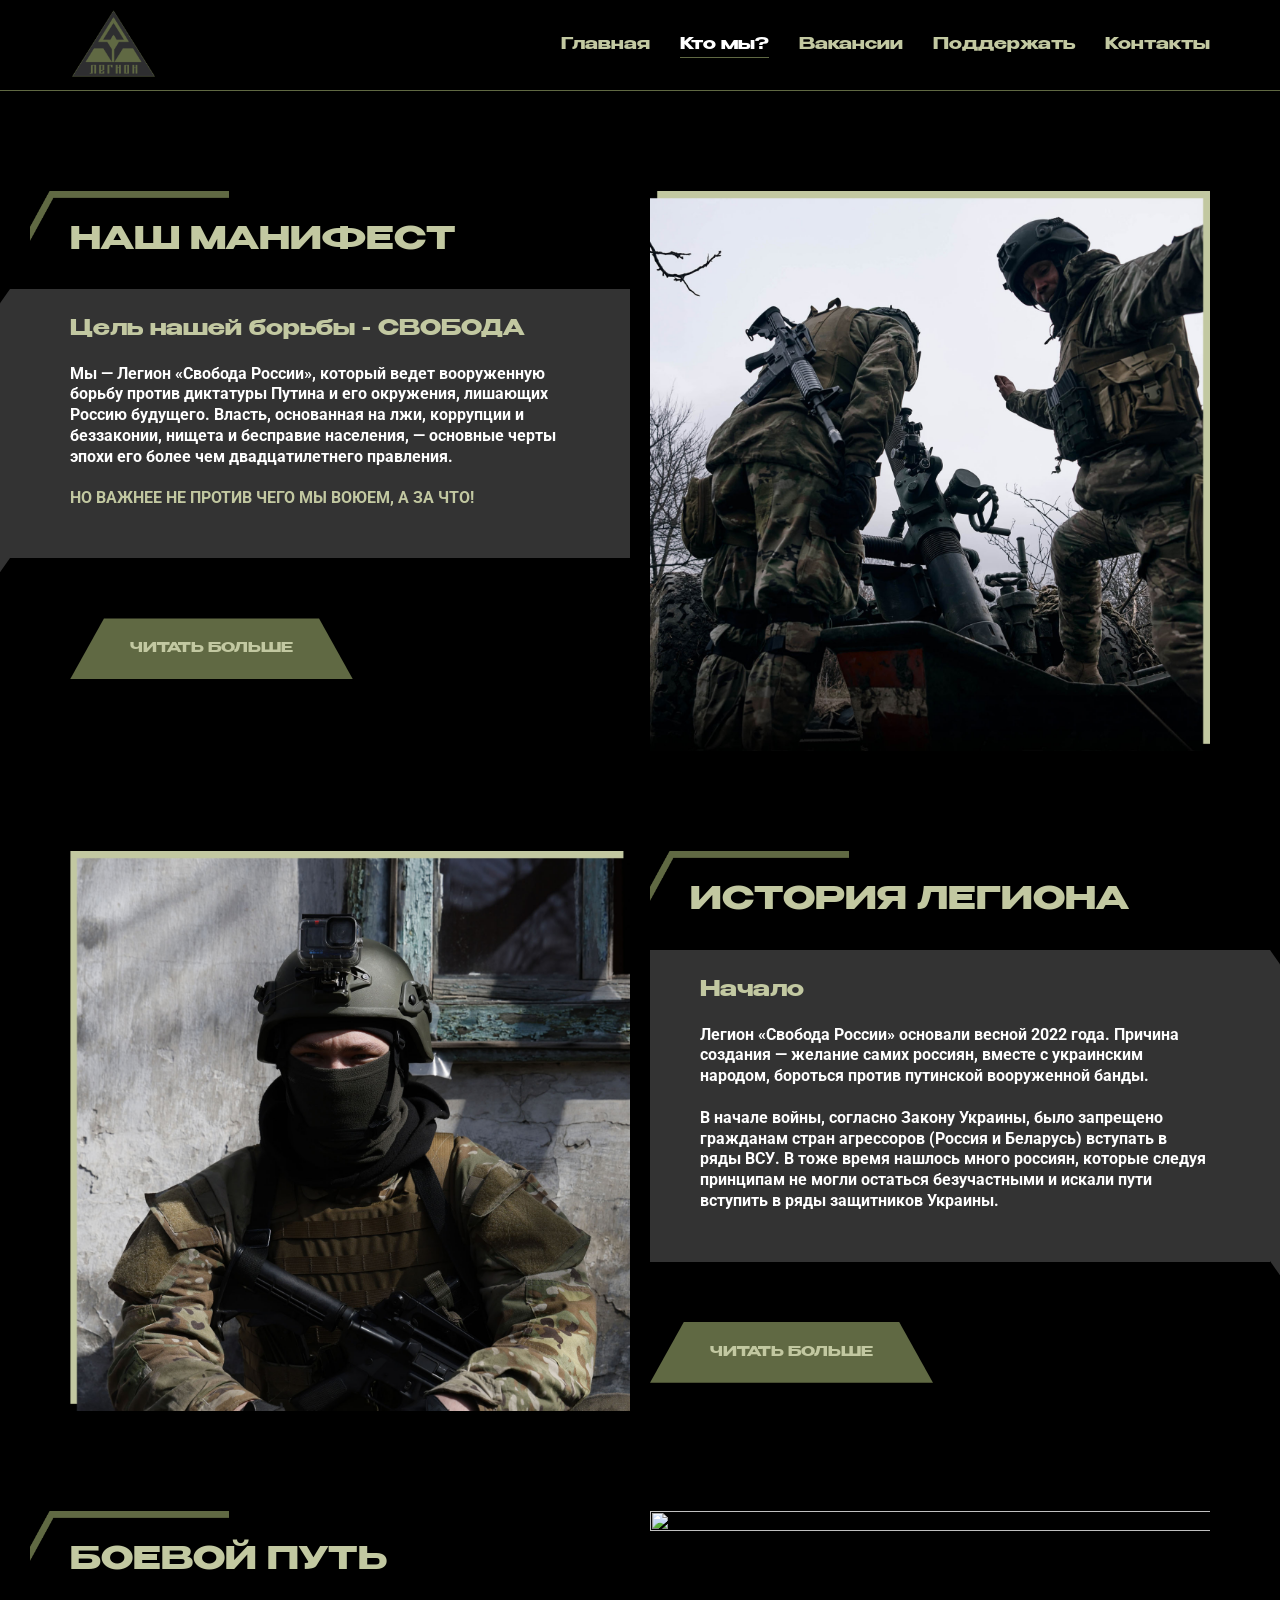
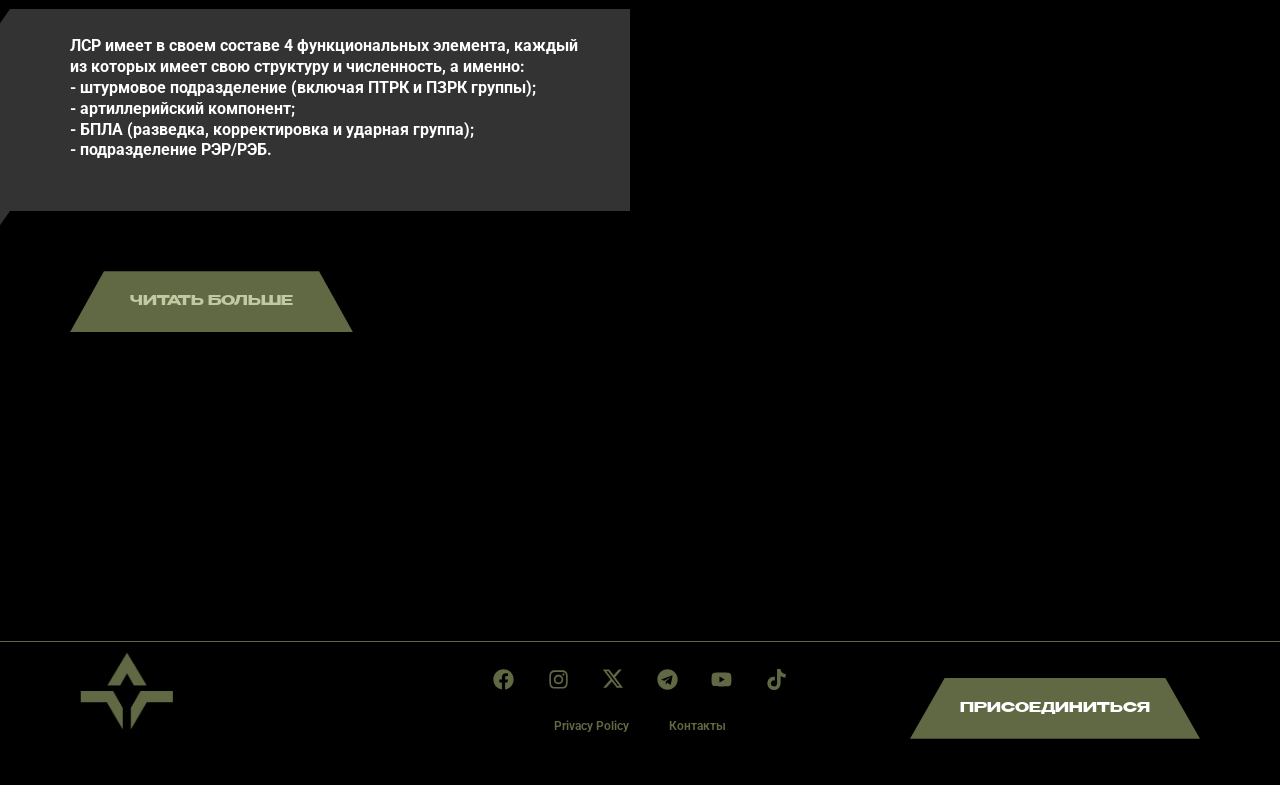
==== about/index.html @ e6cfe9a4 "Add files via upload" ====
<!DOCTYPE html>
<!-- saved from url=(0033)/about/ -->
<html lang="ru-RU"><head><meta http-equiv="Content-Type" content="text/html; charset=UTF-8"><script data-no-optimize="1">var litespeed_docref=sessionStorage.getItem("litespeed_docref");litespeed_docref&&(Object.defineProperty(document,"referrer",{get:function(){return litespeed_docref}}),sessionStorage.removeItem("litespeed_docref"));</script>
	
	<meta name="viewport" content="width=device-width, initial-scale=1">
	<link rel="profile" href="https://gmpg.org/xfn/11">
	<meta name="robots" content="index, follow, max-image-preview:large, max-snippet:-1, max-video-preview:-1">

	<!-- This site is optimized with the Yoast SEO plugin v27.8 - https://yoast.com/product/yoast-seo-wordpress/ -->
	<title>Кто мы? - Легион «Свобода России»</title>
	<link rel="canonical" href="../about/">
	<meta property="og:locale" content="ru_RU">
	<meta property="og:type" content="article">
	<meta property="og:title" content="Кто мы? - Легион «Свобода России»">
	<meta property="og:description" content="Мы — Легион «Свобода России», который ведет вооруженную борьбу против диктатуры Путина и его окружения, лишающих Россию будущего.">
	<meta property="og:url" content="/about/">
	<meta property="og:site_name" content="Легион «Свобода России»">
	<meta property="article:publisher" content="https://www.facebok.com/legionofrusIiberty/">
	<meta property="article:modified_time" content="2025-02-11T14:19:17+00:00">
	<meta property="og:image" content="/wp-content/uploads/2023/12/manifesto_1-1024x1024.png">
	<meta property="og:image:width" content="1024">
	<meta property="og:image:height" content="1024">
	<meta property="og:image:type" content="image/png">
	<meta name="twitter:card" content="summary_large_image">
	<meta name="twitter:site" content="@legion_svoboda">
	<script type="application/ld+json" class="yoast-schema-graph">{"@context":"https:\/\/schema.org","@graph":[{"@type":"WebPage","@id":"\/about\/","url":"\/about\/","name":"Кто мы? - Легион «Свобода России»","isPartOf":{"@id":"\/#website"},"primaryImageOfPage":{"@id":"\/about\/#primaryimage"},"image":{"@id":"\/about\/#primaryimage"},"thumbnailUrl":"\/wp-content\/uploads\/2023\/12\/manifesto_1.png","datePublished":"2023-11-26T18:22:40+00:00","dateModified":"2025-02-11T14:19:17+00:00","breadcrumb":{"@id":"\/about\/#breadcrumb"},"inLanguage":"ru-RU","potentialAction":[{"@type":"ReadAction","target":["\/about\/"]}]},{"@type":"ImageObject","inLanguage":"ru-RU","@id":"\/about\/#primaryimage","url":"\/wp-content\/uploads\/2023\/12\/manifesto_1.png","contentUrl":"\/wp-content\/uploads\/2023\/12\/manifesto_1.png","width":1620,"height":1620},{"@type":"BreadcrumbList","@id":"\/about\/#breadcrumb","itemListElement":[{"@type":"ListItem","position":1,"name":"Главная страница","item":"\/"},{"@type":"ListItem","position":2,"name":"Кто мы?"}]},{"@type":"WebSite","@id":"\/#website","url":"\/","name":"Легион «Свобода России»","description":"Цель нашей борьбы - СВОБОДА","publisher":{"@id":"\/#organization"},"alternateName":"ЛСР","potentialAction":[{"@type":"SearchAction","target":{"@type":"EntryPoint","urlTemplate":"\/?s={search_term_string}"},"query-input":{"@type":"PropertyValueSpecification","valueRequired":true,"valueName":"search_term_string"}}],"inLanguage":"ru-RU"},{"@type":"Organization","@id":"\/#organization","name":"Легион «Свобода России»","alternateName":"ЛСР","url":"\/","logo":{"@type":"ImageObject","inLanguage":"ru-RU","@id":"\/#\/schema\/logo\/image\/","url":"\/wp-content\/uploads\/2023\/11\/logo_legion-1.png","contentUrl":"\/wp-content\/uploads\/2023\/11\/logo_legion-1.png","width":128,"height":132,"caption":"Легион «Свобода России»"},"image":{"@id":"\/#\/schema\/logo\/image\/"},"sameAs":["https:\/\/www.facebook.com\/legionofrusliberty\/","https:\/\/x.com\/legion_svoboda","https:\/\/www.instagram.com\/legion.liberty\/","https:\/\/t.me\/legionoffreedcm","https:\/\/www.youtube.com\/channel\/UC1QLYxn3iiejeZMIKzNjXCQ\/","https:\/\/www.tiktok.com\/@legionliberty"]}]}</script>
	<!-- / Yoast SEO plugin. -->


<link rel="dns-prefetch" href="https://www.googletagmanager.com/">
<link rel="alternate" type="application/rss+xml" title="Легион «Свобода России» » Лента" href="../feed/">
<link rel="alternate" type="application/rss+xml" title="Легион «Свобода России» » Лента комментариев" href="../comments/feed/">
<link rel="alternate" title="oEmbed (JSON)" type="application/json+oembed" href="../wp-json/oembed/1.0/embed?url=https%3A%2F%2Flegionliberty.ru%2Fabout%2F">
<link rel="alternate" title="oEmbed (XML)" type="text/xml+oembed" href="../wp-json/oembed/1.0/embed?url=https%3A%2F%2Flegionliberty.ru%2Fabout%2F&amp;format=xml">
<style id="wp-img-auto-sizes-contain-inline-css">
img:is([sizes=auto i],[sizes^="auto," i]){contain-intrinsic-size:3000px 1500px}
/*# sourceURL=wp-img-auto-sizes-contain-inline-css */
</style>

<style id="global-styles-inline-css">
:root{--wp--preset--aspect-ratio--square: 1;--wp--preset--aspect-ratio--4-3: 4/3;--wp--preset--aspect-ratio--3-4: 3/4;--wp--preset--aspect-ratio--3-2: 3/2;--wp--preset--aspect-ratio--2-3: 2/3;--wp--preset--aspect-ratio--16-9: 16/9;--wp--preset--aspect-ratio--9-16: 9/16;--wp--preset--color--black: #000000;--wp--preset--color--cyan-bluish-gray: #abb8c3;--wp--preset--color--white: #ffffff;--wp--preset--color--pale-pink: #f78da7;--wp--preset--color--vivid-red: #cf2e2e;--wp--preset--color--luminous-vivid-orange: #ff6900;--wp--preset--color--luminous-vivid-amber: #fcb900;--wp--preset--color--light-green-cyan: #7bdcb5;--wp--preset--color--vivid-green-cyan: #00d084;--wp--preset--color--pale-cyan-blue: #8ed1fc;--wp--preset--color--vivid-cyan-blue: #0693e3;--wp--preset--color--vivid-purple: #9b51e0;--wp--preset--gradient--vivid-cyan-blue-to-vivid-purple: linear-gradient(135deg,rgb(6,147,227) 0%,rgb(155,81,224) 100%);--wp--preset--gradient--light-green-cyan-to-vivid-green-cyan: linear-gradient(135deg,rgb(122,220,180) 0%,rgb(0,208,130) 100%);--wp--preset--gradient--luminous-vivid-amber-to-luminous-vivid-orange: linear-gradient(135deg,rgb(252,185,0) 0%,rgb(255,105,0) 100%);--wp--preset--gradient--luminous-vivid-orange-to-vivid-red: linear-gradient(135deg,rgb(255,105,0) 0%,rgb(207,46,46) 100%);--wp--preset--gradient--very-light-gray-to-cyan-bluish-gray: linear-gradient(135deg,rgb(238,238,238) 0%,rgb(169,184,195) 100%);--wp--preset--gradient--cool-to-warm-spectrum: linear-gradient(135deg,rgb(74,234,220) 0%,rgb(151,120,209) 20%,rgb(207,42,186) 40%,rgb(238,44,130) 60%,rgb(251,105,98) 80%,rgb(254,248,76) 100%);--wp--preset--gradient--blush-light-purple: linear-gradient(135deg,rgb(255,206,236) 0%,rgb(152,150,240) 100%);--wp--preset--gradient--blush-bordeaux: linear-gradient(135deg,rgb(254,205,165) 0%,rgb(254,45,45) 50%,rgb(107,0,62) 100%);--wp--preset--gradient--luminous-dusk: linear-gradient(135deg,rgb(255,203,112) 0%,rgb(199,81,192) 50%,rgb(65,88,208) 100%);--wp--preset--gradient--pale-ocean: linear-gradient(135deg,rgb(255,245,203) 0%,rgb(182,227,212) 50%,rgb(51,167,181) 100%);--wp--preset--gradient--electric-grass: linear-gradient(135deg,rgb(202,248,128) 0%,rgb(113,206,126) 100%);--wp--preset--gradient--midnight: linear-gradient(135deg,rgb(2,3,129) 0%,rgb(40,116,252) 100%);--wp--preset--font-size--small: 13px;--wp--preset--font-size--medium: 20px;--wp--preset--font-size--large: 36px;--wp--preset--font-size--x-large: 42px;--wp--preset--spacing--20: 0.44rem;--wp--preset--spacing--30: 0.67rem;--wp--preset--spacing--40: 1rem;--wp--preset--spacing--50: 1.5rem;--wp--preset--spacing--60: 2.25rem;--wp--preset--spacing--70: 3.38rem;--wp--preset--spacing--80: 5.06rem;--wp--preset--shadow--natural: 6px 6px 9px rgba(0, 0, 0, 0.2);--wp--preset--shadow--deep: 12px 12px 50px rgba(0, 0, 0, 0.4);--wp--preset--shadow--sharp: 6px 6px 0px rgba(0, 0, 0, 0.2);--wp--preset--shadow--outlined: 6px 6px 0px -3px rgb(255, 255, 255), 6px 6px rgb(0, 0, 0);--wp--preset--shadow--crisp: 6px 6px 0px rgb(0, 0, 0);}:root { --wp--style--global--content-size: 800px;--wp--style--global--wide-size: 1200px; }:where(body) { margin: 0; }.wp-site-blocks > .alignleft { float: left; margin-right: 2em; }.wp-site-blocks > .alignright { float: right; margin-left: 2em; }.wp-site-blocks > .aligncenter { justify-content: center; margin-left: auto; margin-right: auto; }:where(.wp-site-blocks) > * { margin-block-start: 24px; margin-block-end: 0; }:where(.wp-site-blocks) > :first-child { margin-block-start: 0; }:where(.wp-site-blocks) > :last-child { margin-block-end: 0; }:root { --wp--style--block-gap: 24px; }:root :where(.is-layout-flow) > :first-child{margin-block-start: 0;}:root :where(.is-layout-flow) > :last-child{margin-block-end: 0;}:root :where(.is-layout-flow) > *{margin-block-start: 24px;margin-block-end: 0;}:root :where(.is-layout-constrained) > :first-child{margin-block-start: 0;}:root :where(.is-layout-constrained) > :last-child{margin-block-end: 0;}:root :where(.is-layout-constrained) > *{margin-block-start: 24px;margin-block-end: 0;}:root :where(.is-layout-flex){gap: 24px;}:root :where(.is-layout-grid){gap: 24px;}.is-layout-flow > .alignleft{float: left;margin-inline-start: 0;margin-inline-end: 2em;}.is-layout-flow > .alignright{float: right;margin-inline-start: 2em;margin-inline-end: 0;}.is-layout-flow > .aligncenter{margin-left: auto !important;margin-right: auto !important;}.is-layout-constrained > .alignleft{float: left;margin-inline-start: 0;margin-inline-end: 2em;}.is-layout-constrained > .alignright{float: right;margin-inline-start: 2em;margin-inline-end: 0;}.is-layout-constrained > .aligncenter{margin-left: auto !important;margin-right: auto !important;}.is-layout-constrained > :where(:not(.alignleft):not(.alignright):not(.alignfull)){max-width: var(--wp--style--global--content-size);margin-left: auto !important;margin-right: auto !important;}.is-layout-constrained > .alignwide{max-width: var(--wp--style--global--wide-size);}body .is-layout-flex{display: flex;}.is-layout-flex{flex-wrap: wrap;align-items: center;}.is-layout-flex > :is(*, div){margin: 0;}body .is-layout-grid{display: grid;}.is-layout-grid > :is(*, div){margin: 0;}body{padding-top: 0px;padding-right: 0px;padding-bottom: 0px;padding-left: 0px;}:root :where(.wp-element-button, .wp-block-button__link){background-color: #32373c;border-width: 0;color: #fff;font-family: inherit;font-size: inherit;font-style: inherit;font-weight: inherit;letter-spacing: inherit;line-height: inherit;padding-top: calc(0.667em + 2px);padding-right: calc(1.333em + 2px);padding-bottom: calc(0.667em + 2px);padding-left: calc(1.333em + 2px);text-decoration: none;text-transform: inherit;}.has-black-color{color: var(--wp--preset--color--black) !important;}.has-cyan-bluish-gray-color{color: var(--wp--preset--color--cyan-bluish-gray) !important;}.has-white-color{color: var(--wp--preset--color--white) !important;}.has-pale-pink-color{color: var(--wp--preset--color--pale-pink) !important;}.has-vivid-red-color{color: var(--wp--preset--color--vivid-red) !important;}.has-luminous-vivid-orange-color{color: var(--wp--preset--color--luminous-vivid-orange) !important;}.has-luminous-vivid-amber-color{color: var(--wp--preset--color--luminous-vivid-amber) !important;}.has-light-green-cyan-color{color: var(--wp--preset--color--light-green-cyan) !important;}.has-vivid-green-cyan-color{color: var(--wp--preset--color--vivid-green-cyan) !important;}.has-pale-cyan-blue-color{color: var(--wp--preset--color--pale-cyan-blue) !important;}.has-vivid-cyan-blue-color{color: var(--wp--preset--color--vivid-cyan-blue) !important;}.has-vivid-purple-color{color: var(--wp--preset--color--vivid-purple) !important;}.has-black-background-color{background-color: var(--wp--preset--color--black) !important;}.has-cyan-bluish-gray-background-color{background-color: var(--wp--preset--color--cyan-bluish-gray) !important;}.has-white-background-color{background-color: var(--wp--preset--color--white) !important;}.has-pale-pink-background-color{background-color: var(--wp--preset--color--pale-pink) !important;}.has-vivid-red-background-color{background-color: var(--wp--preset--color--vivid-red) !important;}.has-luminous-vivid-orange-background-color{background-color: var(--wp--preset--color--luminous-vivid-orange) !important;}.has-luminous-vivid-amber-background-color{background-color: var(--wp--preset--color--luminous-vivid-amber) !important;}.has-light-green-cyan-background-color{background-color: var(--wp--preset--color--light-green-cyan) !important;}.has-vivid-green-cyan-background-color{background-color: var(--wp--preset--color--vivid-green-cyan) !important;}.has-pale-cyan-blue-background-color{background-color: var(--wp--preset--color--pale-cyan-blue) !important;}.has-vivid-cyan-blue-background-color{background-color: var(--wp--preset--color--vivid-cyan-blue) !important;}.has-vivid-purple-background-color{background-color: var(--wp--preset--color--vivid-purple) !important;}.has-black-border-color{border-color: var(--wp--preset--color--black) !important;}.has-cyan-bluish-gray-border-color{border-color: var(--wp--preset--color--cyan-bluish-gray) !important;}.has-white-border-color{border-color: var(--wp--preset--color--white) !important;}.has-pale-pink-border-color{border-color: var(--wp--preset--color--pale-pink) !important;}.has-vivid-red-border-color{border-color: var(--wp--preset--color--vivid-red) !important;}.has-luminous-vivid-orange-border-color{border-color: var(--wp--preset--color--luminous-vivid-orange) !important;}.has-luminous-vivid-amber-border-color{border-color: var(--wp--preset--color--luminous-vivid-amber) !important;}.has-light-green-cyan-border-color{border-color: var(--wp--preset--color--light-green-cyan) !important;}.has-vivid-green-cyan-border-color{border-color: var(--wp--preset--color--vivid-green-cyan) !important;}.has-pale-cyan-blue-border-color{border-color: var(--wp--preset--color--pale-cyan-blue) !important;}.has-vivid-cyan-blue-border-color{border-color: var(--wp--preset--color--vivid-cyan-blue) !important;}.has-vivid-purple-border-color{border-color: var(--wp--preset--color--vivid-purple) !important;}.has-vivid-cyan-blue-to-vivid-purple-gradient-background{background: var(--wp--preset--gradient--vivid-cyan-blue-to-vivid-purple) !important;}.has-light-green-cyan-to-vivid-green-cyan-gradient-background{background: var(--wp--preset--gradient--light-green-cyan-to-vivid-green-cyan) !important;}.has-luminous-vivid-amber-to-luminous-vivid-orange-gradient-background{background: var(--wp--preset--gradient--luminous-vivid-amber-to-luminous-vivid-orange) !important;}.has-luminous-vivid-orange-to-vivid-red-gradient-background{background: var(--wp--preset--gradient--luminous-vivid-orange-to-vivid-red) !important;}.has-very-light-gray-to-cyan-bluish-gray-gradient-background{background: var(--wp--preset--gradient--very-light-gray-to-cyan-bluish-gray) !important;}.has-cool-to-warm-spectrum-gradient-background{background: var(--wp--preset--gradient--cool-to-warm-spectrum) !important;}.has-blush-light-purple-gradient-background{background: var(--wp--preset--gradient--blush-light-purple) !important;}.has-blush-bordeaux-gradient-background{background: var(--wp--preset--gradient--blush-bordeaux) !important;}.has-luminous-dusk-gradient-background{background: var(--wp--preset--gradient--luminous-dusk) !important;}.has-pale-ocean-gradient-background{background: var(--wp--preset--gradient--pale-ocean) !important;}.has-electric-grass-gradient-background{background: var(--wp--preset--gradient--electric-grass) !important;}.has-midnight-gradient-background{background: var(--wp--preset--gradient--midnight) !important;}.has-small-font-size{font-size: var(--wp--preset--font-size--small) !important;}.has-medium-font-size{font-size: var(--wp--preset--font-size--medium) !important;}.has-large-font-size{font-size: var(--wp--preset--font-size--large) !important;}.has-x-large-font-size{font-size: var(--wp--preset--font-size--x-large) !important;}
:root :where(.wp-block-icon svg){width: 24px;}
:root :where(.wp-block-pullquote){font-size: 1.5em;line-height: 1.6;}
/*# sourceURL=global-styles-inline-css */
</style>
<link rel="stylesheet" id="hello-elementor-css" href="../wp-content/themes/hello-elementor/assets/css/reset.css" media="all">
<link rel="stylesheet" id="hello-elementor-theme-style-css" href="../wp-content/themes/hello-elementor/assets/css/theme.css" media="all">
<link rel="stylesheet" id="hello-elementor-header-footer-css" href="../wp-content/themes/hello-elementor/assets/css/header-footer.css" media="all">
<link rel="stylesheet" id="elementor-frontend-css" href="../wp-content/uploads/elementor/css/custom-frontend.min.css" media="all">
<link rel="stylesheet" id="elementor-post-5-css" href="../wp-content/uploads/elementor/css/post-5.css" media="all">
<link rel="stylesheet" id="widget-image-css" href="../wp-content/plugins/elementor/assets/css/widget-image.min.css" media="all">
<link rel="stylesheet" id="widget-nav-menu-css" href="../wp-content/uploads/elementor/css/custom-pro-widget-nav-menu.min.css" media="all">
<link rel="stylesheet" id="e-sticky-css" href="../wp-content/plugins/elementor-pro/assets/css/modules/sticky.min.css" media="all">
<link rel="stylesheet" id="e-animation-fadeIn-css" href="../wp-content/plugins/elementor/assets/lib/animations/styles/fadeIn.min.css" media="all">
<link rel="stylesheet" id="e-animation-shrink-css" href="../wp-content/plugins/elementor/assets/lib/animations/styles/e-animation-shrink.min.css" media="all">
<link rel="stylesheet" id="widget-social-icons-css" href="../wp-content/plugins/elementor/assets/css/widget-social-icons.min.css" media="all">
<link rel="stylesheet" id="e-apple-webkit-css" href="../wp-content/uploads/elementor/css/custom-apple-webkit.min.css" media="all">
<link rel="stylesheet" id="e-animation-bob-css" href="../wp-content/plugins/elementor/assets/lib/animations/styles/e-animation-bob.min.css" media="all">
<link rel="stylesheet" id="font-awesome-5-all-css" href="../wp-content/plugins/elementor/assets/lib/font-awesome/css/all.min.css" media="all">
<link rel="stylesheet" id="font-awesome-4-shim-css" href="../wp-content/plugins/elementor/assets/lib/font-awesome/css/v4-shims.min.css" media="all">
<link rel="stylesheet" id="e-animation-fadeInDown-css" href="../wp-content/plugins/elementor/assets/lib/animations/styles/fadeInDown.min.css" media="all">
<link rel="stylesheet" id="e-animation-fadeInUp-css" href="../wp-content/plugins/elementor/assets/lib/animations/styles/fadeInUp.min.css" media="all">
<link rel="stylesheet" id="widget-heading-css" href="../wp-content/plugins/elementor/assets/css/widget-heading.min.css" media="all">
<link rel="stylesheet" id="e-animation-fadeInLeft-css" href="../wp-content/plugins/elementor/assets/lib/animations/styles/fadeInLeft.min.css" media="all">
<link rel="stylesheet" id="swiper-css" href="../wp-content/plugins/elementor/assets/lib/swiper/v8/css/swiper.min.css" media="all">
<link rel="stylesheet" id="e-swiper-css" href="../wp-content/plugins/elementor/assets/css/conditionals/e-swiper.min.css" media="all">
<link rel="stylesheet" id="widget-spacer-css" href="../wp-content/plugins/elementor/assets/css/widget-spacer.min.css" media="all">
<link rel="stylesheet" id="e-animation-fadeInRight-css" href="../wp-content/plugins/elementor/assets/lib/animations/styles/fadeInRight.min.css" media="all">
<link rel="stylesheet" id="elementor-post-39-css" href="../wp-content/uploads/elementor/css/post-39.css" media="all">
<link rel="stylesheet" id="elementor-post-12-css" href="../wp-content/uploads/elementor/css/post-12.css" media="all">
<link rel="stylesheet" id="elementor-post-150-css" href="../wp-content/uploads/elementor/css/post-150.css" media="all">
<style id="elementor-pro-custom-fonts-inline-css">
@font-face {
	font-family: 'Benzin';
	font-style: normal;
	font-weight: normal;
	font-display: auto;
	src: url(/wp-content/uploads/2023/11/Benzin-Regular.woff2) format('woff2'),
		url(/wp-content/uploads/2023/11/Benzin-Regular.woff) format('woff'),
		url(/wp-content/uploads/2023/11/Benzin-Regular.ttf) format('truetype');
}
@font-face {
	font-family: 'Benzin';
	font-style: normal;
	font-weight: bold;
	font-display: auto;
	src: url(/wp-content/uploads/2023/11/Benzin-Bold.woff2) format('woff2'),
		url(/wp-content/uploads/2023/11/Benzin-Bold.woff) format('woff'),
		url(/wp-content/uploads/2023/11/Benzin-Bold.ttf) format('truetype');
}
@font-face {
	font-family: 'Benzin';
	font-style: normal;
	font-weight: 500;
	font-display: auto;
	src: url(/wp-content/uploads/2023/11/Benzin-Medium.woff2) format('woff2'),
		url(/wp-content/uploads/2023/11/Benzin-Medium.woff) format('woff'),
		url(/wp-content/uploads/2023/11/Benzin-Medium.ttf) format('truetype');
}
@font-face {
	font-family: 'Benzin';
	font-style: normal;
	font-weight: 600;
	font-display: auto;
	src: url(/wp-content/uploads/2023/11/Benzin-ExtraBold.woff2) format('woff2'),
		url(/wp-content/uploads/2023/11/Benzin-ExtraBold.woff) format('woff'),
		url(/wp-content/uploads/2023/11/Benzin-ExtraBold.ttf) format('truetype');
}

/*# sourceURL=elementor-pro-custom-fonts-inline-css */
</style>
<link rel="stylesheet" id="elementor-gf-local-roboto-css" href="../wp-content/uploads/elementor/google-fonts/css/roboto.css" media="all">
<script id="jquery-core-js" src="../wp-includes/js/jquery/jquery.min.js"></script>
<script id="jquery-migrate-js" src="../wp-includes/js/jquery/jquery-migrate.min.js"></script>
<script id="font-awesome-4-shim-js" src="../wp-content/plugins/elementor/assets/lib/font-awesome/js/v4-shims.min.js"></script>

<!-- Сниппет тегов Google (gtag.js), добавленный Site Kit -->
<!-- Сниппет Google Analytics добавлен с помощью Site Kit -->


<link rel="https://api.w.org/" href="../wp-json/"><link rel="alternate" title="JSON" type="application/json" href="../wp-json/wp/v2/pages/39"><link rel="EditURI" type="application/rsd+xml" title="RSD" href="../xmlrpc.php?rsd">

<link rel="shortlink" href="../?p=39">
<meta name="generator" content="Site Kit by Google 1.180.0"><meta name="description" content="Мы — Легион «Свобода России», который ведет вооруженную борьбу против диктатуры Путина и его окружения, лишающих Россию будущего.">
<meta name="generator" content="Elementor 4.1.2; features: e_font_icon_svg, additional_custom_breakpoints; settings: css_print_method-external, google_font-enabled, font_display-swap">
			<style>
				.e-con.e-parent:nth-of-type(n+4):not(.e-lazyloaded):not(.e-no-lazyload),
				.e-con.e-parent:nth-of-type(n+4):not(.e-lazyloaded):not(.e-no-lazyload) * {
					background-image: none !important;
				}
				@media screen and (max-height: 1024px) {
					.e-con.e-parent:nth-of-type(n+3):not(.e-lazyloaded):not(.e-no-lazyload),
					.e-con.e-parent:nth-of-type(n+3):not(.e-lazyloaded):not(.e-no-lazyload) * {
						background-image: none !important;
					}
				}
				@media screen and (max-height: 640px) {
					.e-con.e-parent:nth-of-type(n+2):not(.e-lazyloaded):not(.e-no-lazyload),
					.e-con.e-parent:nth-of-type(n+2):not(.e-lazyloaded):not(.e-no-lazyload) * {
						background-image: none !important;
					}
				}
			</style>
						<meta name="theme-color" content="#000000">
			<link rel="icon" href="../wp-content/uploads/2023/11/favicon-150x150.png" sizes="32x32">
<link rel="icon" href="../wp-content/uploads/2023/11/favicon-300x300.png" sizes="192x192">
<link rel="apple-touch-icon" href="../wp-content/uploads/2023/11/favicon-300x300.png">
<meta name="msapplication-TileImage" content="/wp-content/uploads/2023/11/favicon-300x300.png">
</head>
<body class="wp-singular page-template-default page page-id-39 wp-custom-logo wp-embed-responsive wp-theme-hello-elementor hello-elementor-default elementor-default elementor-kit-5 elementor-page elementor-page-39 e--ua-blink e--ua-chrome e--ua-webkit" data-elementor-device-mode="desktop">


<a class="skip-link screen-reader-text" href="../about/#content">Перейти к содержимому</a>

		<header data-elementor-type="header" data-elementor-id="12" class="elementor elementor-12 elementor-location-header" data-elementor-post-type="elementor_library">
			<div class="elementor-element elementor-element-270435fc e-flex e-con-boxed e-con e-parent e-lazyloaded elementor-sticky elementor-sticky--active elementor-section--handles-inside elementor-sticky--effects" data-id="270435fc" data-element_type="container" data-e-type="container" data-settings="{&quot;background_background&quot;:&quot;classic&quot;,&quot;sticky&quot;:&quot;top&quot;,&quot;sticky_on&quot;:[&quot;desktop&quot;,&quot;tablet&quot;,&quot;mobile&quot;],&quot;sticky_offset&quot;:0,&quot;sticky_effects_offset&quot;:0,&quot;sticky_anchor_link_offset&quot;:0}" style="position: fixed; width: 1905px; margin-top: 0px; margin-bottom: 0px; top: 0px;">
					<div class="e-con-inner">
		<div class="elementor-element elementor-element-7158ca74 e-con-full e-flex e-con e-child" data-id="7158ca74" data-element_type="container" data-e-type="container">
				<div class="elementor-element elementor-element-2b6baaa7 elementor-widget elementor-widget-theme-site-logo elementor-widget-image" data-id="2b6baaa7" data-element_type="widget" data-e-type="widget" data-widget_type="theme-site-logo.default">
				<div class="elementor-widget-container">
											<a href="../">
			<img width="128" height="132" src="../wp-content/uploads/2023/11/logo_legion-1.png" class="attachment-full size-full wp-image-2641" alt="">				</a>
											</div>
				</div>
				</div>
		<div class="elementor-element elementor-element-30ef2c94 e-con-full e-flex e-con e-child" data-id="30ef2c94" data-element_type="container" data-e-type="container">
				<div class="elementor-element elementor-element-28a5b97e elementor-nav-menu--stretch elementor-nav-menu__align-end elementor-nav-menu--dropdown-tablet elementor-nav-menu__text-align-aside elementor-nav-menu--toggle elementor-nav-menu--burger elementor-widget elementor-widget-nav-menu" data-id="28a5b97e" data-element_type="widget" data-e-type="widget" data-settings="{&quot;full_width&quot;:&quot;stretch&quot;,&quot;layout&quot;:&quot;horizontal&quot;,&quot;submenu_icon&quot;:{&quot;value&quot;:&quot;&lt;svg aria-hidden=\&quot;true\&quot; class=\&quot;e-font-icon-svg e-fas-caret-down\&quot; viewBox=\&quot;0 0 320 512\&quot; xmlns=\&quot;http:\/\/www.w3.org\/2000\/svg\&quot;&gt;&lt;path d=\&quot;M31.3 192h257.3c17.8 0 26.7 21.5 14.1 34.1L174.1 354.8c-7.8 7.8-20.5 7.8-28.3 0L17.2 226.1C4.6 213.5 13.5 192 31.3 192z\&quot;&gt;&lt;\/path&gt;&lt;\/svg&gt;&quot;,&quot;library&quot;:&quot;fa-solid&quot;},&quot;toggle&quot;:&quot;burger&quot;}" data-widget_type="nav-menu.default">
				<div class="elementor-widget-container">
								<nav aria-label="Меню" class="elementor-nav-menu--main elementor-nav-menu__container elementor-nav-menu--layout-horizontal e--pointer-underline e--animation-fade">
				<ul id="menu-1-28a5b97e" class="elementor-nav-menu" data-smartmenus-id="1781188373522275"><li class="menu-item menu-item-type-post_type menu-item-object-page menu-item-home menu-item-1046"><a href="../" class="elementor-item">Главная</a></li>
<li class="menu-item menu-item-type-post_type menu-item-object-page current-menu-item page_item page-item-39 current_page_item menu-item-50"><a href="../about/" aria-current="page" class="elementor-item elementor-item-active">Кто мы?</a></li>
<li class="menu-item menu-item-type-post_type menu-item-object-page menu-item-49"><a href="../vacancies/" class="elementor-item">Вакансии</a></li>
<li class="menu-item menu-item-type-post_type menu-item-object-page menu-item-48"><a href="../support/" class="elementor-item">Поддержать</a></li>
<li class="menu-item menu-item-type-post_type menu-item-object-page menu-item-47"><a href="../contacts/" class="elementor-item">Контакты</a></li>
</ul>			</nav>
					<div class="elementor-menu-toggle" role="button" tabindex="0" aria-label="Переключатель меню" aria-expanded="false" style="">
			<svg aria-hidden="true" role="presentation" class="elementor-menu-toggle__icon--open e-font-icon-svg e-eicon-menu-bar" viewBox="0 0 1000 1000" xmlns="http://www.w3.org/2000/svg"><path d="M104 333H896C929 333 958 304 958 271S929 208 896 208H104C71 208 42 237 42 271S71 333 104 333ZM104 583H896C929 583 958 554 958 521S929 458 896 458H104C71 458 42 487 42 521S71 583 104 583ZM104 833H896C929 833 958 804 958 771S929 708 896 708H104C71 708 42 737 42 771S71 833 104 833Z"></path></svg><svg aria-hidden="true" role="presentation" class="elementor-menu-toggle__icon--close e-font-icon-svg e-eicon-close" viewBox="0 0 1000 1000" xmlns="http://www.w3.org/2000/svg"><path d="M742 167L500 408 258 167C246 154 233 150 217 150 196 150 179 158 167 167 154 179 150 196 150 212 150 229 154 242 171 254L408 500 167 742C138 771 138 800 167 829 196 858 225 858 254 829L496 587 738 829C750 842 767 846 783 846 800 846 817 842 829 829 842 817 846 804 846 783 846 767 842 750 829 737L588 500 833 258C863 229 863 200 833 171 804 137 775 137 742 167Z"></path></svg>		</div>
					<nav class="elementor-nav-menu--dropdown elementor-nav-menu__container" aria-hidden="true" style="width: 1905px; left: 0px; top: 44px;">
				<ul id="menu-2-28a5b97e" class="elementor-nav-menu" data-smartmenus-id="1781188373522825"><li class="menu-item menu-item-type-post_type menu-item-object-page menu-item-home menu-item-1046"><a href="../" class="elementor-item" tabindex="-1">Главная</a></li>
<li class="menu-item menu-item-type-post_type menu-item-object-page current-menu-item page_item page-item-39 current_page_item menu-item-50"><a href="../about/" aria-current="page" class="elementor-item elementor-item-active" tabindex="-1">Кто мы?</a></li>
<li class="menu-item menu-item-type-post_type menu-item-object-page menu-item-49"><a href="../vacancies/" class="elementor-item" tabindex="-1">Вакансии</a></li>
<li class="menu-item menu-item-type-post_type menu-item-object-page menu-item-48"><a href="../support/" class="elementor-item" tabindex="-1">Поддержать</a></li>
<li class="menu-item menu-item-type-post_type menu-item-object-page menu-item-47"><a href="../contacts/" class="elementor-item" tabindex="-1">Контакты</a></li>
</ul>			</nav>
						</div>
				</div>
				</div>
					</div>
				</div><div class="elementor-element elementor-element-270435fc e-flex e-con-boxed e-con e-parent e-lazyloaded elementor-sticky elementor-sticky__spacer" data-id="270435fc" data-element_type="container" data-e-type="container" data-settings="{&quot;background_background&quot;:&quot;classic&quot;,&quot;sticky&quot;:&quot;top&quot;,&quot;sticky_on&quot;:[&quot;desktop&quot;,&quot;tablet&quot;,&quot;mobile&quot;],&quot;sticky_offset&quot;:0,&quot;sticky_effects_offset&quot;:0,&quot;sticky_anchor_link_offset&quot;:0}" style="visibility: hidden; transition: none; animation: auto ease 0s 1 normal none running none;">
					<div class="e-con-inner">
		<div class="elementor-element elementor-element-7158ca74 e-con-full e-flex e-con e-child" data-id="7158ca74" data-element_type="container" data-e-type="container">
				<div class="elementor-element elementor-element-2b6baaa7 elementor-widget elementor-widget-theme-site-logo elementor-widget-image" data-id="2b6baaa7" data-element_type="widget" data-e-type="widget" data-widget_type="theme-site-logo.default">
				<div class="elementor-widget-container">
											<a href="../">
			<img width="128" height="132" src="../wp-content/uploads/2023/11/logo_legion-1.png" class="attachment-full size-full wp-image-2641" alt="">				</a>
											</div>
				</div>
				</div>
		<div class="elementor-element elementor-element-30ef2c94 e-con-full e-flex e-con e-child" data-id="30ef2c94" data-element_type="container" data-e-type="container">
				<div class="elementor-element elementor-element-28a5b97e elementor-nav-menu--stretch elementor-nav-menu__align-end elementor-nav-menu--dropdown-tablet elementor-nav-menu__text-align-aside elementor-nav-menu--toggle elementor-nav-menu--burger elementor-widget elementor-widget-nav-menu" data-id="28a5b97e" data-element_type="widget" data-e-type="widget" data-settings="{&quot;full_width&quot;:&quot;stretch&quot;,&quot;layout&quot;:&quot;horizontal&quot;,&quot;submenu_icon&quot;:{&quot;value&quot;:&quot;&lt;svg aria-hidden=\&quot;true\&quot; class=\&quot;e-font-icon-svg e-fas-caret-down\&quot; viewBox=\&quot;0 0 320 512\&quot; xmlns=\&quot;http:\/\/www.w3.org\/2000\/svg\&quot;&gt;&lt;path d=\&quot;M31.3 192h257.3c17.8 0 26.7 21.5 14.1 34.1L174.1 354.8c-7.8 7.8-20.5 7.8-28.3 0L17.2 226.1C4.6 213.5 13.5 192 31.3 192z\&quot;&gt;&lt;\/path&gt;&lt;\/svg&gt;&quot;,&quot;library&quot;:&quot;fa-solid&quot;},&quot;toggle&quot;:&quot;burger&quot;}" data-widget_type="nav-menu.default">
				<div class="elementor-widget-container">
								<nav aria-label="Меню" class="elementor-nav-menu--main elementor-nav-menu__container elementor-nav-menu--layout-horizontal e--pointer-underline e--animation-fade">
				<ul id="menu-1-28a5b97e" class="elementor-nav-menu"><li class="menu-item menu-item-type-post_type menu-item-object-page menu-item-home menu-item-1046"><a href="../" class="elementor-item">Главная</a></li>
<li class="menu-item menu-item-type-post_type menu-item-object-page current-menu-item page_item page-item-39 current_page_item menu-item-50"><a href="../about/" aria-current="page" class="elementor-item elementor-item-active">Кто мы?</a></li>
<li class="menu-item menu-item-type-post_type menu-item-object-page menu-item-49"><a href="../vacancies/" class="elementor-item">Вакансии</a></li>
<li class="menu-item menu-item-type-post_type menu-item-object-page menu-item-48"><a href="../support/" class="elementor-item">Поддержать</a></li>
<li class="menu-item menu-item-type-post_type menu-item-object-page menu-item-47"><a href="../contacts/" class="elementor-item">Контакты</a></li>
</ul>			</nav>
					<div class="elementor-menu-toggle" role="button" tabindex="0" aria-label="Переключатель меню" aria-expanded="false">
			<svg aria-hidden="true" role="presentation" class="elementor-menu-toggle__icon--open e-font-icon-svg e-eicon-menu-bar" viewBox="0 0 1000 1000" xmlns="http://www.w3.org/2000/svg"><path d="M104 333H896C929 333 958 304 958 271S929 208 896 208H104C71 208 42 237 42 271S71 333 104 333ZM104 583H896C929 583 958 554 958 521S929 458 896 458H104C71 458 42 487 42 521S71 583 104 583ZM104 833H896C929 833 958 804 958 771S929 708 896 708H104C71 708 42 737 42 771S71 833 104 833Z"></path></svg><svg aria-hidden="true" role="presentation" class="elementor-menu-toggle__icon--close e-font-icon-svg e-eicon-close" viewBox="0 0 1000 1000" xmlns="http://www.w3.org/2000/svg"><path d="M742 167L500 408 258 167C246 154 233 150 217 150 196 150 179 158 167 167 154 179 150 196 150 212 150 229 154 242 171 254L408 500 167 742C138 771 138 800 167 829 196 858 225 858 254 829L496 587 738 829C750 842 767 846 783 846 800 846 817 842 829 829 842 817 846 804 846 783 846 767 842 750 829 737L588 500 833 258C863 229 863 200 833 171 804 137 775 137 742 167Z"></path></svg>		</div>
					<nav class="elementor-nav-menu--dropdown elementor-nav-menu__container" aria-hidden="true">
				<ul id="menu-2-28a5b97e" class="elementor-nav-menu"><li class="menu-item menu-item-type-post_type menu-item-object-page menu-item-home menu-item-1046"><a href="../" class="elementor-item" tabindex="-1">Главная</a></li>
<li class="menu-item menu-item-type-post_type menu-item-object-page current-menu-item page_item page-item-39 current_page_item menu-item-50"><a href="../about/" aria-current="page" class="elementor-item elementor-item-active" tabindex="-1">Кто мы?</a></li>
<li class="menu-item menu-item-type-post_type menu-item-object-page menu-item-49"><a href="../vacancies/" class="elementor-item" tabindex="-1">Вакансии</a></li>
<li class="menu-item menu-item-type-post_type menu-item-object-page menu-item-48"><a href="../support/" class="elementor-item" tabindex="-1">Поддержать</a></li>
<li class="menu-item menu-item-type-post_type menu-item-object-page menu-item-47"><a href="../contacts/" class="elementor-item" tabindex="-1">Контакты</a></li>
</ul>			</nav>
						</div>
				</div>
				</div>
					</div>
				</div>
				</header>
		
<main id="content" class="site-main post-39 page type-page status-publish has-post-thumbnail hentry">

	
	<div class="page-content">
				<div data-elementor-type="wp-page" data-elementor-id="39" class="elementor elementor-39" data-elementor-post-type="page">
				<div class="elementor-element elementor-element-f12f80a elementor-hidden-tablet elementor-hidden-mobile e-flex e-con-boxed e-con e-parent e-lazyloaded" data-id="f12f80a" data-element_type="container" data-e-type="container" data-settings="{&quot;background_background&quot;:&quot;classic&quot;}">
					<div class="e-con-inner">
		<div class="elementor-element elementor-element-9fd5862 e-con-full e-flex e-con e-child" data-id="9fd5862" data-element_type="container" data-e-type="container">
				<div class="elementor-element elementor-element-1d2be84 elementor-widget elementor-widget-image elementor-invisible" data-id="1d2be84" data-element_type="widget" data-e-type="widget" data-settings="{&quot;_animation&quot;:&quot;fadeInDown&quot;}" data-widget_type="image.default">
				<div class="elementor-widget-container">
															<img decoding="async" src="../wp-content/uploads/2023/12/Line-titles.png" title="Line titles" alt="Line titles" loading="lazy">															</div>
				</div>
				<div class="elementor-element elementor-element-9820397 elementor-widget elementor-widget-heading elementor-invisible" data-id="9820397" data-element_type="widget" data-e-type="widget" data-settings="{&quot;_animation&quot;:&quot;fadeInUp&quot;,&quot;_animation_delay&quot;:600}" data-widget_type="heading.default">
				<div class="elementor-widget-container">
					<h2 class="elementor-heading-title elementor-size-default">Наш манифест</h2>				</div>
				</div>
		<div class="elementor-element elementor-element-77d1960 has-tail-left has-tail-left--big e-flex e-con-boxed e-con e-child elementor-invisible" data-id="77d1960" data-element_type="container" data-e-type="container" data-settings="{&quot;background_background&quot;:&quot;classic&quot;,&quot;animation&quot;:&quot;fadeInLeft&quot;}">
					<div class="e-con-inner">
				<div class="elementor-element elementor-element-8cc83bc elementor-widget elementor-widget-heading elementor-invisible" data-id="8cc83bc" data-element_type="widget" data-e-type="widget" data-settings="{&quot;_animation&quot;:&quot;fadeInLeft&quot;}" data-widget_type="heading.default">
				<div class="elementor-widget-container">
					<h2 class="elementor-heading-title elementor-size-default">Цель нашей борьбы - СВОБОДА</h2>				</div>
				</div>
				<div class="elementor-element elementor-element-7951a6d elementor-widget elementor-widget-heading elementor-invisible" data-id="7951a6d" data-element_type="widget" data-e-type="widget" data-settings="{&quot;_animation&quot;:&quot;fadeInLeft&quot;,&quot;_animation_delay&quot;:200}" data-widget_type="heading.default">
				<div class="elementor-widget-container">
					<h2 class="elementor-heading-title elementor-size-default">Мы — Легион «Свобода России», который ведет вооруженную борьбу против диктатуры Путина и его окружения, лишающих Россию будущего.
Власть, основанная на лжи, коррупции и беззаконии, нищета и бесправие населения, — основные черты эпохи его более чем двадцатилетнего правления.</h2>				</div>
				</div>
				<div class="elementor-element elementor-element-f1551af elementor-widget elementor-widget-heading elementor-invisible" data-id="f1551af" data-element_type="widget" data-e-type="widget" data-settings="{&quot;_animation&quot;:&quot;fadeInLeft&quot;,&quot;_animation_delay&quot;:200}" data-widget_type="heading.default">
				<div class="elementor-widget-container">
					<h2 class="elementor-heading-title elementor-size-default">НО ВАЖНЕЕ НЕ ПРОТИВ ЧЕГО МЫ ВОЮЕМ, А ЗА ЧТО!</h2>				</div>
				</div>
					</div>
				</div>
				<div class="elementor-element elementor-element-2ef7cd4 elementor-align-left modal-trigger-button elementor-widget elementor-widget-button elementor-invisible" data-id="2ef7cd4" data-element_type="widget" data-e-type="widget" data-settings="{&quot;_animation&quot;:&quot;fadeInUp&quot;,&quot;_animation_delay&quot;:600}" data-widget_type="button.default">
				<div class="elementor-widget-container">
									<div class="elementor-button-wrapper">
					<a class="elementor-button elementor-size-sm elementor-animation-bob" role="button">
						<span class="elementor-button-content-wrapper">
									<span class="elementor-button-text">ЧИТАТЬ БОЛЬШЕ</span>
					</span>
					</a>
				</div>
								</div>
				</div>
				<div class="elementor-element elementor-element-74a9972 modal-backdrop elementor-widget elementor-widget-html" data-id="74a9972" data-element_type="widget" data-e-type="widget" data-widget_type="html.default">
				<div class="elementor-widget-container">
					<div></div>				</div>
				</div>
				<div class="elementor-element elementor-element-4cc5d83 modal-popup elementor-widget elementor-widget-wp-widget-text" data-id="4cc5d83" data-element_type="widget" data-e-type="widget" data-widget_type="wp-widget-text.default">
				<div class="elementor-widget-container">
								<div class="textwidget"><div class="close-modal">X</div>
<h3>Цель нашей борьбы — СВОБОДА</h3>
<p>Мы — Легион «Свобода России», который вынужденно ведет вооруженную борьбу против диктатуры Путина и его окружения, лишающих Россию будущего.<br>
Власть, основанная на лжи, коррупции и беззаконии, нищета и бесправие населения, — основные черты эпохи его более чем двадцатилетнего правления.</p>
<p><strong>НО ВАЖНЕЕ НЕ ПРОТИВ ЧЕГО МЫ ВОЮЕМ, А ЗА ЧТО!</strong></p>
<p><strong>Мы воюем за мир в будущем </strong></p>
<p>Только наша с вами победа принесет России мир! Пока Путин и его свора воров сидят в Кремле – война будет продолжаться.</p>
<p>Они начали войну в Чечне, сжигая города и лишая жизни десятки тысяч наших соотечественников и народов Северного Кавказа.<br>
Они спровоцировали войну в Грузии. Инициируя внутренние разногласия в стране и раздавая ее гражданам российские паспорта, они подняли их на самоубийственное восстание с одной целью – получить повод для вторжения.</p>
<p>Это же они повторили в 2014 году в Украине – в Крыму,<br>
а затем в Донецкой и Луганской областях.<br>
Путинская свора отправила тысячи наших граждан бессмысленно умирать в песках Сирии, начав ещё одну войну, принесшую лишь смерти и страдания.</p>
<p>Весь период правления диктатора – нескончаемые войны, конфликты и поиск внешнего врага с целью укрепления и централизации собственной власти.</p>
<p>Сегодня это война не против Украины или НАТО, как нам говорят, это война против России, против каждого из нас. Сейчас война коснулась каждой семьи внутри нашей страны: она – в миллионах повесток, в нескончаемом потоке гробов, идущих с фронта в умирающие российские деревни и замершие в страхе города.</p>
<p><strong>У России есть будущее.</strong></p>
<p>Каждый день диктатуры Путина приближает страну к её развалу и уничтожения как государства.<br>
Мы этого не допустим!<br>
Своим противостоянием мы уже даем России будущее!</p>
<p>Мирное будущее – дорога к стабилизации и прогрессу,<br>
и мы боремся за это. Только мирная Россия имеет будущее!</p>
<p><strong>Мы воюем за возвращение России в Большой Мир.</strong></p>
<p>Мы хотим видеть свою страну сильной и самостоятельной. Наша сила – в раскаянии и признании творимого нами зла, наших слабостей, ошибок и их исправления. Работая над собой, мы вернем уважение к себе, и в итоге получим признание и уважение других стран. Доверие цивилизованного Мира – это дорога, в конце которой поставлена реальная цель, иначе мы измельчаем, выродимся и станем немощной сатрапией Китая, Индии и даже Северной Кореи.</p>
<p>Такому не бывать! Мы вернем России уважение и восхищение всего мира. Вернем доверие к нашей Родине!</p>
<p><strong>&nbsp;</strong></p>
<h3>Как мы видим нашу победу?</h3>
<p>У нас есть четко составленный план, выполняя который мы придём к победе над истинным врагом.</p>
<p>Легион гарантирует:</p>
<ol>
<li><strong>Путин лишится власти, будет осуждён и наказан</strong> вместе со всеми предателями нашего государства. Гражданам будут восстановлены и гарантированы их права.</li>
<li>К власти придет новая генерация россиян, новое поколение уважающих свой народ и их интересы. Вместе мы создадим свободное общество, имеющее волю и стремление к обеспеченному будущему каждого, созиданию и новому уровню жизни.</li>
<li><strong> Россия уходит из Украины. Полностью и безвозвратно. </strong>Мы восстановим мирные отношения с Украиной, как с суверенным государством и признаем: мы два разных народа, которые прошли сложные этапы сосуществования. Но мы разные и каждый идет своим отдельным путем, не мешая, а помогая развиваться друг другу.</li>
<li><strong>Гарантией мира мы утверждаем демилитаризацию Брянской, Курской, Белгородской, Воронежской и Ростовской областей</strong>. Содержание низкоквалифицированной гарнизонной армии безвольных рабов-срочников не приносит нашему государству никакой пользы. Сейчас лишь звонко звенит монета в карманах начальников тыловых служб, командиров бесполезных частей и прочих никчёмных прихлебателей, наживающихся на обеспечении, когда призванные заканчивают жизни самоубийством от невыносимых условий службы. Эти области России неизменно останутся неотъемлемыми субъектами государства, демилитаризация освободит их от боевых действий и позволит высвободить бюджетные деньги на действительно актуальные направления.</li>
<li><strong>Россия оплатит восстановление Украины. Сделав это – мы вернем доверие цивилизованного Мира к стране.<br>
</strong>Рано или поздно мы найдем в себе силы попросить прощения у Украины и надеяться на возвращение дружественных отношений. Украина должна быть нашим главным другом, а не вассалом, не сателлитом и, тем более, – врагом. Не надо думать, что восстановление Украины сделает народ России нищим. Грамотное управление страной, устранение коррупции и возвращение России на мировые рынки дадут старт мощному экономическому рывку.</li>
<li><b>Отмена санкций при выполнении нашего плана это не вопрос – это факт, добиться которого нам не составит труда.<br>
</b>Да, это непростой путь, и первый шаг – признать свою вину. Далее – иметь мужество систематически работать над последствиями своих действий, но мы все сможем! В итоге международное сообщество само пойдёт нам навстречу и поможет с преодолением трудностей, как это было уже не раз.</li>
</ol>
<p><strong>Друзья, мы достигнем этих целей, вместе!<br>
</strong>Россия обязательно будет свободной. Свободной прежде всего от саморазрушения. Это будет страна со здоровым обществом и правлением, которое стремится не к военным победам и угнетению других независимых государств, а к красивым городам внутри своей страны и благоустройству жизни своих граждан!</p>
<p>Новой России чужого не надо! Мы, наконец, займемся собой!</p>
<p>Россия будет свободной!<br>
Россия будет великой!<br>
Россия будет мирной!<br>
<strong>Россия – будет!</strong></p>
</div>
						</div>
				</div>
				</div>
		<div class="elementor-element elementor-element-96b49c4 e-con-full e-flex e-con e-child" data-id="96b49c4" data-element_type="container" data-e-type="container">
				<div class="elementor-element elementor-element-da2a0da elementor-widget__width-inherit elementor-widget elementor-widget-image elementor-invisible" data-id="da2a0da" data-element_type="widget" data-e-type="widget" data-settings="{&quot;_animation&quot;:&quot;fadeInUp&quot;}" data-widget_type="image.default">
				<div class="elementor-widget-container">
															<img fetchpriority="high" decoding="async" width="1620" height="1620" src="../wp-content/uploads/2023/12/manifesto_1.png" class="attachment-full size-full wp-image-1441" alt="" srcset="../wp-content/uploads/2023/12/manifesto_1.png 1620w, ../wp-content/uploads/2023/12/manifesto_1-300x300.png 300w, ../wp-content/uploads/2023/12/manifesto_1-1024x1024.png 1024w, ../wp-content/uploads/2023/12/manifesto_1-150x150.png 150w, ../wp-content/uploads/2023/12/manifesto_1-768x768.png 768w, ../wp-content/uploads/2023/12/manifesto_1-1536x1536.png 1536w" sizes="(max-width: 1620px) 100vw, 1620px">															</div>
				</div>
				</div>
					</div>
				</div>
		<div class="elementor-element elementor-element-309e75d elementor-hidden-desktop e-flex e-con-boxed e-con e-parent" data-id="309e75d" data-element_type="container" data-e-type="container">
					<div class="e-con-inner">
		<div class="elementor-element elementor-element-7077c59 e-con-full e-flex e-con e-child" data-id="7077c59" data-element_type="container" data-e-type="container">
				<div class="elementor-element elementor-element-739cf26 elementor-invisible elementor-widget elementor-widget-image" data-id="739cf26" data-element_type="widget" data-e-type="widget" data-settings="{&quot;_animation&quot;:&quot;fadeInDown&quot;}" data-widget_type="image.default">
				<div class="elementor-widget-container">
															<img decoding="async" src="../wp-content/uploads/2023/12/Line-titles.png" title="Line titles" alt="Line titles" loading="lazy">															</div>
				</div>
				<div class="elementor-element elementor-element-f63b51e elementor-invisible elementor-widget elementor-widget-heading" data-id="f63b51e" data-element_type="widget" data-e-type="widget" data-settings="{&quot;_animation&quot;:&quot;fadeInUp&quot;,&quot;_animation_delay&quot;:600}" data-widget_type="heading.default">
				<div class="elementor-widget-container">
					<h2 class="elementor-heading-title elementor-size-default">Наш манифест</h2>				</div>
				</div>
				<div class="elementor-element elementor-element-9e694ee elementor-widget__width-inherit elementor-invisible elementor-widget elementor-widget-image" data-id="9e694ee" data-element_type="widget" data-e-type="widget" data-settings="{&quot;_animation&quot;:&quot;fadeInUp&quot;}" data-widget_type="image.default">
				<div class="elementor-widget-container">
															<img fetchpriority="high" decoding="async" width="1620" height="1620" src="../wp-content/uploads/2023/12/manifesto_1.png" class="attachment-full size-full wp-image-1441" alt="" srcset="../wp-content/uploads/2023/12/manifesto_1.png 1620w, ../wp-content/uploads/2023/12/manifesto_1-300x300.png 300w, ../wp-content/uploads/2023/12/manifesto_1-1024x1024.png 1024w, ../wp-content/uploads/2023/12/manifesto_1-150x150.png 150w, ../wp-content/uploads/2023/12/manifesto_1-768x768.png 768w, ../wp-content/uploads/2023/12/manifesto_1-1536x1536.png 1536w" sizes="(max-width: 1620px) 100vw, 1620px">															</div>
				</div>
		<div class="elementor-element elementor-element-9478562 has-tail-left has-tail-left--big e-flex e-con-boxed elementor-invisible e-con e-child" data-id="9478562" data-element_type="container" data-e-type="container" data-settings="{&quot;background_background&quot;:&quot;classic&quot;,&quot;animation&quot;:&quot;fadeInLeft&quot;}">
					<div class="e-con-inner">
				<div class="elementor-element elementor-element-adf59f9 elementor-invisible elementor-widget elementor-widget-heading" data-id="adf59f9" data-element_type="widget" data-e-type="widget" data-settings="{&quot;_animation&quot;:&quot;fadeInLeft&quot;}" data-widget_type="heading.default">
				<div class="elementor-widget-container">
					<h2 class="elementor-heading-title elementor-size-default">Цель нашей борьбы - СВОБОДА</h2>				</div>
				</div>
				<div class="elementor-element elementor-element-49d9ece elementor-invisible elementor-widget elementor-widget-heading" data-id="49d9ece" data-element_type="widget" data-e-type="widget" data-settings="{&quot;_animation&quot;:&quot;fadeInLeft&quot;,&quot;_animation_delay&quot;:200}" data-widget_type="heading.default">
				<div class="elementor-widget-container">
					<h2 class="elementor-heading-title elementor-size-default">Мы — Легион «Свобода России», который ведет вооруженную борьбу против диктатуры Путина и его окружения, лишающих Россию будущего.
Власть, основанная на лжи, коррупции и беззаконии, нищета и бесправие населения, — основные черты эпохи его более чем двадцатилетнего правления.</h2>				</div>
				</div>
				<div class="elementor-element elementor-element-908eb2e elementor-invisible elementor-widget elementor-widget-heading" data-id="908eb2e" data-element_type="widget" data-e-type="widget" data-settings="{&quot;_animation&quot;:&quot;fadeInLeft&quot;,&quot;_animation_delay&quot;:200}" data-widget_type="heading.default">
				<div class="elementor-widget-container">
					<h2 class="elementor-heading-title elementor-size-default">НО ВАЖНЕЕ НЕ ПРОТИВ ЧЕГО МЫ ВОЮЕМ, А ЗА ЧТО!</h2>				</div>
				</div>
					</div>
				</div>
				<div class="elementor-element elementor-element-6f9a4f6 elementor-align-left modal-trigger-button elementor-invisible elementor-widget elementor-widget-button" data-id="6f9a4f6" data-element_type="widget" data-e-type="widget" data-settings="{&quot;_animation&quot;:&quot;fadeInUp&quot;,&quot;_animation_delay&quot;:600}" data-widget_type="button.default">
				<div class="elementor-widget-container">
									<div class="elementor-button-wrapper">
					<a class="elementor-button elementor-size-sm elementor-animation-bob" role="button">
						<span class="elementor-button-content-wrapper">
									<span class="elementor-button-text">ЧИТАТЬ БОЛЬШЕ</span>
					</span>
					</a>
				</div>
								</div>
				</div>
				<div class="elementor-element elementor-element-90ec40d modal-backdrop elementor-widget elementor-widget-html" data-id="90ec40d" data-element_type="widget" data-e-type="widget" data-widget_type="html.default">
				<div class="elementor-widget-container">
					<div></div>				</div>
				</div>
				<div class="elementor-element elementor-element-d9900c4 modal-popup elementor-widget elementor-widget-wp-widget-text" data-id="d9900c4" data-element_type="widget" data-e-type="widget" data-widget_type="wp-widget-text.default">
				<div class="elementor-widget-container">
								<div class="textwidget"><div class="close-modal">X</div>
<h3>Цель нашей борьбы — СВОБОДА</h3>
<p>Мы — Легион «Свобода России», который вынужденно ведет вооруженную борьбу против диктатуры Путина и его окружения, лишающих Россию будущего.<br>
Власть, основанная на лжи, коррупции и беззаконии, нищета и бесправие населения, — основные черты эпохи его более чем двадцатилетнего правления.</p>
<p><strong>НО ВАЖНЕЕ НЕ ПРОТИВ ЧЕГО МЫ ВОЮЕМ, А ЗА ЧТО!</strong></p>
<p><strong>Мы воюем за мир в будущем </strong></p>
<p>Только наша с вами победа принесет России мир! Пока Путин и его свора воров сидят в Кремле – война будет продолжаться.</p>
<p>Они начали войну в Чечне, сжигая города и лишая жизни десятки тысяч наших соотечественников и народов Северного Кавказа.<br>
Они спровоцировали войну в Грузии. Инициируя внутренние разногласия в стране и раздавая ее гражданам российские паспорта, они подняли их на самоубийственное восстание с одной целью – получить повод для вторжения.</p>
<p>Это же они повторили в 2014 году в Украине – в Крыму,<br>
а затем в Донецкой и Луганской областях.<br>
Путинская свора отправила тысячи наших граждан бессмысленно умирать в песках Сирии, начав ещё одну войну, принесшую лишь смерти и страдания.</p>
<p>Весь период правления диктатора – нескончаемые войны, конфликты и поиск внешнего врага с целью укрепления и централизации собственной власти.</p>
<p>Сегодня это война не против Украины или НАТО, как нам говорят, это война против России, против каждого из нас. Сейчас война коснулась каждой семьи внутри нашей страны: она – в миллионах повесток, в нескончаемом потоке гробов, идущих с фронта в умирающие российские деревни и замершие в страхе города.</p>
<p><strong>У России есть будущее.</strong></p>
<p>Каждый день диктатуры Путина приближает страну к её развалу и уничтожения как государства.<br>
Мы этого не допустим!<br>
Своим противостоянием мы уже даем России будущее!</p>
<p>Мирное будущее – дорога к стабилизации и прогрессу,<br>
и мы боремся за это. Только мирная Россия имеет будущее!</p>
<p><strong>Мы воюем за возвращение России в Большой Мир.</strong></p>
<p>Мы хотим видеть свою страну сильной и самостоятельной. Наша сила – в раскаянии и признании творимого нами зла, наших слабостей, ошибок и их исправления. Работая над собой, мы вернем уважение к себе, и в итоге получим признание и уважение других стран. Доверие цивилизованного Мира – это дорога, в конце которой поставлена реальная цель, иначе мы измельчаем, выродимся и станем немощной сатрапией Китая, Индии и даже Северной Кореи.</p>
<p>Такому не бывать! Мы вернем России уважение и восхищение всего мира. Вернем доверие к нашей Родине!</p>
<p><strong>&nbsp;</strong></p>
<h3>Как мы видим нашу победу?</h3>
<p>У нас есть четко составленный план, выполняя который мы придём к победе над истинным врагом.</p>
<p>Легион гарантирует:</p>
<ol>
<li><strong>Путин лишится власти, будет осуждён и наказан</strong> вместе со всеми предателями нашего государства. Гражданам будут восстановлены и гарантированы их права.</li>
<li>К власти придет новая генерация россиян, новое поколение уважающих свой народ и их интересы. Вместе мы создадим свободное общество, имеющее волю и стремление к обеспеченному будущему каждого, созиданию и новому уровню жизни.</li>
<li><strong> Россия уходит из Украины. Полностью и безвозвратно. </strong>Мы восстановим мирные отношения с Украиной, как с суверенным государством и признаем: мы два разных народа, которые прошли сложные этапы сосуществования. Но мы разные и каждый идет своим отдельным путем, не мешая, а помогая развиваться друг другу.</li>
<li><strong>Гарантией мира мы утверждаем демилитаризацию Брянской, Курской, Белгородской, Воронежской и Ростовской областей</strong>. Содержание низкоквалифицированной гарнизонной армии безвольных рабов-срочников не приносит нашему государству никакой пользы. Сейчас лишь звонко звенит монета в карманах начальников тыловых служб, командиров бесполезных частей и прочих никчёмных прихлебателей, наживающихся на обеспечении, когда призванные заканчивают жизни самоубийством от невыносимых условий службы. Эти области России неизменно останутся неотъемлемыми субъектами государства, демилитаризация освободит их от боевых действий и позволит высвободить бюджетные деньги на действительно актуальные направления.</li>
<li><strong>Россия оплатит восстановление Украины. Сделав это – мы вернем доверие цивилизованного Мира к стране.<br>
</strong>Рано или поздно мы найдем в себе силы попросить прощения у Украины и надеяться на возвращение дружественных отношений. Украина должна быть нашим главным другом, а не вассалом, не сателлитом и, тем более, – врагом. Не надо думать, что восстановление Украины сделает народ России нищим. Грамотное управление страной, устранение коррупции и возвращение России на мировые рынки дадут старт мощному экономическому рывку.</li>
<li><b>Отмена санкций при выполнении нашего плана это не вопрос – это факт, добиться которого нам не составит труда.<br>
</b>Да, это непростой путь, и первый шаг – признать свою вину. Далее – иметь мужество систематически работать над последствиями своих действий, но мы все сможем! В итоге международное сообщество само пойдёт нам навстречу и поможет с преодолением трудностей, как это было уже не раз.</li>
</ol>
<p><strong>Друзья, мы достигнем этих целей, вместе!<br>
</strong>Россия обязательно будет свободной. Свободной прежде всего от саморазрушения. Это будет страна со здоровым обществом и правлением, которое стремится не к военным победам и угнетению других независимых государств, а к красивым городам внутри своей страны и благоустройству жизни своих граждан!</p>
<p>Новой России чужого не надо! Мы, наконец, займемся собой!</p>
<p>Россия будет свободной!<br>
Россия будет великой!<br>
Россия будет мирной!<br>
<strong>Россия – будет!</strong></p>
</div>
						</div>
				</div>
				</div>
					</div>
				</div>
		<div class="elementor-element elementor-element-4c1cdcf elementor-hidden-mobile elementor-hidden-tablet e-flex e-con-boxed e-con e-parent e-lazyloaded" data-id="4c1cdcf" data-element_type="container" data-e-type="container" data-settings="{&quot;background_background&quot;:&quot;classic&quot;}">
					<div class="e-con-inner">
		<div class="elementor-element elementor-element-608969c e-con-full e-flex e-con e-child" data-id="608969c" data-element_type="container" data-e-type="container">
				<div class="elementor-element elementor-element-d5b4bed elementor-widget elementor-widget-image elementor-invisible" data-id="d5b4bed" data-element_type="widget" data-e-type="widget" data-settings="{&quot;_animation&quot;:&quot;fadeInDown&quot;}" data-widget_type="image.default">
				<div class="elementor-widget-container">
															<img decoding="async" src="../wp-content/uploads/2023/12/Line-titles.png" title="Line titles" alt="Line titles" loading="lazy">															</div>
				</div>
				<div class="elementor-element elementor-element-2451fe7 elementor-widget elementor-widget-heading elementor-invisible" data-id="2451fe7" data-element_type="widget" data-e-type="widget" data-settings="{&quot;_animation&quot;:&quot;fadeInUp&quot;,&quot;_animation_delay&quot;:600}" data-widget_type="heading.default">
				<div class="elementor-widget-container">
					<h2 class="elementor-heading-title elementor-size-default">История легиона</h2>				</div>
				</div>
				<div class="elementor-element elementor-element-85846db elementor-widget elementor-widget-spacer elementor-invisible" data-id="85846db" data-element_type="widget" data-e-type="widget" data-settings="{&quot;_animation&quot;:&quot;fadeInLeft&quot;}" data-widget_type="spacer.default">
				<div class="elementor-widget-container">
							<div class="elementor-spacer">
			<div class="elementor-spacer-inner"></div>
		</div>
						</div>
				</div>
		<div class="elementor-element elementor-element-086c400 has-tail-right has-tail-right--big e-flex e-con-boxed e-con e-child elementor-invisible" data-id="086c400" data-element_type="container" data-e-type="container" data-settings="{&quot;background_background&quot;:&quot;classic&quot;,&quot;animation&quot;:&quot;fadeInRight&quot;}">
					<div class="e-con-inner">
				<div class="elementor-element elementor-element-cbda68d elementor-widget elementor-widget-heading elementor-invisible" data-id="cbda68d" data-element_type="widget" data-e-type="widget" data-settings="{&quot;_animation&quot;:&quot;fadeInRight&quot;}" data-widget_type="heading.default">
				<div class="elementor-widget-container">
					<h4 class="elementor-heading-title elementor-size-default">Начало</h4>				</div>
				</div>
				<div class="elementor-element elementor-element-ffe35f6 elementor-invisible elementor-widget elementor-widget-heading" data-id="ffe35f6" data-element_type="widget" data-e-type="widget" data-settings="{&quot;_animation&quot;:&quot;fadeInRight&quot;,&quot;_animation_delay&quot;:200}" data-widget_type="heading.default">
				<div class="elementor-widget-container">
					<h4 class="elementor-heading-title elementor-size-default">Легион «Свобода России» основали весной 2022 года. Причина создания — желание самих россиян, вместе с украинским народом, бороться против путинской вооруженной банды.<br><br>
В начале войны, согласно Закону Украины, было запрещено гражданам стран агрессоров (Россия и Беларусь) вступать в ряды ВСУ. В тоже время нашлось много россиян, которые следуя принципам не могли остаться безучастными и искали пути вступить в ряды защитников Украины.</h4>				</div>
				</div>
					</div>
				</div>
				<div class="elementor-element elementor-element-681d189 elementor-align-left modal-trigger-button elementor-invisible elementor-widget elementor-widget-button" data-id="681d189" data-element_type="widget" data-e-type="widget" data-settings="{&quot;_animation&quot;:&quot;fadeInUp&quot;,&quot;_animation_delay&quot;:600}" data-widget_type="button.default">
				<div class="elementor-widget-container">
									<div class="elementor-button-wrapper">
					<a class="elementor-button elementor-size-sm elementor-animation-bob" role="button">
						<span class="elementor-button-content-wrapper">
									<span class="elementor-button-text">ЧИТАТЬ БОЛЬШЕ</span>
					</span>
					</a>
				</div>
								</div>
				</div>
				<div class="elementor-element elementor-element-6ba43d8 modal-backdrop elementor-widget elementor-widget-html" data-id="6ba43d8" data-element_type="widget" data-e-type="widget" data-widget_type="html.default">
				<div class="elementor-widget-container">
					<div></div>				</div>
				</div>
				<div class="elementor-element elementor-element-301069b modal-popup elementor-widget elementor-widget-wp-widget-text" data-id="301069b" data-element_type="widget" data-e-type="widget" data-widget_type="wp-widget-text.default">
				<div class="elementor-widget-container">
								<div class="textwidget"><div class="close-modal">X</div>
<p>Легион «Свобода России» основали весной 2022 года. Причина создания — желание самих россиян, вместе с украинским народом, бороться против путинской вооруженной банды.</p>
<p>В начале войны, согласно Закону Украины, было запрещено гражданам стран агрессоров (Россия и Беларусь) вступать в ряды ВСУ. В тоже время нашлось много россиян, которые следуя принципам не могли остаться безучастными и искали пути вступить в ряды защитников Украины.</p>
<p>В Легионе воюют три группы добровольцев:</p>
<ul>
<li><strong>Граждане РФ</strong>, которые легально находились в Украине по семейным или рабочим обстоятельствам.</li>
<li><strong>Россияне</strong>, которые самостоятельно прибывали в Украину из России и Европы для борьбы против путинского режима.</li>
<li><strong>Бывшие кадровые военные РФ</strong>, которые изначально понимали преступность путинской войны и сознательно отказались удовлетворять имперскую похоть плешивого бункерного деда.</li>
</ul>
<p>Весной 2022 года начался процесс создания подразделения, которое бы позволило российским гражданам законно воевать против путинских оккупантов и преступного режима.</p>
<p>С того времени Легион работает на заданных участках фронта, ежедневно растет в количестве, совершенствуется и приближается к цели.</p>
<p>Решив создать Легион, первые легионеры определили две задачи по комплектации – подготовить социальные гарантии для всех будущих добровольцев и не допустить проникновение спецслужб режима в Легион.</p>
<p>Так началась долгая борьба за решение всех вопросов в законодательном поле – как социальных, так и связанных с безопасностью. С конца весны и летом 2022 года Легион воевал в формате малых боевых групп. В начале августа все юридические вопросы, а также компоненты безопасности были согласованы и началась системная работа по проверке и оформлению желающих россиян в единое подразделение.</p>
<p>По состоянию на август 2022 года, подразделения Легиона <strong>уже</strong> участвовали в боях на Бахмутском, Харьковском, Сумском направлениях и на юге Украины.</p>
</div>
						</div>
				</div>
				</div>
		<div class="elementor-element elementor-element-0cb821d e-con-full e-flex e-con e-child" data-id="0cb821d" data-element_type="container" data-e-type="container">
				<div class="elementor-element elementor-element-67175c3 elementor-widget__width-inherit elementor-widget elementor-widget-image elementor-invisible" data-id="67175c3" data-element_type="widget" data-e-type="widget" data-settings="{&quot;_animation&quot;:&quot;fadeInUp&quot;}" data-widget_type="image.default">
				<div class="elementor-widget-container">
															<img decoding="async" width="1620" height="1620" src="../wp-content/uploads/2023/12/start_1.png" class="attachment-full size-full wp-image-1446" alt="" srcset="../wp-content/uploads/2023/12/start_1.png 1620w, ../wp-content/uploads/2023/12/start_1-300x300.png 300w, ../wp-content/uploads/2023/12/start_1-1024x1024.png 1024w, ../wp-content/uploads/2023/12/start_1-150x150.png 150w, ../wp-content/uploads/2023/12/start_1-768x768.png 768w, ../wp-content/uploads/2023/12/start_1-1536x1536.png 1536w" sizes="(max-width: 1620px) 100vw, 1620px">															</div>
				</div>
				</div>
					</div>
				</div>
		<div class="elementor-element elementor-element-ac3f2fb elementor-hidden-desktop e-flex e-con-boxed e-con e-parent" data-id="ac3f2fb" data-element_type="container" data-e-type="container">
					<div class="e-con-inner">
		<div class="elementor-element elementor-element-50ea210 e-con-full e-flex e-con e-child" data-id="50ea210" data-element_type="container" data-e-type="container">
				<div class="elementor-element elementor-element-e6e3423 elementor-invisible elementor-widget elementor-widget-image" data-id="e6e3423" data-element_type="widget" data-e-type="widget" data-settings="{&quot;_animation&quot;:&quot;fadeInDown&quot;}" data-widget_type="image.default">
				<div class="elementor-widget-container">
															<img decoding="async" src="../wp-content/uploads/2023/12/Line-titles.png" title="Line titles" alt="Line titles" loading="lazy">															</div>
				</div>
				<div class="elementor-element elementor-element-b321a60 elementor-invisible elementor-widget elementor-widget-heading" data-id="b321a60" data-element_type="widget" data-e-type="widget" data-settings="{&quot;_animation&quot;:&quot;fadeInUp&quot;,&quot;_animation_delay&quot;:600}" data-widget_type="heading.default">
				<div class="elementor-widget-container">
					<h2 class="elementor-heading-title elementor-size-default">История легиона</h2>				</div>
				</div>
				<div class="elementor-element elementor-element-4671ea2 elementor-widget__width-inherit elementor-invisible elementor-widget elementor-widget-image" data-id="4671ea2" data-element_type="widget" data-e-type="widget" data-settings="{&quot;_animation&quot;:&quot;fadeInUp&quot;}" data-widget_type="image.default">
				<div class="elementor-widget-container">
															<img decoding="async" width="1620" height="1620" src="../wp-content/uploads/2023/12/start_1.png" class="attachment-full size-full wp-image-1446" alt="" srcset="../wp-content/uploads/2023/12/start_1.png 1620w, ../wp-content/uploads/2023/12/start_1-300x300.png 300w, ../wp-content/uploads/2023/12/start_1-1024x1024.png 1024w, ../wp-content/uploads/2023/12/start_1-150x150.png 150w, ../wp-content/uploads/2023/12/start_1-768x768.png 768w, ../wp-content/uploads/2023/12/start_1-1536x1536.png 1536w" sizes="(max-width: 1620px) 100vw, 1620px">															</div>
				</div>
		<div class="elementor-element elementor-element-e406142 has-tail-left has-tail-left--big e-flex e-con-boxed elementor-invisible e-con e-child" data-id="e406142" data-element_type="container" data-e-type="container" data-settings="{&quot;background_background&quot;:&quot;classic&quot;,&quot;animation&quot;:&quot;fadeInLeft&quot;}">
					<div class="e-con-inner">
				<div class="elementor-element elementor-element-b1262a2 elementor-invisible elementor-widget elementor-widget-heading" data-id="b1262a2" data-element_type="widget" data-e-type="widget" data-settings="{&quot;_animation&quot;:&quot;fadeInLeft&quot;}" data-widget_type="heading.default">
				<div class="elementor-widget-container">
					<h2 class="elementor-heading-title elementor-size-default">Начало</h2>				</div>
				</div>
				<div class="elementor-element elementor-element-692ed87 elementor-invisible elementor-widget elementor-widget-heading" data-id="692ed87" data-element_type="widget" data-e-type="widget" data-settings="{&quot;_animation&quot;:&quot;fadeInLeft&quot;,&quot;_animation_delay&quot;:200}" data-widget_type="heading.default">
				<div class="elementor-widget-container">
					<h2 class="elementor-heading-title elementor-size-default">Легион «Свобода России» основали весной 2022 года. Причина создания — желание самих россиян, вместе с украинским народом, бороться против путинской вооруженной банды.<br><br>
В начале войны, согласно Закону Украины, было запрещено гражданам стран агрессоров (Россия и Беларусь) вступать в ряды ВСУ. В тоже время нашлось много россиян, которые следуя принципам не могли остаться безучастными и искали пути вступить в ряды защитников Украины.</h2>				</div>
				</div>
					</div>
				</div>
				<div class="elementor-element elementor-element-08d2d7f elementor-align-left modal-trigger-button elementor-invisible elementor-widget elementor-widget-button" data-id="08d2d7f" data-element_type="widget" data-e-type="widget" data-settings="{&quot;_animation&quot;:&quot;fadeInUp&quot;,&quot;_animation_delay&quot;:600}" data-widget_type="button.default">
				<div class="elementor-widget-container">
									<div class="elementor-button-wrapper">
					<a class="elementor-button elementor-size-sm elementor-animation-bob" role="button">
						<span class="elementor-button-content-wrapper">
									<span class="elementor-button-text">ЧИТАТЬ БОЛЬШЕ</span>
					</span>
					</a>
				</div>
								</div>
				</div>
				<div class="elementor-element elementor-element-f13dbac modal-backdrop elementor-widget elementor-widget-html" data-id="f13dbac" data-element_type="widget" data-e-type="widget" data-widget_type="html.default">
				<div class="elementor-widget-container">
					<div></div>				</div>
				</div>
				<div class="elementor-element elementor-element-e4930a3 modal-popup elementor-widget elementor-widget-wp-widget-text" data-id="e4930a3" data-element_type="widget" data-e-type="widget" data-widget_type="wp-widget-text.default">
				<div class="elementor-widget-container">
								<div class="textwidget"><div class="close-modal">X</div>
<p>Легион «Свобода России» основали весной 2022 года. Причина создания — желание самих россиян, вместе с украинским народом, бороться против путинской вооруженной банды.</p>
<p>В начале войны, согласно Закону Украины, было запрещено гражданам стран агрессоров (Россия и Беларусь) вступать в ряды ВСУ. В тоже время нашлось много россиян, которые следуя принципам не могли остаться безучастными и искали пути вступить в ряды защитников Украины.</p>
<p>В Легионе воюют три группы добровольцев:</p>
<ul>
<li><strong>Граждане РФ</strong>, которые легально находились в Украине по семейным или рабочим обстоятельствам.</li>
<li><strong>Россияне</strong>, которые самостоятельно прибывали в Украину из России и Европы для борьбы против путинского режима.</li>
<li><strong>Бывшие кадровые военные РФ</strong>, которые изначально понимали преступность путинской войны и сознательно отказались удовлетворять имперскую похоть плешивого бункерного деда.</li>
</ul>
<p>Весной 2022 года начался процесс создания подразделения, которое бы позволило российским гражданам законно воевать против путинских оккупантов и преступного режима.</p>
<p>С того времени Легион работает на заданных участках фронта, ежедневно растет в количестве, совершенствуется и приближается к цели.</p>
<p>Решив создать Легион, первые легионеры определили две задачи по комплектации – подготовить социальные гарантии для всех будущих добровольцев и не допустить проникновение спецслужб режима в Легион.</p>
<p>Так началась долгая борьба за решение всех вопросов в законодательном поле – как социальных, так и связанных с безопасностью. С конца весны и летом 2022 года Легион воевал в формате малых боевых групп. В начале августа все юридические вопросы, а также компоненты безопасности были согласованы и началась системная работа по проверке и оформлению желающих россиян в единое подразделение.</p>
<p>По состоянию на август 2022 года, подразделения Легиона <strong>уже</strong> участвовали в боях на Бахмутском, Харьковском, Сумском направлениях и на юге Украины.</p>
</div>
						</div>
				</div>
				</div>
					</div>
				</div>
		<div class="elementor-element elementor-element-9985915 elementor-hidden-mobile elementor-hidden-tablet e-flex e-con-boxed e-con e-parent" data-id="9985915" data-element_type="container" data-e-type="container" data-settings="{&quot;background_background&quot;:&quot;classic&quot;}">
					<div class="e-con-inner">
		<div class="elementor-element elementor-element-fce8cad e-con-full e-flex e-con e-child" data-id="fce8cad" data-element_type="container" data-e-type="container">
				<div class="elementor-element elementor-element-9edf4b2 elementor-invisible elementor-widget elementor-widget-image" data-id="9edf4b2" data-element_type="widget" data-e-type="widget" data-settings="{&quot;_animation&quot;:&quot;fadeInDown&quot;}" data-widget_type="image.default">
				<div class="elementor-widget-container">
															<img decoding="async" src="../wp-content/uploads/2023/12/Line-titles.png" title="Line titles" alt="Line titles" loading="lazy">															</div>
				</div>
				<div class="elementor-element elementor-element-5a2b03e elementor-invisible elementor-widget elementor-widget-heading" data-id="5a2b03e" data-element_type="widget" data-e-type="widget" data-settings="{&quot;_animation&quot;:&quot;fadeInUp&quot;,&quot;_animation_delay&quot;:600}" data-widget_type="heading.default">
				<div class="elementor-widget-container">
					<h2 class="elementor-heading-title elementor-size-default">Боевой путь</h2>				</div>
				</div>
		<div class="elementor-element elementor-element-0fb39f6 has-tail-left has-tail-left--big e-flex e-con-boxed elementor-invisible e-con e-child" data-id="0fb39f6" data-element_type="container" data-e-type="container" data-settings="{&quot;background_background&quot;:&quot;classic&quot;,&quot;animation&quot;:&quot;fadeInLeft&quot;}">
					<div class="e-con-inner">
				<div class="elementor-element elementor-element-1c0f3ac elementor-invisible elementor-widget elementor-widget-heading" data-id="1c0f3ac" data-element_type="widget" data-e-type="widget" data-settings="{&quot;_animation&quot;:&quot;fadeInLeft&quot;,&quot;_animation_delay&quot;:0}" data-widget_type="heading.default">
				<div class="elementor-widget-container">
					<h4 class="elementor-heading-title elementor-size-default">ЛСР имеет в своем составе 4 функциональных элемента, каждый из которых имеет свою структуру и численность, а именно:<br>
- штурмовое подразделение (включая ПТРК и ПЗРК группы);<br>
- артиллерийский компонент;<br>
- БПЛА (разведка, корректировка и ударная группа);<br>
- подразделение РЭР/РЭБ.</h4>				</div>
				</div>
					</div>
				</div>
				<div class="elementor-element elementor-element-4973b9f elementor-align-left modal-trigger-button elementor-invisible elementor-widget elementor-widget-button" data-id="4973b9f" data-element_type="widget" data-e-type="widget" data-settings="{&quot;_animation&quot;:&quot;fadeInUp&quot;,&quot;_animation_delay&quot;:600}" data-widget_type="button.default">
				<div class="elementor-widget-container">
									<div class="elementor-button-wrapper">
					<a class="elementor-button elementor-size-sm elementor-animation-bob" role="button">
						<span class="elementor-button-content-wrapper">
									<span class="elementor-button-text">ЧИТАТЬ БОЛЬШЕ</span>
					</span>
					</a>
				</div>
								</div>
				</div>
				<div class="elementor-element elementor-element-bd8cfce modal-backdrop elementor-widget elementor-widget-html" data-id="bd8cfce" data-element_type="widget" data-e-type="widget" data-widget_type="html.default">
				<div class="elementor-widget-container">
					<div></div>				</div>
				</div>
				<div class="elementor-element elementor-element-431ad81 modal-popup elementor-widget elementor-widget-wp-widget-text" data-id="431ad81" data-element_type="widget" data-e-type="widget" data-widget_type="wp-widget-text.default">
				<div class="elementor-widget-container">
								<div class="textwidget"><div class="close-modal">X</div>
<p>ЛСР имеет в своем составе 4 функциональных элемента, каждый из которых имеет свою структуру и численность, а именно:<br>
— штурмовое подразделение (включая ПТРК и ПЗРК группы);<br>
— артиллерийский компонент;<br>
— БПЛА (разведка, корректировка и ударная группа);<br>
— подразделение РЭР/РЭБ.</p>
<p>Кроме этого, в Легионе есть свой командный штаб и тыловые службы: служба обеспечения, центр комплектации, пресс-служба и другие.</p>
<p>По состоянию на ноябрь 2023 года формирования Легиона воюют на разных направлениях, но было принято решение в медийном поле показывать работу только на отдельных участках Донецкой области (Бахмутско-Торецкое направление) и Харьковской области (в частности, Купянское направление).</p>
<p>Дважды Легион вместе с дружественными подразделениями заходил в Белгородскую область РФ. Штурмовые группы Легиона были первыми, кто заходил в Новую Таволжанку и Шебекино, и последними выходили оттуда, прикрывая спины товарищей.</p>
<p>Помимо общих операций на территории РФ, штурмовые отряды периодично проводят и самостоятельные рейды, как, например, 28 сентября 2023 года.</p>
</div>
						</div>
				</div>
				</div>
		<div class="elementor-element elementor-element-3c62ffc e-con-full e-flex e-con e-child" data-id="3c62ffc" data-element_type="container" data-e-type="container">
				<div class="elementor-element elementor-element-dff65ba elementor-widget__width-inherit elementor-invisible elementor-widget elementor-widget-image" data-id="dff65ba" data-element_type="widget" data-e-type="widget" data-settings="{&quot;_animation&quot;:&quot;fadeInUp&quot;}" data-widget_type="image.default">
				<div class="elementor-widget-container">
															<img loading="lazy" decoding="async" width="1620" height="1620" src="../wp-content/uploads/2023/12/combat_path_1.png" class="attachment-full size-full wp-image-1447" alt="" srcset="../wp-content/uploads/2023/12/combat_path_1.png 1620w, ../wp-content/uploads/2023/12/combat_path_1-300x300.png 300w, ../wp-content/uploads/2023/12/combat_path_1-1024x1024.png 1024w, ../wp-content/uploads/2023/12/combat_path_1-150x150.png 150w, ../wp-content/uploads/2023/12/combat_path_1-768x768.png 768w, ../wp-content/uploads/2023/12/combat_path_1-1536x1536.png 1536w" sizes="(max-width: 1620px) 100vw, 1620px">															</div>
				</div>
				</div>
					</div>
				</div>
		<div class="elementor-element elementor-element-0af3b48 elementor-hidden-desktop e-flex e-con-boxed e-con e-parent" data-id="0af3b48" data-element_type="container" data-e-type="container">
					<div class="e-con-inner">
		<div class="elementor-element elementor-element-7b19611 e-con-full e-flex e-con e-child" data-id="7b19611" data-element_type="container" data-e-type="container">
				<div class="elementor-element elementor-element-d932535 elementor-invisible elementor-widget elementor-widget-image" data-id="d932535" data-element_type="widget" data-e-type="widget" data-settings="{&quot;_animation&quot;:&quot;fadeInDown&quot;}" data-widget_type="image.default">
				<div class="elementor-widget-container">
															<img decoding="async" src="../wp-content/uploads/2023/12/Line-titles.png" title="Line titles" alt="Line titles" loading="lazy">															</div>
				</div>
				<div class="elementor-element elementor-element-1b45617 elementor-invisible elementor-widget elementor-widget-heading" data-id="1b45617" data-element_type="widget" data-e-type="widget" data-settings="{&quot;_animation&quot;:&quot;fadeInUp&quot;,&quot;_animation_delay&quot;:600}" data-widget_type="heading.default">
				<div class="elementor-widget-container">
					<h2 class="elementor-heading-title elementor-size-default">Боевой путь</h2>				</div>
				</div>
				<div class="elementor-element elementor-element-8028048 elementor-widget__width-inherit elementor-invisible elementor-widget elementor-widget-image" data-id="8028048" data-element_type="widget" data-e-type="widget" data-settings="{&quot;_animation&quot;:&quot;fadeInUp&quot;}" data-widget_type="image.default">
				<div class="elementor-widget-container">
															<img loading="lazy" decoding="async" width="1620" height="1620" src="../wp-content/uploads/2023/12/combat_path_1.png" class="attachment-full size-full wp-image-1447" alt="" srcset="../wp-content/uploads/2023/12/combat_path_1.png 1620w, ../wp-content/uploads/2023/12/combat_path_1-300x300.png 300w, ../wp-content/uploads/2023/12/combat_path_1-1024x1024.png 1024w, ../wp-content/uploads/2023/12/combat_path_1-150x150.png 150w, ../wp-content/uploads/2023/12/combat_path_1-768x768.png 768w, ../wp-content/uploads/2023/12/combat_path_1-1536x1536.png 1536w" sizes="(max-width: 1620px) 100vw, 1620px">															</div>
				</div>
		<div class="elementor-element elementor-element-3ea7a54 has-tail-left has-tail-left--big e-flex e-con-boxed elementor-invisible e-con e-child" data-id="3ea7a54" data-element_type="container" data-e-type="container" data-settings="{&quot;background_background&quot;:&quot;classic&quot;,&quot;animation&quot;:&quot;fadeInLeft&quot;}">
					<div class="e-con-inner">
				<div class="elementor-element elementor-element-1adb9e7 elementor-invisible elementor-widget elementor-widget-heading" data-id="1adb9e7" data-element_type="widget" data-e-type="widget" data-settings="{&quot;_animation&quot;:&quot;fadeInLeft&quot;,&quot;_animation_delay&quot;:200}" data-widget_type="heading.default">
				<div class="elementor-widget-container">
					<h2 class="elementor-heading-title elementor-size-default">ЛСР имеет в своем составе 4 функциональных элемента, каждый из которых имеет свою структуру и численность, а именно:<br>
- штурмовое подразделение (включая ПТРК и ПЗРК группы);<br>
- артиллерийский компонент;<br>
- БПЛА (разведка, корректировка и ударная группа);<br>
- подразделение РЭР/РЭБ.</h2>				</div>
				</div>
					</div>
				</div>
				<div class="elementor-element elementor-element-e4e4747 elementor-align-left modal-trigger-button elementor-invisible elementor-widget elementor-widget-button" data-id="e4e4747" data-element_type="widget" data-e-type="widget" data-settings="{&quot;_animation&quot;:&quot;fadeInUp&quot;,&quot;_animation_delay&quot;:600}" data-widget_type="button.default">
				<div class="elementor-widget-container">
									<div class="elementor-button-wrapper">
					<a class="elementor-button elementor-size-sm elementor-animation-bob" role="button">
						<span class="elementor-button-content-wrapper">
									<span class="elementor-button-text">ЧИТАТЬ БОЛЬШЕ</span>
					</span>
					</a>
				</div>
								</div>
				</div>
				<div class="elementor-element elementor-element-2dbca81 modal-backdrop elementor-widget elementor-widget-html" data-id="2dbca81" data-element_type="widget" data-e-type="widget" data-widget_type="html.default">
				<div class="elementor-widget-container">
					<div></div>				</div>
				</div>
				<div class="elementor-element elementor-element-a9a596c modal-popup elementor-widget elementor-widget-wp-widget-text" data-id="a9a596c" data-element_type="widget" data-e-type="widget" data-widget_type="wp-widget-text.default">
				<div class="elementor-widget-container">
								<div class="textwidget"><div class="close-modal">X</div>
<p>ЛСР имеет в своем составе 4 функциональных элемента, каждый из которых имеет свою структуру и численность, а именно:<br>
— штурмовое подразделение (включая ПТРК и ПЗРК группы);<br>
— артиллерийский компонент;<br>
— БПЛА (разведка, корректировка и ударная группа);<br>
— подразделение РЭР/РЭБ.</p>
<p>Кроме этого, в Легионе есть свой командный штаб и тыловые службы: служба обеспечения, центр комплектации, пресс-служба и другие.</p>
<p>По состоянию на ноябрь 2023 года формирования Легиона воюют на разных направлениях, но было принято решение в медийном поле показывать работу только на отдельных участках Донецкой области (Бахмутско-Торецкое направление) и Харьковской области (в частности, Купянское направление).</p>
<p>Дважды Легион вместе с дружественными подразделениями заходил в Белгородскую область РФ. Штурмовые группы Легиона были первыми, кто заходил в Новую Таволжанку и Шебекино, и последними выходили оттуда, прикрывая спины товарищей.</p>
<p>Помимо общих операций на территории РФ, штурмовые отряды периодично проводят и самостоятельные рейды, как, например, 28 сентября 2023 года.</p>
</div>
						</div>
				</div>
				</div>
					</div>
				</div>
		<div class="elementor-element elementor-element-5949acd e-flex e-con-boxed e-con e-parent" data-id="5949acd" data-element_type="container" data-e-type="container">
					<div class="e-con-inner">
				<div class="elementor-element elementor-element-500832e elementor-widget elementor-widget-spacer" data-id="500832e" data-element_type="widget" data-e-type="widget" data-widget_type="spacer.default">
				<div class="elementor-widget-container">
							<div class="elementor-spacer">
			<div class="elementor-spacer-inner"></div>
		</div>
						</div>
				</div>
					</div>
				</div>
				</div>
		
		
			</div>

	
</main>

			<footer data-elementor-type="footer" data-elementor-id="150" class="elementor elementor-150 elementor-location-footer" data-elementor-post-type="elementor_library">
			<div class="elementor-element elementor-element-088d167 e-flex e-con-boxed e-con e-parent" data-id="088d167" data-element_type="container" data-e-type="container">
					<div class="e-con-inner">
		<div class="elementor-element elementor-element-70d418a e-con-full e-flex e-con e-child" data-id="70d418a" data-element_type="container" data-e-type="container">
				<div class="elementor-element elementor-element-a992d26 elementor-invisible elementor-widget elementor-widget-image" data-id="a992d26" data-element_type="widget" data-e-type="widget" data-settings="{&quot;_animation&quot;:&quot;fadeIn&quot;}" data-widget_type="image.default">
				<div class="elementor-widget-container">
																<a href="../">
							<img width="400" height="334" src="../wp-content/uploads/2023/11/logo_2.png" class="attachment-full size-full wp-image-348" alt="" srcset="../wp-content/uploads/2023/11/logo_2.png 400w, ../wp-content/uploads/2023/11/logo_2-300x251.png 300w" sizes="(max-width: 400px) 100vw, 400px">								</a>
															</div>
				</div>
				</div>
		<div class="elementor-element elementor-element-fb24db0 e-con-full e-flex e-con e-child" data-id="fb24db0" data-element_type="container" data-e-type="container">
				<div class="elementor-element elementor-element-9fffd4a elementor-shape-circle elementor-grid-0 e-grid-align-center elementor-invisible elementor-widget elementor-widget-social-icons" data-id="9fffd4a" data-element_type="widget" data-e-type="widget" data-settings="{&quot;_animation&quot;:&quot;fadeIn&quot;}" data-widget_type="social-icons.default">
				<div class="elementor-widget-container">
							<div class="elementor-social-icons-wrapper elementor-grid" role="list">
							<span class="elementor-grid-item" role="listitem">
					<a class="elementor-icon elementor-social-icon elementor-social-icon-facebook elementor-animation-shrink elementor-repeater-item-225aab8" href="https://www.facebok.com/legionofrusIiberty/" target="_blank">
						<span class="elementor-screen-only">Facebook</span>
						<svg aria-hidden="true" class="e-font-icon-svg e-fab-facebook" viewBox="0 0 512 512" xmlns="http://www.w3.org/2000/svg"><path d="M504 256C504 119 393 8 256 8S8 119 8 256c0 123.78 90.69 226.38 209.25 245V327.69h-63V256h63v-54.64c0-62.15 37-96.48 93.67-96.48 27.14 0 55.52 4.84 55.52 4.84v61h-31.28c-30.8 0-40.41 19.12-40.41 38.73V256h68.78l-11 71.69h-57.78V501C413.31 482.38 504 379.78 504 256z"></path></svg>					</a>
				</span>
							<span class="elementor-grid-item" role="listitem">
					<a class="elementor-icon elementor-social-icon elementor-social-icon-instagram elementor-animation-shrink elementor-repeater-item-eecd2dd" href="https://www.instagramm.com/legionliberty/" target="_blank">
						<span class="elementor-screen-only">Instagram</span>
						<svg aria-hidden="true" class="e-font-icon-svg e-fab-instagram" viewBox="0 0 448 512" xmlns="http://www.w3.org/2000/svg"><path d="M224.1 141c-63.6 0-114.9 51.3-114.9 114.9s51.3 114.9 114.9 114.9S339 319.5 339 255.9 287.7 141 224.1 141zm0 189.6c-41.1 0-74.7-33.5-74.7-74.7s33.5-74.7 74.7-74.7 74.7 33.5 74.7 74.7-33.6 74.7-74.7 74.7zm146.4-194.3c0 14.9-12 26.8-26.8 26.8-14.9 0-26.8-12-26.8-26.8s12-26.8 26.8-26.8 26.8 12 26.8 26.8zm76.1 27.2c-1.7-35.9-9.9-67.7-36.2-93.9-26.2-26.2-58-34.4-93.9-36.2-37-2.1-147.9-2.1-184.9 0-35.8 1.7-67.6 9.9-93.9 36.1s-34.4 58-36.2 93.9c-2.1 37-2.1 147.9 0 184.9 1.7 35.9 9.9 67.7 36.2 93.9s58 34.4 93.9 36.2c37 2.1 147.9 2.1 184.9 0 35.9-1.7 67.7-9.9 93.9-36.2 26.2-26.2 34.4-58 36.2-93.9 2.1-37 2.1-147.8 0-184.8zM398.8 388c-7.8 19.6-22.9 34.7-42.6 42.6-29.5 11.7-99.5 9-132.1 9s-102.7 2.6-132.1-9c-19.6-7.8-34.7-22.9-42.6-42.6-11.7-29.5-9-99.5-9-132.1s-2.6-102.7 9-132.1c7.8-19.6 22.9-34.7 42.6-42.6 29.5-11.7 99.5-9 132.1-9s102.7-2.6 132.1 9c19.6 7.8 34.7 22.9 42.6 42.6 11.7 29.5 9 99.5 9 132.1s2.7 102.7-9 132.1z"></path></svg>					</a>
				</span>
							<span class="elementor-grid-item" role="listitem">
					<a class="elementor-icon elementor-social-icon elementor-social-icon- elementor-animation-shrink elementor-repeater-item-3e7a1c8" href="https://twiter.com/legion_svobody" target="_blank">
						<span class="elementor-screen-only"></span>
						<svg xmlns="http://www.w3.org/2000/svg" xmlns:xlink="http://www.w3.org/1999/xlink" width="26pt" height="28pt" viewBox="0 0 26 28"><g id="surface641"><path style=" stroke:none;fill-rule:nonzero;fill:rgb(37.64706%,41.176471%,26.274511%);fill-opacity:1;" d="M 21.304688 0.703125 L 25.441406 0.703125 L 16.40625 11.03125 L 27.035156 25.085938 L 18.710938 25.085938 L 12.191406 16.5625 L 4.734375 25.085938 L 0.59375 25.085938 L 10.261719 14.039062 L 0.0625 0.703125 L 8.597656 0.703125 L 14.488281 8.496094 Z M 19.855469 22.609375 L 22.144531 22.609375 L 7.351562 3.050781 L 4.890625 3.050781 Z M 19.855469 22.609375 "></path></g></svg>					</a>
				</span>
							<span class="elementor-grid-item" role="listitem">
					<a class="elementor-icon elementor-social-icon elementor-social-icon-telegram elementor-animation-shrink elementor-repeater-item-0021832" href="https://t.me/legionoffreedcm" target="_blank">
						<span class="elementor-screen-only">Telegram</span>
						<svg aria-hidden="true" class="e-font-icon-svg e-fab-telegram" viewBox="0 0 496 512" xmlns="http://www.w3.org/2000/svg"><path d="M248 8C111 8 0 119 0 256s111 248 248 248 248-111 248-248S385 8 248 8zm121.8 169.9l-40.7 191.8c-3 13.6-11.1 16.9-22.4 10.5l-62-45.7-29.9 28.8c-3.3 3.3-6.1 6.1-12.5 6.1l4.4-63.1 114.9-103.8c5-4.4-1.1-6.9-7.7-2.5l-142 89.4-61.2-19.1c-13.3-4.2-13.6-13.3 2.8-19.7l239.1-92.2c11.1-4 20.8 2.7 17.2 19.5z"></path></svg>					</a>
				</span>
							<span class="elementor-grid-item" role="listitem">
					<a class="elementor-icon elementor-social-icon elementor-social-icon-youtube elementor-animation-shrink elementor-repeater-item-a33db77" href="https://www.youtube.com/channel/UC1QLYn3iiejZMIKNjXCQ/" target="_blank">
						<span class="elementor-screen-only">Youtube</span>
						<svg aria-hidden="true" class="e-font-icon-svg e-fab-youtube" viewBox="0 0 576 512" xmlns="http://www.w3.org/2000/svg"><path d="M549.655 124.083c-6.281-23.65-24.787-42.276-48.284-48.597C458.781 64 288 64 288 64S117.22 64 74.629 75.486c-23.497 6.322-42.003 24.947-48.284 48.597-11.412 42.867-11.412 132.305-11.412 132.305s0 89.438 11.412 132.305c6.281 23.65 24.787 41.5 48.284 47.821C117.22 448 288 448 288 448s170.78 0 213.371-11.486c23.497-6.321 42.003-24.171 48.284-47.821 11.412-42.867 11.412-132.305 11.412-132.305s0-89.438-11.412-132.305zm-317.51 213.508V175.185l142.739 81.205-142.739 81.201z"></path></svg>					</a>
				</span>
							<span class="elementor-grid-item" role="listitem">
					<a class="elementor-icon elementor-social-icon elementor-social-icon-tiktok elementor-animation-shrink elementor-repeater-item-bf82612" href="http://www.tiktok.com/@legionIiberty" target="_blank">
						<span class="elementor-screen-only">Tiktok</span>
						<svg aria-hidden="true" class="e-font-icon-svg e-fab-tiktok" viewBox="0 0 448 512" xmlns="http://www.w3.org/2000/svg"><path d="M448,209.91a210.06,210.06,0,0,1-122.77-39.25V349.38A162.55,162.55,0,1,1,185,188.31V278.2a74.62,74.62,0,1,0,52.23,71.18V0l88,0a121.18,121.18,0,0,0,1.86,22.17h0A122.18,122.18,0,0,0,381,102.39a121.43,121.43,0,0,0,67,20.14Z"></path></svg>					</a>
				</span>
					</div>
						</div>
				</div>
				<div class="elementor-element elementor-element-a73bf54 elementor-nav-menu__align-center elementor-nav-menu--dropdown-none elementor-invisible elementor-widget elementor-widget-nav-menu" data-id="a73bf54" data-element_type="widget" data-e-type="widget" data-settings="{&quot;_animation&quot;:&quot;fadeIn&quot;,&quot;layout&quot;:&quot;horizontal&quot;,&quot;submenu_icon&quot;:{&quot;value&quot;:&quot;&lt;svg aria-hidden=\&quot;true\&quot; class=\&quot;e-font-icon-svg e-fas-caret-down\&quot; viewBox=\&quot;0 0 320 512\&quot; xmlns=\&quot;http:\/\/www.w3.org\/2000\/svg\&quot;&gt;&lt;path d=\&quot;M31.3 192h257.3c17.8 0 26.7 21.5 14.1 34.1L174.1 354.8c-7.8 7.8-20.5 7.8-28.3 0L17.2 226.1C4.6 213.5 13.5 192 31.3 192z\&quot;&gt;&lt;\/path&gt;&lt;\/svg&gt;&quot;,&quot;library&quot;:&quot;fa-solid&quot;}}" data-widget_type="nav-menu.default">
				<div class="elementor-widget-container">
								<nav aria-label="Меню" class="elementor-nav-menu--main elementor-nav-menu__container elementor-nav-menu--layout-horizontal e--pointer-underline e--animation-fade">
				<ul id="menu-1-a73bf54" class="elementor-nav-menu" data-smartmenus-id="17811883735232896"><li class="menu-item menu-item-type-post_type menu-item-object-page menu-item-privacy-policy menu-item-164"><a rel="privacy-policy" href="../privacy-policy/" class="elementor-item">Privacy Policy</a></li>
<li class="menu-item menu-item-type-post_type menu-item-object-page menu-item-165"><a href="../contacts/" class="elementor-item">Контакты</a></li>
</ul>			</nav>
						<nav class="elementor-nav-menu--dropdown elementor-nav-menu__container" aria-hidden="true">
				<ul id="menu-2-a73bf54" class="elementor-nav-menu" data-smartmenus-id="17811883735235332"><li class="menu-item menu-item-type-post_type menu-item-object-page menu-item-privacy-policy menu-item-164"><a rel="privacy-policy" href="../privacy-policy/" class="elementor-item" tabindex="-1">Privacy Policy</a></li>
<li class="menu-item menu-item-type-post_type menu-item-object-page menu-item-165"><a href="../contacts/" class="elementor-item" tabindex="-1">Контакты</a></li>
</ul>			</nav>
						</div>
				</div>
				</div>
		<div class="elementor-element elementor-element-6a9791c e-con-full e-flex e-con e-child" data-id="6a9791c" data-element_type="container" data-e-type="container">
				<div class="elementor-element elementor-element-c5ed48b elementor-align-right elementor-mobile-align-center elementor-tablet-align-center elementor-invisible elementor-widget elementor-widget-button" data-id="c5ed48b" data-element_type="widget" data-e-type="widget" data-settings="{&quot;_animation&quot;:&quot;fadeIn&quot;,&quot;_animation_delay&quot;:600}" data-widget_type="button.default">
				<div class="elementor-widget-container">
									<div class="elementor-button-wrapper">
					<a class="elementor-button elementor-button-link elementor-size-sm elementor-animation-bob" href="../#beapart" target="_blank">
						<span class="elementor-button-content-wrapper">
									<span class="elementor-button-text">ПРИСОЕДИНИТься</span>
					</span>
					</a>
				</div>
								</div>
				</div>
				</div>
					</div>
				</div>
				</footer>
		
<script type="speculationrules">
{"prefetch":[{"source":"document","where":{"and":[{"href_matches":"/*"},{"not":{"href_matches":["/wp-*.php","/wp-admin/*","/wp-content/uploads/*","/wp-content/*","/wp-content/plugins/*","/wp-content/themes/hello-elementor/*","/*\\?(.+)"]}},{"not":{"selector_matches":"a[rel~=\"nofollow\"]"}},{"not":{"selector_matches":".no-prefetch, .no-prefetch a"}}]},"eagerness":"conservative"}]}
</script>
			<script>
				const lazyloadRunObserver = () => {
					const lazyloadBackgrounds = document.querySelectorAll( `.e-con.e-parent:not(.e-lazyloaded)` );
					const lazyloadBackgroundObserver = new IntersectionObserver( ( entries ) => {
						entries.forEach( ( entry ) => {
							if ( entry.isIntersecting ) {
								let lazyloadBackground = entry.target;
								if( lazyloadBackground ) {
									lazyloadBackground.classList.add( 'e-lazyloaded' );
								}
								lazyloadBackgroundObserver.unobserve( entry.target );
							}
						});
					}, { rootMargin: '200px 0px 200px 0px' } );
					lazyloadBackgrounds.forEach( ( lazyloadBackground ) => {
						lazyloadBackgroundObserver.observe( lazyloadBackground );
					} );
				};
				const events = [
					'DOMContentLoaded',
					'elementor/lazyload/observe',
				];
				events.forEach( ( event ) => {
					document.addEventListener( event, lazyloadRunObserver );
				} );
			</script>
			<script id="hello-theme-frontend-js" src="../wp-content/themes/hello-elementor/assets/js/hello-frontend.js"></script>
<script id="elementor-webpack-runtime-js" src="../wp-content/plugins/elementor/assets/js/webpack.runtime.min.js"></script>
<script id="elementor-frontend-modules-js" src="../wp-content/plugins/elementor/assets/js/frontend-modules.min.js"></script>
<script id="jquery-ui-core-js" src="../wp-includes/js/jquery/ui/core.min.js"></script>
<script id="elementor-frontend-js-before">
var elementorFrontendConfig = {"environmentMode":{"edit":false,"wpPreview":false,"isScriptDebug":false},"i18n":{"shareOnFacebook":"\u041f\u043e\u0434\u0435\u043b\u0438\u0442\u044c\u0441\u044f \u0432 Facebook","shareOnTwitter":"\u041f\u043e\u0434\u0435\u043b\u0438\u0442\u044c\u0441\u044f \u0432 Twitter","pinIt":"\u0417\u0430\u043f\u0438\u043d\u0438\u0442\u044c","download":"\u0421\u043a\u0430\u0447\u0430\u0442\u044c","downloadImage":"\u0421\u043a\u0430\u0447\u0430\u0442\u044c \u0438\u0437\u043e\u0431\u0440\u0430\u0436\u0435\u043d\u0438\u0435","fullscreen":"\u0412\u043e \u0432\u0435\u0441\u044c \u044d\u043a\u0440\u0430\u043d","zoom":"\u0423\u0432\u0435\u043b\u0438\u0447\u0435\u043d\u0438\u0435","share":"\u041f\u043e\u0434\u0435\u043b\u0438\u0442\u044c\u0441\u044f","playVideo":"\u041f\u0440\u043e\u0438\u0433\u0440\u0430\u0442\u044c \u0432\u0438\u0434\u0435\u043e","previous":"\u041d\u0430\u0437\u0430\u0434","next":"\u0414\u0430\u043b\u0435\u0435","close":"\u0417\u0430\u043a\u0440\u044b\u0442\u044c","a11yCarouselPrevSlideMessage":"\u041f\u0440\u0435\u0434\u044b\u0434\u0443\u0449\u0438\u0439 \u0441\u043b\u0430\u0439\u0434","a11yCarouselNextSlideMessage":"\u0421\u043b\u0435\u0434\u0443\u044e\u0449\u0438\u0439 \u0441\u043b\u0430\u0439\u0434","a11yCarouselFirstSlideMessage":"\u042d\u0442\u043e \u043f\u0435\u0440\u0432\u044b\u0439 \u0441\u043b\u0430\u0439\u0434","a11yCarouselLastSlideMessage":"\u042d\u0442\u043e \u043f\u043e\u0441\u043b\u0435\u0434\u043d\u0438\u0439 \u0441\u043b\u0430\u0439\u0434","a11yCarouselPaginationBulletMessage":"\u041f\u0435\u0440\u0435\u0439\u0442\u0438 \u043a \u0441\u043b\u0430\u0439\u0434\u0443"},"is_rtl":false,"breakpoints":{"xs":0,"sm":480,"md":821,"lg":1025,"xl":1440,"xxl":1600},"responsive":{"breakpoints":{"mobile":{"label":"\u041c\u043e\u0431\u0438\u043b\u044c\u043d\u044b\u0439 - \u043a\u043d\u0438\u0436\u043d\u0430\u044f \u043e\u0440\u0438\u0435\u043d\u0442\u0430\u0446\u0438\u044f","value":820,"default_value":767,"direction":"max","is_enabled":true},"mobile_extra":{"label":"\u041c\u043e\u0431\u0438\u043b\u044c\u043d\u044b\u0439 - \u0430\u043b\u044c\u0431\u043e\u043c\u043d\u0430\u044f \u043e\u0440\u0438\u0435\u043d\u0442\u0430\u0446\u0438\u044f","value":880,"default_value":880,"direction":"max","is_enabled":false},"tablet":{"label":"\u041f\u043b\u0430\u043d\u0448\u0435\u0442 - \u043a\u043d\u0438\u0436\u043d\u0430\u044f \u043e\u0440\u0438\u0435\u043d\u0442\u0430\u0446\u0438\u044f","value":1024,"default_value":1024,"direction":"max","is_enabled":true},"tablet_extra":{"label":"\u041f\u043b\u0430\u043d\u0448\u0435\u0442 - \u0430\u043b\u044c\u0431\u043e\u043c\u043d\u0430\u044f \u043e\u0440\u0438\u0435\u043d\u0442\u0430\u0446\u0438\u044f","value":1200,"default_value":1200,"direction":"max","is_enabled":false},"laptop":{"label":"\u041d\u043e\u0443\u0442\u0431\u0443\u043a","value":1366,"default_value":1366,"direction":"max","is_enabled":false},"widescreen":{"label":"\u0428\u0438\u0440\u043e\u043a\u043e\u0444\u043e\u0440\u043c\u0430\u0442\u043d\u044b\u0435","value":2400,"default_value":2400,"direction":"min","is_enabled":false}},"hasCustomBreakpoints":true},"version":"4.1.2","is_static":false,"experimentalFeatures":{"e_font_icon_svg":true,"additional_custom_breakpoints":true,"container":true,"theme_builder_v2":true,"hello-theme-header-footer":true,"nested-elements":true,"global_classes_should_enforce_capabilities":true,"e_variables":true,"e_opt_in_v4_page":true,"e_components":true,"e_interactions":true,"e_widget_creation":true,"import-export-customization":true,"e_pro_atomic_form":true,"e_pro_variables":true,"e_pro_interactions":true},"urls":{"assets":"\/wp-content\/plugins\/elementor\/assets\/","ajaxurl":"\/wp-admin\/admin-ajax.php","uploadUrl":"\/wp-content\/uploads"},"nonces":{"floatingButtonsClickTracking":"3af54bef73","atomicFormsSendForm":"8df6d92215"},"swiperClass":"swiper","settings":{"page":[],"editorPreferences":[]},"kit":{"body_background_background":"classic","viewport_mobile":820,"active_breakpoints":["viewport_mobile","viewport_tablet"],"global_image_lightbox":"yes","lightbox_enable_counter":"yes","lightbox_enable_fullscreen":"yes","lightbox_enable_zoom":"yes","lightbox_enable_share":"yes","lightbox_title_src":"title","lightbox_description_src":"description","hello_header_logo_type":"logo","hello_header_menu_layout":"horizontal","hello_footer_logo_type":"logo"},"post":{"id":39,"title":"%D0%9A%D1%82%D0%BE%20%D0%BC%D1%8B%3F%20-%20%D0%9B%D0%B5%D0%B3%D0%B8%D0%BE%D0%BD%20%C2%AB%D0%A1%D0%B2%D0%BE%D0%B1%D0%BE%D0%B4%D0%B0%20%D0%A0%D0%BE%D1%81%D1%81%D0%B8%D0%B8%C2%BB","excerpt":"\u041c\u044b \u2014 \u041b\u0435\u0433\u0438\u043e\u043d \u00ab\u0421\u0432\u043e\u0431\u043e\u0434\u0430 \u0420\u043e\u0441\u0441\u0438\u0438\u00bb, \u043a\u043e\u0442\u043e\u0440\u044b\u0439 \u0432\u0435\u0434\u0435\u0442 \u0432\u043e\u043e\u0440\u0443\u0436\u0435\u043d\u043d\u0443\u044e \u0431\u043e\u0440\u044c\u0431\u0443 \u043f\u0440\u043e\u0442\u0438\u0432 \u0434\u0438\u043a\u0442\u0430\u0442\u0443\u0440\u044b \u041f\u0443\u0442\u0438\u043d\u0430 \u0438 \u0435\u0433\u043e \u043e\u043a\u0440\u0443\u0436\u0435\u043d\u0438\u044f, \u043b\u0438\u0448\u0430\u044e\u0449\u0438\u0445 \u0420\u043e\u0441\u0441\u0438\u044e \u0431\u0443\u0434\u0443\u0449\u0435\u0433\u043e.","featuredImage":"\/wp-content\/uploads\/2023\/12\/manifesto_1-1024x1024.png"}};
//# sourceURL=elementor-frontend-js-before
</script>
<script id="elementor-frontend-js" src="../wp-content/plugins/elementor/assets/js/frontend.min.js"></script><span id="elementor-device-mode" class="elementor-screen-only"></span>
<script id="smartmenus-js" src="../wp-content/plugins/elementor-pro/assets/lib/smartmenus/jquery.smartmenus.min.js"></script>
<script id="e-sticky-js" src="../wp-content/plugins/elementor-pro/assets/lib/sticky/jquery.sticky.min.js"></script>
<script id="swiper-js" src="../wp-content/plugins/elementor/assets/lib/swiper/v8/swiper.min.js"></script>
<script id="elementor-pro-webpack-runtime-js" src="../wp-content/plugins/elementor-pro/assets/js/webpack-pro.runtime.min.js"></script>
<script id="wp-hooks-js" src="../wp-includes/js/dist/hooks.min.js"></script>
<script id="wp-i18n-js" src="../wp-includes/js/dist/i18n.min.js"></script>
<script id="wp-i18n-js-after">
wp.i18n.setLocaleData( { 'text direction\u0004ltr': [ 'ltr' ] } );
//# sourceURL=wp-i18n-js-after
</script>
<script id="elementor-pro-frontend-js-before">
var ElementorProFrontendConfig = {"ajaxurl":"\/wp-admin\/admin-ajax.php","nonce":"56a32ef0c2","urls":{"assets":"\/wp-content\/plugins\/elementor-pro\/assets\/","rest":"\/wp-json\/"},"settings":{"lazy_load_background_images":true},"popup":{"hasPopUps":true},"shareButtonsNetworks":{"facebook":{"title":"Facebook","has_counter":true},"twitter":{"title":"Twitter"},"linkedin":{"title":"LinkedIn","has_counter":true},"pinterest":{"title":"Pinterest","has_counter":true},"reddit":{"title":"Reddit","has_counter":true},"vk":{"title":"VK","has_counter":true},"odnoklassniki":{"title":"OK","has_counter":true},"tumblr":{"title":"Tumblr"},"digg":{"title":"Digg"},"skype":{"title":"Skype"},"stumbleupon":{"title":"StumbleUpon","has_counter":true},"mix":{"title":"Mix"},"telegram":{"title":"Telegram"},"pocket":{"title":"Pocket","has_counter":true},"xing":{"title":"XING","has_counter":true},"whatsapp":{"title":"WhatsApp"},"email":{"title":"Email"},"print":{"title":"Print"},"x-twitter":{"title":"X"},"threads":{"title":"Threads"}},"facebook_sdk":{"lang":"ru_RU","app_id":""},"lottie":{"defaultAnimationUrl":"\/wp-content\/plugins\/elementor-pro\/modules\/lottie\/assets\/animations\/default.json"}};
//# sourceURL=elementor-pro-frontend-js-before
</script>
<script id="elementor-pro-frontend-js" src="../wp-content/plugins/elementor-pro/assets/js/frontend.min.js"></script>
<script id="pro-elements-handlers-js" src="../wp-content/plugins/elementor-pro/assets/js/elements-handlers.min.js"></script><svg style="display: none;" class="e-font-icon-svg-symbols"></svg>
<script>
var modalTriggerButtons = document.querySelectorAll('.modal-trigger-button');
var openedBackdrop;

if(modalTriggerButtons) {
	modalTriggerButtons.forEach(function(button){
		button.addEventListener('click', function(){
				var modalBackdrop = button.nextElementSibling;
				var modalPopup = modalBackdrop.nextElementSibling;
				modalBackdrop.classList.add('is-opened');
				modalPopup.classList.add('is-opened');
			  openedBackdrop = document.querySelector('.modal-backdrop.is-opened'); 
		});
	});
}
	
var modalCloseButtons = document.querySelectorAll('.close-modal');
	
if(modalCloseButtons) {
	modalCloseButtons.forEach(function(closeButton){
		closeButton.addEventListener('click', function(){
			closeModal();
		});
	});
}

document.addEventListener('click', function(e){
	console.log(openedBackdrop);
	console.log(e.target);
	
	if (e.target === openedBackdrop) {
			closeModal();
	}
});
	
function closeModal() {
	var openedModal = document.querySelector('.modal-popup.is-opened'); 
	 
	openedModal.classList.remove('is-opened');
	openedBackdrop.classList.remove('is-opened');
}
</script>





</body></html>
---- wp-content/themes/hello-elementor/assets/css/theme.css ----
.comments-area a,.page-content a{text-decoration:underline}.alignright{float:right;margin-left:1rem}.alignleft{float:left;margin-right:1rem}.aligncenter{clear:both;display:block;margin-inline:auto}.alignwide{margin-inline:-80px}.alignfull{margin-inline:calc(50% - 50vw);max-width:100vw}.alignfull,.alignfull img{width:100vw}.wp-caption{margin-block-end:1.25rem;max-width:100%}.wp-caption.alignleft{margin:5px 20px 20px 0}.wp-caption.alignright{margin:5px 0 20px 20px}.wp-caption img{display:block;margin-inline:auto}.wp-caption-text{margin:0}.gallery-caption{display:block;font-size:.8125rem;line-height:1.5;margin:0;padding:.75rem}.pagination{display:flex;justify-content:space-between;margin:20px auto}.sticky{display:block;position:relative}.bypostauthor{font-size:inherit}.hide{display:none!important}.post-password-form{margin:50px auto;max-width:500px}.post-password-form p{align-items:flex-end;display:flex;width:100%}.post-password-form [type=submit]{margin-inline-start:3px}.screen-reader-text{clip:rect(1px,1px,1px,1px);height:1px;overflow:hidden;position:absolute!important;width:1px;word-wrap:normal!important}.screen-reader-text:focus{background-color:#eee;clip:auto!important;clip-path:none;color:#333;display:block;font-size:1rem;height:auto;left:5px;line-height:normal;padding:12px 24px;text-decoration:none;top:5px;width:auto;z-index:100000}.post .entry-title a{text-decoration:none}.post .wp-post-image{max-height:500px;-o-object-fit:cover;object-fit:cover;width:100%}@media(max-width:991px){.post .wp-post-image{max-height:400px}}@media(max-width:575px){.post .wp-post-image{max-height:300px}}#comments .comment-list{font-size:.9em;list-style:none;margin:0;padding:0}#comments .comment,#comments .pingback{position:relative}#comments .comment .comment-body,#comments .pingback .comment-body{border-block-end:1px solid #ccc;display:flex;flex-direction:column;padding-block-end:30px;padding-block-start:30px;padding-inline-end:0;padding-inline-start:60px}#comments .comment .avatar,#comments .pingback .avatar{border-radius:50%;left:0;margin-inline-end:10px;position:absolute}body.rtl #comments .comment .avatar,body.rtl #comments .pingback .avatar,html[dir=rtl] #comments .comment .avatar,html[dir=rtl] #comments .pingback .avatar{left:auto;right:0}#comments .comment-meta{display:flex;justify-content:space-between;margin-block-end:.9rem}#comments .comment-metadata,#comments .reply{font-size:11px;line-height:1}#comments .children{list-style:none;margin:0;padding-inline-start:30px;position:relative}#comments .children li:last-child{padding-block-end:0}#comments ol.comment-list .children:before{content:"↪";display:inline-block;font-size:1em;font-weight:400;left:0;line-height:100%;position:absolute;top:45px;width:auto}body.rtl #comments ol.comment-list .children:before,html[dir=rtl] #comments ol.comment-list .children:before{content:"↩";left:auto;right:0}@media(min-width:768px){#comments .comment-author,#comments .comment-metadata{line-height:1}}@media(max-width:767px){#comments .comment .comment-body{padding:30px 0}#comments .children{padding-inline-start:20px}#comments .comment .avatar{float:left;position:inherit}body.rtl #comments .comment .avatar,html[dir=rtl] #comments .comment .avatar{float:right}}.page-header .entry-title,.site-footer .footer-inner,.site-footer:not(.dynamic-footer),.site-header .header-inner,.site-header:not(.dynamic-header),body:not([class*=elementor-page-]) .site-main{margin-inline-end:auto;margin-inline-start:auto;width:100%}@media(max-width:575px){.page-header .entry-title,.site-footer .footer-inner,.site-footer:not(.dynamic-footer),.site-header .header-inner,.site-header:not(.dynamic-header),body:not([class*=elementor-page-]) .site-main{padding-inline-end:10px;padding-inline-start:10px}}@media(min-width:576px){.page-header .entry-title,.site-footer .footer-inner,.site-footer:not(.dynamic-footer),.site-header .header-inner,.site-header:not(.dynamic-header),body:not([class*=elementor-page-]) .site-main{max-width:500px}.site-footer.footer-full-width .footer-inner,.site-header.header-full-width .header-inner{max-width:100%}}@media(min-width:768px){.page-header .entry-title,.site-footer .footer-inner,.site-footer:not(.dynamic-footer),.site-header .header-inner,.site-header:not(.dynamic-header),body:not([class*=elementor-page-]) .site-main{max-width:600px}.site-footer.footer-full-width,.site-header.header-full-width{max-width:100%}}@media(min-width:992px){.page-header .entry-title,.site-footer .footer-inner,.site-footer:not(.dynamic-footer),.site-header .header-inner,.site-header:not(.dynamic-header),body:not([class*=elementor-page-]) .site-main{max-width:800px}.site-footer.footer-full-width,.site-header.header-full-width{max-width:100%}}@media(min-width:1200px){.page-header .entry-title,.site-footer .footer-inner,.site-footer:not(.dynamic-footer),.site-header .header-inner,.site-header:not(.dynamic-header),body:not([class*=elementor-page-]) .site-main{max-width:1140px}.site-footer.footer-full-width,.site-header.header-full-width{max-width:100%}}.site-header+.elementor{min-height:calc(100vh - 320px)}
---- wp-content/themes/hello-elementor/assets/css/header-footer.css ----
.site-header{display:flex;flex-wrap:wrap;justify-content:space-between;padding-block-end:1rem;padding-block-start:1rem;position:relative}.site-header .site-title{font-size:2.5rem;font-weight:500;line-height:1.2}.site-header .site-branding{display:flex;flex-direction:column;gap:.5rem;justify-content:center}.site-header .header-inner{display:flex;flex-wrap:wrap;justify-content:space-between}.site-header .header-inner .custom-logo-link{display:block}.site-header .header-inner .site-branding .site-description,.site-header .header-inner .site-branding .site-title{margin:0}.site-header .header-inner .site-branding .site-logo img{display:block}.site-header .header-inner .site-branding.show-logo .site-title,.site-header .header-inner .site-branding.show-title .site-logo{display:none!important}.site-header.header-inverted .header-inner{flex-direction:row-reverse}.site-header.header-inverted .header-inner .site-branding{text-align:end}.site-header.header-stacked .header-inner{align-items:center;flex-direction:column;text-align:center}.site-footer{padding-block-end:1rem;padding-block-start:1rem;position:relative}.site-footer .site-title{font-size:1.5rem;font-weight:500;line-height:1.2}.site-footer .site-branding{display:flex;flex-direction:column;gap:.5rem;justify-content:center}.site-footer .footer-inner{display:flex;flex-wrap:wrap;justify-content:space-between}.site-footer .footer-inner .custom-logo-link{display:block}.site-footer .footer-inner .site-branding .site-description,.site-footer .footer-inner .site-branding .site-title{margin:0}.site-footer .footer-inner .site-branding .site-logo img{display:block}.site-footer .footer-inner .site-branding.show-logo .site-title,.site-footer .footer-inner .site-branding.show-title .site-logo{display:none!important}.site-footer .footer-inner .copyright{align-items:center;display:flex;justify-content:flex-end}.site-footer .footer-inner .copyright p{margin:0}.site-footer.footer-inverted .footer-inner{flex-direction:row-reverse}.site-footer.footer-inverted .footer-inner .site-branding{text-align:end}.site-footer.footer-stacked .footer-inner{align-items:center;flex-direction:column;text-align:center}.site-footer.footer-stacked .footer-inner .site-branding .site-title{text-align:center}.site-footer.footer-stacked .footer-inner .site-navigation .menu{padding:0}@media(max-width:576px){.site-footer:not(.footer-stacked) .footer-inner .copyright,.site-footer:not(.footer-stacked) .footer-inner .site-branding,.site-footer:not(.footer-stacked) .footer-inner .site-navigation{display:block;max-width:none;text-align:center;width:100%}.site-footer .footer-inner .site-navigation ul.menu{justify-content:center}.site-footer .footer-inner .site-navigation ul.menu li{display:inline-block}}.site-header.header-stacked .site-navigation-toggle-holder{justify-content:center;max-width:100%}.site-header.menu-layout-dropdown .site-navigation{display:none}.site-navigation-toggle-holder{align-items:center;display:flex;padding:8px 15px}.site-navigation-toggle-holder .site-navigation-toggle{align-items:center;background-color:rgba(0,0,0,.05);border:0 solid;border-radius:3px;color:#494c4f;cursor:pointer;display:flex;justify-content:center;padding:.5rem}.site-navigation-toggle-holder .site-navigation-toggle-icon{display:block;width:1.25rem}.site-navigation-toggle-holder .site-navigation-toggle-icon:after,.site-navigation-toggle-holder .site-navigation-toggle-icon:before{background-color:currentColor;border-radius:3px;content:"";display:block;height:3px;transition:all .2s ease-in-out}.site-navigation-toggle-holder .site-navigation-toggle-icon:before{box-shadow:0 .35rem 0 currentColor;margin-block-end:.5rem}.site-navigation-toggle-holder .site-navigation-toggle[aria-expanded=true] .site-navigation-toggle-icon:before{box-shadow:none;transform:translateY(.35rem) rotate(45deg)}.site-navigation-toggle-holder .site-navigation-toggle[aria-expanded=true] .site-navigation-toggle-icon:after{transform:translateY(-.35rem) rotate(-45deg)}.site-navigation{align-items:center;display:flex}.site-navigation ul.menu,.site-navigation ul.menu ul{list-style-type:none;padding:0}.site-navigation ul.menu{display:flex;flex-wrap:wrap}.site-navigation ul.menu li{display:flex;position:relative}.site-navigation ul.menu li a{display:block;padding:8px 15px}.site-navigation ul.menu li.menu-item-has-children{padding-inline-end:15px}.site-navigation ul.menu li.menu-item-has-children:after{align-items:center;color:#666;content:"▾";display:flex;font-size:1.5em;justify-content:center;text-decoration:none}.site-navigation ul.menu li.menu-item-has-children:focus-within>ul{display:block}.site-navigation ul.menu li ul{background:#fff;display:none;left:0;min-width:150px;position:absolute;top:100%;z-index:2}.site-navigation ul.menu li ul li{border-block-end:1px solid #eee}.site-navigation ul.menu li ul li:last-child{border-block-end:none}.site-navigation ul.menu li ul li.menu-item-has-children a{flex-grow:1}.site-navigation ul.menu li ul li.menu-item-has-children:after{transform:translateY(-50%) rotate(-90deg)}.site-navigation ul.menu li ul ul{left:100%;top:0}.site-navigation ul.menu li:hover>ul{display:block}footer .site-navigation ul.menu li ul{bottom:100%;top:auto}footer .site-navigation ul.menu li ul ul{bottom:0}footer .site-navigation ul.menu a{padding:5px 15px}.site-navigation-dropdown{bottom:0;left:0;margin-block-start:10px;position:absolute;transform-origin:top;transition:max-height .3s,transform .3s;width:100%;z-index:10000}.site-navigation-toggle-holder:not(.elementor-active)+.site-navigation-dropdown{max-height:0;transform:scaleY(0)}.site-navigation-toggle-holder.elementor-active+.site-navigation-dropdown{max-height:100vh;transform:scaleY(1)}.site-navigation-dropdown ul{padding:0}.site-navigation-dropdown ul.menu{background:#fff;margin:0;padding:0;position:absolute;width:100%}.site-navigation-dropdown ul.menu li{display:block;position:relative;width:100%}.site-navigation-dropdown ul.menu li a{background:#fff;box-shadow:inset 0 -1px 0 rgba(0,0,0,.102);color:#55595c;display:block;padding:20px}.site-navigation-dropdown ul.menu li.current-menu-item a{background:#55595c;color:#fff}.site-navigation-dropdown ul.menu>li li{max-height:0;transform:scaleY(0);transform-origin:top;transition:max-height .3s,transform .3s}.site-navigation-dropdown ul.menu li.elementor-active>ul>li{max-height:100vh;transform:scaleY(1)}@media(max-width:576px){.site-header.menu-dropdown-mobile:not(.menu-layout-dropdown) .site-navigation{display:none!important}}@media(min-width:768px){.site-header.menu-dropdown-mobile:not(.menu-layout-dropdown) .site-navigation-toggle-holder{display:none!important}}@media(min-width:576px)and (max-width:767px){.site-header.menu-dropdown-mobile:not(.menu-layout-dropdown) .site-navigation{display:none!important}}@media(min-width:992px){.site-header.menu-dropdown-tablet:not(.menu-layout-dropdown) .site-navigation-toggle-holder{display:none!important}}@media(max-width:992px){.site-header.menu-dropdown-tablet:not(.menu-layout-dropdown) .site-navigation{display:none!important}}.site-header.menu-dropdown-none:not(.menu-layout-dropdown) .site-navigation-toggle-holder{display:none!important}
---- wp-content/uploads/elementor/css/custom-frontend.min.css ----
:root{--direction-multiplier:1}body.rtl,html[dir=rtl]{--direction-multiplier:-1}.elementor-hidden{display:none}.elementor-visibility-hidden{visibility:hidden}.elementor-screen-only,.screen-reader-text,.screen-reader-text span,.ui-helper-hidden-accessible{height:1px;margin:-1px;overflow:hidden;padding:0;position:absolute;top:-10000em;width:1px;clip:rect(0,0,0,0);border:0}.elementor-clearfix:after{clear:both;content:"";display:block;height:0;width:0}.e-logo-wrapper{display:inline-block;line-height:1}.e-logo-wrapper i{color:var(--e-a-color-circle-logo);font-size:2.5em}.elementor *,.elementor :after,.elementor :before{box-sizing:border-box}.elementor a{box-shadow:none;text-decoration:none}.elementor hr{background-color:transparent;margin:0}.elementor img{border:none;border-radius:0;box-shadow:none;height:auto;max-width:100%}.elementor .elementor-widget:not(.elementor-widget-text-editor):not(.elementor-widget-theme-post-content) figure{margin:0}.elementor embed,.elementor iframe,.elementor object,.elementor video{border:none;line-height:1;margin:0;max-width:100%;width:100%}.elementor .elementor-background,.elementor .elementor-background-holder,.elementor .elementor-background-video-container{direction:ltr;inset:0;overflow:hidden;position:absolute;z-index:0}.elementor .elementor-background-video-container{pointer-events:none;transition:opacity 1s}.elementor .elementor-background-video-container.elementor-loading{opacity:0}.elementor .elementor-background-video,.elementor .elementor-background-video-embed{max-width:none}.elementor .elementor-background-video,.elementor .elementor-background-video-embed,.elementor .elementor-background-video-hosted{inset-block-start:50%;inset-inline-start:50%;position:absolute;transform:translate(-50%,-50%)}.elementor .elementor-background-video-hosted{-o-object-fit:cover;object-fit:cover}.elementor .elementor-background-overlay{inset:0;position:absolute}.elementor .elementor-background-slideshow{inset:0;position:absolute;z-index:0}.elementor .elementor-background-slideshow__slide__image{background-position:50%;background-size:cover;height:100%;width:100%}.e-con-inner>.elementor-element.elementor-absolute,.e-con>.elementor-element.elementor-absolute,.elementor-widget-wrap>.elementor-element.elementor-absolute{position:absolute}.e-con-inner>.elementor-element.elementor-fixed,.e-con>.elementor-element.elementor-fixed,.elementor-widget-wrap>.elementor-element.elementor-fixed{position:fixed}.elementor-widget-wrap .elementor-element.elementor-widget__width-auto,.elementor-widget-wrap .elementor-element.elementor-widget__width-initial{max-width:100%}@media (max-width:1024px){.elementor-widget-wrap .elementor-element.elementor-widget-tablet__width-auto,.elementor-widget-wrap .elementor-element.elementor-widget-tablet__width-initial{max-width:100%}}@media (max-width:820px){.elementor-widget-wrap .elementor-element.elementor-widget-mobile__width-auto,.elementor-widget-wrap .elementor-element.elementor-widget-mobile__width-initial{max-width:100%}}.elementor-element.elementor-absolute,.elementor-element.elementor-fixed{z-index:1}.elementor-element{--flex-direction:initial;--flex-wrap:initial;--justify-content:initial;--align-items:initial;--align-content:initial;--gap:initial;--flex-basis:initial;--flex-grow:initial;--flex-shrink:initial;--order:initial;--align-self:initial;align-self:var(--align-self);flex-basis:var(--flex-basis);flex-grow:var(--flex-grow);flex-shrink:var(--flex-shrink);order:var(--order)}.elementor-element:where(.e-con-full,.elementor-widget){align-content:var(--align-content);align-items:var(--align-items);flex-direction:var(--flex-direction);flex-wrap:var(--flex-wrap);gap:var(--row-gap) var(--column-gap);justify-content:var(--justify-content)}.elementor-invisible{visibility:hidden}.elementor-custom-embed-play{inset-block-start:50%;inset-inline-start:50%;position:absolute;transform:translate(calc(-50% * var(--direction-multiplier)),-50%)}.elementor-custom-embed-play i{color:#fff;font-size:100px;text-shadow:1px 0 6px rgba(0,0,0,.3)}.elementor-custom-embed-play svg{fill:#fff;filter:drop-shadow(1px 0 6px rgba(0,0,0,.3));height:100px;width:100px}.elementor-custom-embed-play i,.elementor-custom-embed-play svg{opacity:.8;transition:all .5s}.elementor-custom-embed-play.elementor-playing i{font-family:eicons}.elementor-custom-embed-play.elementor-playing i:before{content:"\e8fb"}.elementor-custom-embed-play.elementor-playing i,.elementor-custom-embed-play.elementor-playing svg{animation:eicon-spin 2s linear infinite}.elementor-tag{display:inline-flex}.elementor-ken-burns{transition-duration:10s;transition-property:transform;transition-timing-function:linear}.elementor-ken-burns--out{transform:scale(1.3)}.elementor-ken-burns--active{transition-duration:20s}.elementor-ken-burns--active.elementor-ken-burns--out{transform:scale(1)}.elementor-ken-burns--active.elementor-ken-burns--in{transform:scale(1.3)}.elementor-align-center{text-align:center}.elementor-align-right{text-align:right}.elementor-align-left{text-align:left}.elementor-align-center .elementor-button,.elementor-align-left .elementor-button,.elementor-align-right .elementor-button{width:auto}.elementor-align-justify .elementor-button{width:100%}@media (min-width:-1){.elementor-widescreen-align-center{text-align:center}.elementor-widescreen-align-right{text-align:right}.elementor-widescreen-align-left{text-align:left}.elementor-widescreen-align-center .elementor-button,.elementor-widescreen-align-left .elementor-button,.elementor-widescreen-align-right .elementor-button{width:auto}.elementor-widescreen-align-justify .elementor-button{width:100%}}@media (max-width:-1){.elementor-laptop-align-center{text-align:center}.elementor-laptop-align-right{text-align:right}.elementor-laptop-align-left{text-align:left}.elementor-laptop-align-center .elementor-button,.elementor-laptop-align-left .elementor-button,.elementor-laptop-align-right .elementor-button{width:auto}.elementor-laptop-align-justify .elementor-button{width:100%}}@media (max-width:-1){.elementor-tablet_extra-align-center{text-align:center}.elementor-tablet_extra-align-right{text-align:right}.elementor-tablet_extra-align-left{text-align:left}.elementor-tablet_extra-align-center .elementor-button,.elementor-tablet_extra-align-left .elementor-button,.elementor-tablet_extra-align-right .elementor-button{width:auto}.elementor-tablet_extra-align-justify .elementor-button{width:100%}}@media (max-width:1024px){.elementor-tablet-align-center{text-align:center}.elementor-tablet-align-right{text-align:right}.elementor-tablet-align-left{text-align:left}.elementor-tablet-align-center .elementor-button,.elementor-tablet-align-left .elementor-button,.elementor-tablet-align-right .elementor-button{width:auto}.elementor-tablet-align-justify .elementor-button{width:100%}}@media (max-width:-1){.elementor-mobile_extra-align-center{text-align:center}.elementor-mobile_extra-align-right{text-align:right}.elementor-mobile_extra-align-left{text-align:left}.elementor-mobile_extra-align-center .elementor-button,.elementor-mobile_extra-align-left .elementor-button,.elementor-mobile_extra-align-right .elementor-button{width:auto}.elementor-mobile_extra-align-justify .elementor-button{width:100%}}@media (max-width:820px){.elementor-mobile-align-center{text-align:center}.elementor-mobile-align-right{text-align:right}.elementor-mobile-align-left{text-align:left}.elementor-mobile-align-center .elementor-button,.elementor-mobile-align-left .elementor-button,.elementor-mobile-align-right .elementor-button{width:auto}.elementor-mobile-align-justify .elementor-button{width:100%}}:root{--page-title-display:block}.elementor-page-title,h1.entry-title{display:var(--page-title-display)}@keyframes eicon-spin{0%{transform:rotate(0deg)}to{transform:rotate(359deg)}}.eicon-animation-spin{animation:eicon-spin 2s linear infinite}.elementor-section{position:relative}.elementor-section .elementor-container{display:flex;margin-inline:auto;position:relative}@media (max-width:1024px){.elementor-section .elementor-container{flex-wrap:wrap}}.elementor-section.elementor-section-boxed>.elementor-container{max-width:1140px}.elementor-section.elementor-section-stretched{position:relative;width:100%}.elementor-section.elementor-section-items-top>.elementor-container{align-items:flex-start}.elementor-section.elementor-section-items-middle>.elementor-container{align-items:center}.elementor-section.elementor-section-items-bottom>.elementor-container{align-items:flex-end}@media (min-width:821px){.elementor-section.elementor-section-height-full{height:100vh}.elementor-section.elementor-section-height-full>.elementor-container{height:100%}}.elementor-bc-flex-widget .elementor-section-content-top>.elementor-container>.elementor-column>.elementor-widget-wrap{align-items:flex-start}.elementor-bc-flex-widget .elementor-section-content-middle>.elementor-container>.elementor-column>.elementor-widget-wrap{align-items:center}.elementor-bc-flex-widget .elementor-section-content-bottom>.elementor-container>.elementor-column>.elementor-widget-wrap{align-items:flex-end}.elementor-widget-wrap{align-content:flex-start;flex-wrap:wrap;position:relative;width:100%}.elementor:not(.elementor-bc-flex-widget) .elementor-widget-wrap{display:flex}.elementor-widget-wrap>.elementor-element{width:100%}.elementor-widget-wrap.e-swiper-container{width:calc(100% - (var(--e-column-margin-left, 0px) + var(--e-column-margin-right, 0px)))}.elementor-widget{position:relative}.elementor-widget:not(:last-child){margin-block-end:var(--kit-widget-spacing,20px)}.elementor-widget:not(:last-child).elementor-absolute,.elementor-widget:not(:last-child).elementor-widget__width-auto,.elementor-widget:not(:last-child).elementor-widget__width-initial{margin-block-end:0}.elementor-column{display:flex;min-height:1px;position:relative}.elementor-column-gap-narrow>.elementor-column>.elementor-element-populated{padding:5px}.elementor-column-gap-default>.elementor-column>.elementor-element-populated{padding:10px}.elementor-column-gap-extended>.elementor-column>.elementor-element-populated{padding:15px}.elementor-column-gap-wide>.elementor-column>.elementor-element-populated{padding:20px}.elementor-column-gap-wider>.elementor-column>.elementor-element-populated{padding:30px}.elementor-inner-section .elementor-column-gap-no .elementor-element-populated{padding:0}@media (min-width:821px){.elementor-column.elementor-col-10,.elementor-column[data-col="10"]{width:10%}.elementor-column.elementor-col-11,.elementor-column[data-col="11"]{width:11.111%}.elementor-column.elementor-col-12,.elementor-column[data-col="12"]{width:12.5%}.elementor-column.elementor-col-14,.elementor-column[data-col="14"]{width:14.285%}.elementor-column.elementor-col-16,.elementor-column[data-col="16"]{width:16.666%}.elementor-column.elementor-col-20,.elementor-column[data-col="20"]{width:20%}.elementor-column.elementor-col-25,.elementor-column[data-col="25"]{width:25%}.elementor-column.elementor-col-30,.elementor-column[data-col="30"]{width:30%}.elementor-column.elementor-col-33,.elementor-column[data-col="33"]{width:33.333%}.elementor-column.elementor-col-40,.elementor-column[data-col="40"]{width:40%}.elementor-column.elementor-col-50,.elementor-column[data-col="50"]{width:50%}.elementor-column.elementor-col-60,.elementor-column[data-col="60"]{width:60%}.elementor-column.elementor-col-66,.elementor-column[data-col="66"]{width:66.666%}.elementor-column.elementor-col-70,.elementor-column[data-col="70"]{width:70%}.elementor-column.elementor-col-75,.elementor-column[data-col="75"]{width:75%}.elementor-column.elementor-col-80,.elementor-column[data-col="80"]{width:80%}.elementor-column.elementor-col-83,.elementor-column[data-col="83"]{width:83.333%}.elementor-column.elementor-col-90,.elementor-column[data-col="90"]{width:90%}.elementor-column.elementor-col-100,.elementor-column[data-col="100"]{width:100%}}@media (max-width:479px){.elementor-column.elementor-xs-10{width:10%}.elementor-column.elementor-xs-11{width:11.111%}.elementor-column.elementor-xs-12{width:12.5%}.elementor-column.elementor-xs-14{width:14.285%}.elementor-column.elementor-xs-16{width:16.666%}.elementor-column.elementor-xs-20{width:20%}.elementor-column.elementor-xs-25{width:25%}.elementor-column.elementor-xs-30{width:30%}.elementor-column.elementor-xs-33{width:33.333%}.elementor-column.elementor-xs-40{width:40%}.elementor-column.elementor-xs-50{width:50%}.elementor-column.elementor-xs-60{width:60%}.elementor-column.elementor-xs-66{width:66.666%}.elementor-column.elementor-xs-70{width:70%}.elementor-column.elementor-xs-75{width:75%}.elementor-column.elementor-xs-80{width:80%}.elementor-column.elementor-xs-83{width:83.333%}.elementor-column.elementor-xs-90{width:90%}.elementor-column.elementor-xs-100{width:100%}}@media (max-width:820px){.elementor-column.elementor-sm-10{width:10%}.elementor-column.elementor-sm-11{width:11.111%}.elementor-column.elementor-sm-12{width:12.5%}.elementor-column.elementor-sm-14{width:14.285%}.elementor-column.elementor-sm-16{width:16.666%}.elementor-column.elementor-sm-20{width:20%}.elementor-column.elementor-sm-25{width:25%}.elementor-column.elementor-sm-30{width:30%}.elementor-column.elementor-sm-33{width:33.333%}.elementor-column.elementor-sm-40{width:40%}.elementor-column.elementor-sm-50{width:50%}.elementor-column.elementor-sm-60{width:60%}.elementor-column.elementor-sm-66{width:66.666%}.elementor-column.elementor-sm-70{width:70%}.elementor-column.elementor-sm-75{width:75%}.elementor-column.elementor-sm-80{width:80%}.elementor-column.elementor-sm-83{width:83.333%}.elementor-column.elementor-sm-90{width:90%}.elementor-column.elementor-sm-100{width:100%}}@media (min-width:821px) and (max-width:1024px){.elementor-column.elementor-md-10{width:10%}.elementor-column.elementor-md-11{width:11.111%}.elementor-column.elementor-md-12{width:12.5%}.elementor-column.elementor-md-14{width:14.285%}.elementor-column.elementor-md-16{width:16.666%}.elementor-column.elementor-md-20{width:20%}.elementor-column.elementor-md-25{width:25%}.elementor-column.elementor-md-30{width:30%}.elementor-column.elementor-md-33{width:33.333%}.elementor-column.elementor-md-40{width:40%}.elementor-column.elementor-md-50{width:50%}.elementor-column.elementor-md-60{width:60%}.elementor-column.elementor-md-66{width:66.666%}.elementor-column.elementor-md-70{width:70%}.elementor-column.elementor-md-75{width:75%}.elementor-column.elementor-md-80{width:80%}.elementor-column.elementor-md-83{width:83.333%}.elementor-column.elementor-md-90{width:90%}.elementor-column.elementor-md-100{width:100%}}@media (min-width:-1){.elementor-reverse-widescreen>.elementor-container>:first-child{order:10}.elementor-reverse-widescreen>.elementor-container>:nth-child(2){order:9}.elementor-reverse-widescreen>.elementor-container>:nth-child(3){order:8}.elementor-reverse-widescreen>.elementor-container>:nth-child(4){order:7}.elementor-reverse-widescreen>.elementor-container>:nth-child(5){order:6}.elementor-reverse-widescreen>.elementor-container>:nth-child(6){order:5}.elementor-reverse-widescreen>.elementor-container>:nth-child(7){order:4}.elementor-reverse-widescreen>.elementor-container>:nth-child(8){order:3}.elementor-reverse-widescreen>.elementor-container>:nth-child(9){order:2}.elementor-reverse-widescreen>.elementor-container>:nth-child(10){order:1}}@media (min-width:1025px) and (max-width:-1){.elementor-reverse-laptop>.elementor-container>:first-child{order:10}.elementor-reverse-laptop>.elementor-container>:nth-child(2){order:9}.elementor-reverse-laptop>.elementor-container>:nth-child(3){order:8}.elementor-reverse-laptop>.elementor-container>:nth-child(4){order:7}.elementor-reverse-laptop>.elementor-container>:nth-child(5){order:6}.elementor-reverse-laptop>.elementor-container>:nth-child(6){order:5}.elementor-reverse-laptop>.elementor-container>:nth-child(7){order:4}.elementor-reverse-laptop>.elementor-container>:nth-child(8){order:3}.elementor-reverse-laptop>.elementor-container>:nth-child(9){order:2}.elementor-reverse-laptop>.elementor-container>:nth-child(10){order:1}}@media (min-width:-1) and (max-width:-1){.elementor-reverse-laptop>.elementor-container>:first-child{order:10}.elementor-reverse-laptop>.elementor-container>:nth-child(2){order:9}.elementor-reverse-laptop>.elementor-container>:nth-child(3){order:8}.elementor-reverse-laptop>.elementor-container>:nth-child(4){order:7}.elementor-reverse-laptop>.elementor-container>:nth-child(5){order:6}.elementor-reverse-laptop>.elementor-container>:nth-child(6){order:5}.elementor-reverse-laptop>.elementor-container>:nth-child(7){order:4}.elementor-reverse-laptop>.elementor-container>:nth-child(8){order:3}.elementor-reverse-laptop>.elementor-container>:nth-child(9){order:2}.elementor-reverse-laptop>.elementor-container>:nth-child(10){order:1}}@media (min-width:1025px) and (max-width:-1){.elementor-reverse-laptop>.elementor-container>:first-child,.elementor-reverse-laptop>.elementor-container>:nth-child(10),.elementor-reverse-laptop>.elementor-container>:nth-child(2),.elementor-reverse-laptop>.elementor-container>:nth-child(3),.elementor-reverse-laptop>.elementor-container>:nth-child(4),.elementor-reverse-laptop>.elementor-container>:nth-child(5),.elementor-reverse-laptop>.elementor-container>:nth-child(6),.elementor-reverse-laptop>.elementor-container>:nth-child(7),.elementor-reverse-laptop>.elementor-container>:nth-child(8),.elementor-reverse-laptop>.elementor-container>:nth-child(9){order:0}.elementor-reverse-tablet_extra>.elementor-container>:first-child{order:10}.elementor-reverse-tablet_extra>.elementor-container>:nth-child(2){order:9}.elementor-reverse-tablet_extra>.elementor-container>:nth-child(3){order:8}.elementor-reverse-tablet_extra>.elementor-container>:nth-child(4){order:7}.elementor-reverse-tablet_extra>.elementor-container>:nth-child(5){order:6}.elementor-reverse-tablet_extra>.elementor-container>:nth-child(6){order:5}.elementor-reverse-tablet_extra>.elementor-container>:nth-child(7){order:4}.elementor-reverse-tablet_extra>.elementor-container>:nth-child(8){order:3}.elementor-reverse-tablet_extra>.elementor-container>:nth-child(9){order:2}.elementor-reverse-tablet_extra>.elementor-container>:nth-child(10){order:1}}@media (min-width:821px) and (max-width:1024px){.elementor-reverse-tablet>.elementor-container>:first-child{order:10}.elementor-reverse-tablet>.elementor-container>:nth-child(2){order:9}.elementor-reverse-tablet>.elementor-container>:nth-child(3){order:8}.elementor-reverse-tablet>.elementor-container>:nth-child(4){order:7}.elementor-reverse-tablet>.elementor-container>:nth-child(5){order:6}.elementor-reverse-tablet>.elementor-container>:nth-child(6){order:5}.elementor-reverse-tablet>.elementor-container>:nth-child(7){order:4}.elementor-reverse-tablet>.elementor-container>:nth-child(8){order:3}.elementor-reverse-tablet>.elementor-container>:nth-child(9){order:2}.elementor-reverse-tablet>.elementor-container>:nth-child(10){order:1}}@media (min-width:-1) and (max-width:1024px){.elementor-reverse-tablet>.elementor-container>:first-child{order:10}.elementor-reverse-tablet>.elementor-container>:nth-child(2){order:9}.elementor-reverse-tablet>.elementor-container>:nth-child(3){order:8}.elementor-reverse-tablet>.elementor-container>:nth-child(4){order:7}.elementor-reverse-tablet>.elementor-container>:nth-child(5){order:6}.elementor-reverse-tablet>.elementor-container>:nth-child(6){order:5}.elementor-reverse-tablet>.elementor-container>:nth-child(7){order:4}.elementor-reverse-tablet>.elementor-container>:nth-child(8){order:3}.elementor-reverse-tablet>.elementor-container>:nth-child(9){order:2}.elementor-reverse-tablet>.elementor-container>:nth-child(10){order:1}}@media (min-width:821px) and (max-width:-1){.elementor-reverse-tablet>.elementor-container>:first-child,.elementor-reverse-tablet>.elementor-container>:nth-child(10),.elementor-reverse-tablet>.elementor-container>:nth-child(2),.elementor-reverse-tablet>.elementor-container>:nth-child(3),.elementor-reverse-tablet>.elementor-container>:nth-child(4),.elementor-reverse-tablet>.elementor-container>:nth-child(5),.elementor-reverse-tablet>.elementor-container>:nth-child(6),.elementor-reverse-tablet>.elementor-container>:nth-child(7),.elementor-reverse-tablet>.elementor-container>:nth-child(8),.elementor-reverse-tablet>.elementor-container>:nth-child(9){order:0}.elementor-reverse-mobile_extra>.elementor-container>:first-child{order:10}.elementor-reverse-mobile_extra>.elementor-container>:nth-child(2){order:9}.elementor-reverse-mobile_extra>.elementor-container>:nth-child(3){order:8}.elementor-reverse-mobile_extra>.elementor-container>:nth-child(4){order:7}.elementor-reverse-mobile_extra>.elementor-container>:nth-child(5){order:6}.elementor-reverse-mobile_extra>.elementor-container>:nth-child(6){order:5}.elementor-reverse-mobile_extra>.elementor-container>:nth-child(7){order:4}.elementor-reverse-mobile_extra>.elementor-container>:nth-child(8){order:3}.elementor-reverse-mobile_extra>.elementor-container>:nth-child(9){order:2}.elementor-reverse-mobile_extra>.elementor-container>:nth-child(10){order:1}}@media (max-width:820px){.elementor-reverse-mobile>.elementor-container>:first-child{order:10}.elementor-reverse-mobile>.elementor-container>:nth-child(2){order:9}.elementor-reverse-mobile>.elementor-container>:nth-child(3){order:8}.elementor-reverse-mobile>.elementor-container>:nth-child(4){order:7}.elementor-reverse-mobile>.elementor-container>:nth-child(5){order:6}.elementor-reverse-mobile>.elementor-container>:nth-child(6){order:5}.elementor-reverse-mobile>.elementor-container>:nth-child(7){order:4}.elementor-reverse-mobile>.elementor-container>:nth-child(8){order:3}.elementor-reverse-mobile>.elementor-container>:nth-child(9){order:2}.elementor-reverse-mobile>.elementor-container>:nth-child(10){order:1}.elementor-column{width:100%}}.elementor-grid{display:grid;grid-column-gap:var(--grid-column-gap);grid-row-gap:var(--grid-row-gap)}.elementor-grid .elementor-grid-item{min-width:0}.elementor-grid-0 .elementor-grid{display:inline-block;margin-block-end:calc(-1 * var(--grid-row-gap));width:100%;word-spacing:var(--grid-column-gap)}.elementor-grid-0 .elementor-grid .elementor-grid-item{display:inline-block;margin-block-end:var(--grid-row-gap);word-break:break-word}.elementor-grid-1 .elementor-grid{grid-template-columns:repeat(1,1fr)}.elementor-grid-2 .elementor-grid{grid-template-columns:repeat(2,1fr)}.elementor-grid-3 .elementor-grid{grid-template-columns:repeat(3,1fr)}.elementor-grid-4 .elementor-grid{grid-template-columns:repeat(4,1fr)}.elementor-grid-5 .elementor-grid{grid-template-columns:repeat(5,1fr)}.elementor-grid-6 .elementor-grid{grid-template-columns:repeat(6,1fr)}.elementor-grid-7 .elementor-grid{grid-template-columns:repeat(7,1fr)}.elementor-grid-8 .elementor-grid{grid-template-columns:repeat(8,1fr)}.elementor-grid-9 .elementor-grid{grid-template-columns:repeat(9,1fr)}.elementor-grid-10 .elementor-grid{grid-template-columns:repeat(10,1fr)}.elementor-grid-11 .elementor-grid{grid-template-columns:repeat(11,1fr)}.elementor-grid-12 .elementor-grid{grid-template-columns:repeat(12,1fr)}@media (min-width:-1){.elementor-grid-widescreen-0 .elementor-grid{display:inline-block;margin-block-end:calc(-1 * var(--grid-row-gap));width:100%;word-spacing:var(--grid-column-gap)}.elementor-grid-widescreen-0 .elementor-grid .elementor-grid-item{display:inline-block;margin-block-end:var(--grid-row-gap);word-break:break-word}.elementor-grid-widescreen-1 .elementor-grid{grid-template-columns:repeat(1,1fr)}.elementor-grid-widescreen-2 .elementor-grid{grid-template-columns:repeat(2,1fr)}.elementor-grid-widescreen-3 .elementor-grid{grid-template-columns:repeat(3,1fr)}.elementor-grid-widescreen-4 .elementor-grid{grid-template-columns:repeat(4,1fr)}.elementor-grid-widescreen-5 .elementor-grid{grid-template-columns:repeat(5,1fr)}.elementor-grid-widescreen-6 .elementor-grid{grid-template-columns:repeat(6,1fr)}.elementor-grid-widescreen-7 .elementor-grid{grid-template-columns:repeat(7,1fr)}.elementor-grid-widescreen-8 .elementor-grid{grid-template-columns:repeat(8,1fr)}.elementor-grid-widescreen-9 .elementor-grid{grid-template-columns:repeat(9,1fr)}.elementor-grid-widescreen-10 .elementor-grid{grid-template-columns:repeat(10,1fr)}.elementor-grid-widescreen-11 .elementor-grid{grid-template-columns:repeat(11,1fr)}.elementor-grid-widescreen-12 .elementor-grid{grid-template-columns:repeat(12,1fr)}}@media (max-width:-1){.elementor-grid-laptop-0 .elementor-grid{display:inline-block;margin-block-end:calc(-1 * var(--grid-row-gap));width:100%;word-spacing:var(--grid-column-gap)}.elementor-grid-laptop-0 .elementor-grid .elementor-grid-item{display:inline-block;margin-block-end:var(--grid-row-gap);word-break:break-word}.elementor-grid-laptop-1 .elementor-grid{grid-template-columns:repeat(1,1fr)}.elementor-grid-laptop-2 .elementor-grid{grid-template-columns:repeat(2,1fr)}.elementor-grid-laptop-3 .elementor-grid{grid-template-columns:repeat(3,1fr)}.elementor-grid-laptop-4 .elementor-grid{grid-template-columns:repeat(4,1fr)}.elementor-grid-laptop-5 .elementor-grid{grid-template-columns:repeat(5,1fr)}.elementor-grid-laptop-6 .elementor-grid{grid-template-columns:repeat(6,1fr)}.elementor-grid-laptop-7 .elementor-grid{grid-template-columns:repeat(7,1fr)}.elementor-grid-laptop-8 .elementor-grid{grid-template-columns:repeat(8,1fr)}.elementor-grid-laptop-9 .elementor-grid{grid-template-columns:repeat(9,1fr)}.elementor-grid-laptop-10 .elementor-grid{grid-template-columns:repeat(10,1fr)}.elementor-grid-laptop-11 .elementor-grid{grid-template-columns:repeat(11,1fr)}.elementor-grid-laptop-12 .elementor-grid{grid-template-columns:repeat(12,1fr)}}@media (max-width:-1){.elementor-grid-tablet_extra-0 .elementor-grid{display:inline-block;margin-block-end:calc(-1 * var(--grid-row-gap));width:100%;word-spacing:var(--grid-column-gap)}.elementor-grid-tablet_extra-0 .elementor-grid .elementor-grid-item{display:inline-block;margin-block-end:var(--grid-row-gap);word-break:break-word}.elementor-grid-tablet_extra-1 .elementor-grid{grid-template-columns:repeat(1,1fr)}.elementor-grid-tablet_extra-2 .elementor-grid{grid-template-columns:repeat(2,1fr)}.elementor-grid-tablet_extra-3 .elementor-grid{grid-template-columns:repeat(3,1fr)}.elementor-grid-tablet_extra-4 .elementor-grid{grid-template-columns:repeat(4,1fr)}.elementor-grid-tablet_extra-5 .elementor-grid{grid-template-columns:repeat(5,1fr)}.elementor-grid-tablet_extra-6 .elementor-grid{grid-template-columns:repeat(6,1fr)}.elementor-grid-tablet_extra-7 .elementor-grid{grid-template-columns:repeat(7,1fr)}.elementor-grid-tablet_extra-8 .elementor-grid{grid-template-columns:repeat(8,1fr)}.elementor-grid-tablet_extra-9 .elementor-grid{grid-template-columns:repeat(9,1fr)}.elementor-grid-tablet_extra-10 .elementor-grid{grid-template-columns:repeat(10,1fr)}.elementor-grid-tablet_extra-11 .elementor-grid{grid-template-columns:repeat(11,1fr)}.elementor-grid-tablet_extra-12 .elementor-grid{grid-template-columns:repeat(12,1fr)}}@media (max-width:1024px){.elementor-grid-tablet-0 .elementor-grid{display:inline-block;margin-block-end:calc(-1 * var(--grid-row-gap));width:100%;word-spacing:var(--grid-column-gap)}.elementor-grid-tablet-0 .elementor-grid .elementor-grid-item{display:inline-block;margin-block-end:var(--grid-row-gap);word-break:break-word}.elementor-grid-tablet-1 .elementor-grid{grid-template-columns:repeat(1,1fr)}.elementor-grid-tablet-2 .elementor-grid{grid-template-columns:repeat(2,1fr)}.elementor-grid-tablet-3 .elementor-grid{grid-template-columns:repeat(3,1fr)}.elementor-grid-tablet-4 .elementor-grid{grid-template-columns:repeat(4,1fr)}.elementor-grid-tablet-5 .elementor-grid{grid-template-columns:repeat(5,1fr)}.elementor-grid-tablet-6 .elementor-grid{grid-template-columns:repeat(6,1fr)}.elementor-grid-tablet-7 .elementor-grid{grid-template-columns:repeat(7,1fr)}.elementor-grid-tablet-8 .elementor-grid{grid-template-columns:repeat(8,1fr)}.elementor-grid-tablet-9 .elementor-grid{grid-template-columns:repeat(9,1fr)}.elementor-grid-tablet-10 .elementor-grid{grid-template-columns:repeat(10,1fr)}.elementor-grid-tablet-11 .elementor-grid{grid-template-columns:repeat(11,1fr)}.elementor-grid-tablet-12 .elementor-grid{grid-template-columns:repeat(12,1fr)}}@media (max-width:-1){.elementor-grid-mobile_extra-0 .elementor-grid{display:inline-block;margin-block-end:calc(-1 * var(--grid-row-gap));width:100%;word-spacing:var(--grid-column-gap)}.elementor-grid-mobile_extra-0 .elementor-grid .elementor-grid-item{display:inline-block;margin-block-end:var(--grid-row-gap);word-break:break-word}.elementor-grid-mobile_extra-1 .elementor-grid{grid-template-columns:repeat(1,1fr)}.elementor-grid-mobile_extra-2 .elementor-grid{grid-template-columns:repeat(2,1fr)}.elementor-grid-mobile_extra-3 .elementor-grid{grid-template-columns:repeat(3,1fr)}.elementor-grid-mobile_extra-4 .elementor-grid{grid-template-columns:repeat(4,1fr)}.elementor-grid-mobile_extra-5 .elementor-grid{grid-template-columns:repeat(5,1fr)}.elementor-grid-mobile_extra-6 .elementor-grid{grid-template-columns:repeat(6,1fr)}.elementor-grid-mobile_extra-7 .elementor-grid{grid-template-columns:repeat(7,1fr)}.elementor-grid-mobile_extra-8 .elementor-grid{grid-template-columns:repeat(8,1fr)}.elementor-grid-mobile_extra-9 .elementor-grid{grid-template-columns:repeat(9,1fr)}.elementor-grid-mobile_extra-10 .elementor-grid{grid-template-columns:repeat(10,1fr)}.elementor-grid-mobile_extra-11 .elementor-grid{grid-template-columns:repeat(11,1fr)}.elementor-grid-mobile_extra-12 .elementor-grid{grid-template-columns:repeat(12,1fr)}}@media (max-width:820px){.elementor-grid-mobile-0 .elementor-grid{display:inline-block;margin-block-end:calc(-1 * var(--grid-row-gap));width:100%;word-spacing:var(--grid-column-gap)}.elementor-grid-mobile-0 .elementor-grid .elementor-grid-item{display:inline-block;margin-block-end:var(--grid-row-gap);word-break:break-word}.elementor-grid-mobile-1 .elementor-grid{grid-template-columns:repeat(1,1fr)}.elementor-grid-mobile-2 .elementor-grid{grid-template-columns:repeat(2,1fr)}.elementor-grid-mobile-3 .elementor-grid{grid-template-columns:repeat(3,1fr)}.elementor-grid-mobile-4 .elementor-grid{grid-template-columns:repeat(4,1fr)}.elementor-grid-mobile-5 .elementor-grid{grid-template-columns:repeat(5,1fr)}.elementor-grid-mobile-6 .elementor-grid{grid-template-columns:repeat(6,1fr)}.elementor-grid-mobile-7 .elementor-grid{grid-template-columns:repeat(7,1fr)}.elementor-grid-mobile-8 .elementor-grid{grid-template-columns:repeat(8,1fr)}.elementor-grid-mobile-9 .elementor-grid{grid-template-columns:repeat(9,1fr)}.elementor-grid-mobile-10 .elementor-grid{grid-template-columns:repeat(10,1fr)}.elementor-grid-mobile-11 .elementor-grid{grid-template-columns:repeat(11,1fr)}.elementor-grid-mobile-12 .elementor-grid{grid-template-columns:repeat(12,1fr)}}@media (min-width:1025px){#elementor-device-mode:after{content:"desktop"}}@media (min-width:-1){#elementor-device-mode:after{content:"widescreen"}}@media (max-width:-1){#elementor-device-mode:after{content:"laptop"}}@media (max-width:-1){#elementor-device-mode:after{content:"tablet_extra"}}@media (max-width:1024px){#elementor-device-mode:after{content:"tablet"}}@media (max-width:-1){#elementor-device-mode:after{content:"mobile_extra"}}@media (max-width:820px){#elementor-device-mode:after{content:"mobile"}}@media (prefers-reduced-motion:no-preference){html{scroll-behavior:smooth}}.e-con{--border-radius:0;--border-top-width:0px;--border-right-width:0px;--border-bottom-width:0px;--border-left-width:0px;--border-style:initial;--border-color:initial;--container-widget-width:100%;--container-widget-height:initial;--container-widget-flex-grow:0;--container-widget-align-self:initial;--content-width:min(100%,var(--container-max-width,1140px));--width:100%;--min-height:initial;--height:auto;--text-align:initial;--margin-top:0px;--margin-right:0px;--margin-bottom:0px;--margin-left:0px;--padding-top:var(--container-default-padding-top,10px);--padding-right:var(--container-default-padding-right,10px);--padding-bottom:var(--container-default-padding-bottom,10px);--padding-left:var(--container-default-padding-left,10px);--position:relative;--z-index:revert;--overflow:visible;--gap:var(--widgets-spacing,20px);--row-gap:var(--widgets-spacing-row,20px);--column-gap:var(--widgets-spacing-column,20px);--overlay-mix-blend-mode:initial;--overlay-opacity:1;--overlay-transition:0.3s;--e-con-grid-template-columns:repeat(3,1fr);--e-con-grid-template-rows:repeat(2,1fr);border-radius:var(--border-radius);height:var(--height);min-height:var(--min-height);min-width:0;overflow:var(--overflow);position:var(--position);width:var(--width);z-index:var(--z-index);--flex-wrap-mobile:wrap}.e-con:where(:not(.e-div-block-base)){transition:background var(--background-transition,.3s),border var(--border-transition,.3s),box-shadow var(--border-transition,.3s),transform var(--e-con-transform-transition-duration,.4s)}.e-con{--margin-block-start:var(--margin-top);--margin-block-end:var(--margin-bottom);--margin-inline-start:var(--margin-left);--margin-inline-end:var(--margin-right);--padding-inline-start:var(--padding-left);--padding-inline-end:var(--padding-right);--padding-block-start:var(--padding-top);--padding-block-end:var(--padding-bottom);--border-block-start-width:var(--border-top-width);--border-block-end-width:var(--border-bottom-width);--border-inline-start-width:var(--border-left-width);--border-inline-end-width:var(--border-right-width)}body.rtl .e-con{--padding-inline-start:var(--padding-right);--padding-inline-end:var(--padding-left);--margin-inline-start:var(--margin-right);--margin-inline-end:var(--margin-left);--border-inline-start-width:var(--border-right-width);--border-inline-end-width:var(--border-left-width)}.e-con{margin-block-end:var(--margin-block-end);margin-block-start:var(--margin-block-start);margin-inline-end:var(--margin-inline-end);margin-inline-start:var(--margin-inline-start);padding-inline-end:var(--padding-inline-end);padding-inline-start:var(--padding-inline-start)}.e-con.e-flex{--flex-direction:column;--flex-basis:auto;--flex-grow:0;--flex-shrink:1;flex:var(--flex-grow) var(--flex-shrink) var(--flex-basis)}.e-con-full,.e-con>.e-con-inner{padding-block-end:var(--padding-block-end);padding-block-start:var(--padding-block-start);text-align:var(--text-align)}.e-con-full.e-flex,.e-con.e-flex>.e-con-inner{flex-direction:var(--flex-direction)}.e-con,.e-con>.e-con-inner{display:var(--display)}.e-con.e-grid{--grid-justify-content:start;--grid-align-content:start;--grid-auto-flow:row}.e-con.e-grid,.e-con.e-grid>.e-con-inner{align-content:var(--grid-align-content);align-items:var(--align-items);grid-auto-flow:var(--grid-auto-flow);grid-template-columns:var(--e-con-grid-template-columns);grid-template-rows:var(--e-con-grid-template-rows);justify-content:var(--grid-justify-content);justify-items:var(--justify-items)}.e-con-boxed.e-flex{align-content:normal;align-items:normal;flex-direction:column;flex-wrap:nowrap;justify-content:normal}.e-con-boxed.e-grid{grid-template-columns:1fr;grid-template-rows:1fr;justify-items:legacy}.e-con-boxed{gap:initial;text-align:initial}.e-con.e-flex>.e-con-inner{align-content:var(--align-content);align-items:var(--align-items);align-self:auto;flex-basis:auto;flex-grow:1;flex-shrink:1;flex-wrap:var(--flex-wrap);justify-content:var(--justify-content)}.e-con.e-grid>.e-con-inner{align-items:var(--align-items);justify-items:var(--justify-items)}.e-con>.e-con-inner{gap:var(--row-gap) var(--column-gap);height:100%;margin:0 auto;max-width:var(--content-width);padding-inline-end:0;padding-inline-start:0;width:100%}:is(.elementor-section-wrap,[data-elementor-id])>.e-con{--margin-left:auto;--margin-right:auto;max-width:min(100%,var(--width))}:is([data-widget_type="e-component.default"],[data-widget_type="e-component.default"]>.elementor-section-wrap)>.e-con{--margin-right:0px;--margin-left:0px}.e-con .elementor-widget.elementor-widget{margin-block-end:0}.e-con:before,.e-con>.elementor-background-slideshow:before,.e-con>.elementor-motion-effects-container>.elementor-motion-effects-layer:before,:is(.e-con,.e-con>.e-con-inner)>.elementor-background-video-container:before{border-block-end-width:var(--border-block-end-width);border-block-start-width:var(--border-block-start-width);border-color:var(--border-color);border-inline-end-width:var(--border-inline-end-width);border-inline-start-width:var(--border-inline-start-width);border-radius:var(--border-radius);border-style:var(--border-style);content:var(--background-overlay);display:block;height:max(100% + var(--border-top-width) + var(--border-bottom-width),100%);left:calc(0px - var(--border-left-width));mix-blend-mode:var(--overlay-mix-blend-mode);opacity:var(--overlay-opacity);position:absolute;top:calc(0px - var(--border-top-width));transition:var(--overlay-transition,.3s);width:max(100% + var(--border-left-width) + var(--border-right-width),100%)}.e-con:before{transition:background var(--overlay-transition,.3s),border-radius var(--border-transition,.3s),opacity var(--overlay-transition,.3s)}.e-con>.elementor-background-slideshow,:is(.e-con,.e-con>.e-con-inner)>.elementor-background-video-container{border-block-end-width:var(--border-block-end-width);border-block-start-width:var(--border-block-start-width);border-color:var(--border-color);border-inline-end-width:var(--border-inline-end-width);border-inline-start-width:var(--border-inline-start-width);border-radius:var(--border-radius);border-style:var(--border-style);height:max(100% + var(--border-top-width) + var(--border-bottom-width),100%);left:calc(0px - var(--border-left-width));top:calc(0px - var(--border-top-width));width:max(100% + var(--border-left-width) + var(--border-right-width),100%)}@media (max-width:820px){:is(.e-con,.e-con>.e-con-inner)>.elementor-background-video-container.elementor-hidden-mobile{display:none}}:is(.e-con,.e-con>.e-con-inner)>.elementor-background-video-container:before{z-index:1}:is(.e-con,.e-con>.e-con-inner)>.elementor-background-slideshow:before{z-index:2}.e-con .elementor-widget{min-width:0}.e-con .elementor-widget-empty,.e-con .elementor-widget-google_maps,.e-con .elementor-widget-video,.e-con .elementor-widget.e-widget-swiper{width:100%}.e-con>.e-con-inner>.elementor-widget>.elementor-widget-container,.e-con>.elementor-widget>.elementor-widget-container{height:100%}.e-con.e-con>.e-con-inner>.elementor-widget,.elementor.elementor .e-con>.elementor-widget{max-width:100%}.e-con .elementor-widget:not(:last-child){--kit-widget-spacing:0px}@media (max-width:767px){.e-con.e-flex{--width:100%;--flex-wrap:var(--flex-wrap-mobile)}.e-con.e-flex .elementor-widget-archive-posts{width:100%}}.elementor-form-fields-wrapper{display:flex;flex-wrap:wrap}.elementor-form-fields-wrapper.elementor-labels-above .elementor-field-group .elementor-field-subgroup,.elementor-form-fields-wrapper.elementor-labels-above .elementor-field-group>.elementor-select-wrapper,.elementor-form-fields-wrapper.elementor-labels-above .elementor-field-group>input,.elementor-form-fields-wrapper.elementor-labels-above .elementor-field-group>textarea{flex-basis:100%;max-width:100%}.elementor-form-fields-wrapper.elementor-labels-inline>.elementor-field-group .elementor-select-wrapper,.elementor-form-fields-wrapper.elementor-labels-inline>.elementor-field-group>input{flex-grow:1}.elementor-field-group{align-items:center;flex-wrap:wrap}.elementor-field-group.elementor-field-type-submit{align-items:flex-end}.elementor-field-group .elementor-field-textual{background-color:transparent;border:1px solid #69727d;color:#1f2124;flex-grow:1;max-width:100%;vertical-align:middle;width:100%}.elementor-field-group .elementor-field-textual:focus{box-shadow:inset 0 0 0 1px rgba(0,0,0,.1);outline:0}.elementor-field-group .elementor-field-textual::-moz-placeholder{color:inherit;font-family:inherit;opacity:.6}.elementor-field-group .elementor-field-textual::placeholder{color:inherit;font-family:inherit;opacity:.6}.elementor-field-group .elementor-select-wrapper{display:flex;position:relative;width:100%}.elementor-field-group .elementor-select-wrapper select{-webkit-appearance:none;-moz-appearance:none;appearance:none;color:inherit;flex-basis:100%;font-family:inherit;font-size:inherit;font-style:inherit;font-weight:inherit;letter-spacing:inherit;line-height:inherit;padding-inline-end:20px;text-transform:inherit}.elementor-field-group .elementor-select-wrapper:before{content:"\e92a";font-family:eicons;font-size:15px;inset-block-start:50%;inset-inline-end:10px;pointer-events:none;position:absolute;text-shadow:0 0 3px rgba(0,0,0,.3);transform:translateY(-50%)}.elementor-field-group.elementor-field-type-select-multiple .elementor-select-wrapper:before{content:""}.elementor-field-subgroup{display:flex;flex-wrap:wrap}.elementor-field-subgroup .elementor-field-option label{display:inline-block}.elementor-field-subgroup.elementor-subgroup-inline .elementor-field-option{padding-inline-end:10px}.elementor-field-subgroup:not(.elementor-subgroup-inline) .elementor-field-option{flex-basis:100%}.elementor-field-type-acceptance .elementor-field-subgroup .elementor-field-option input,.elementor-field-type-acceptance .elementor-field-subgroup .elementor-field-option label,.elementor-field-type-checkbox .elementor-field-subgroup .elementor-field-option input,.elementor-field-type-checkbox .elementor-field-subgroup .elementor-field-option label,.elementor-field-type-radio .elementor-field-subgroup .elementor-field-option input,.elementor-field-type-radio .elementor-field-subgroup .elementor-field-option label{display:inline}.elementor-field-label{cursor:pointer}.elementor-mark-required .elementor-field-label:after{color:red;content:"*";padding-inline-start:.2em}.elementor-field-textual{border-radius:3px;font-size:15px;line-height:1.4;min-height:40px;padding:5px 14px}.elementor-field-textual.elementor-size-xs{border-radius:2px;font-size:13px;min-height:33px;padding:4px 12px}.elementor-field-textual.elementor-size-md{border-radius:4px;font-size:16px;min-height:47px;padding:6px 16px}.elementor-field-textual.elementor-size-lg{border-radius:5px;font-size:18px;min-height:59px;padding:7px 20px}.elementor-field-textual.elementor-size-xl{border-radius:6px;font-size:20px;min-height:72px;padding:8px 24px}.elementor-button-align-stretch .elementor-field-type-submit:not(.e-form__buttons__wrapper) .elementor-button{flex-basis:100%}.elementor-button-align-stretch .e-form__buttons__wrapper{flex-basis:50%;flex-grow:1}.elementor-button-align-stretch .e-form__buttons__wrapper__button{flex-basis:100%}.elementor-button-align-center .e-form__buttons,.elementor-button-align-center .elementor-field-type-submit{justify-content:center}.elementor-button-align-start .e-form__buttons,.elementor-button-align-start .elementor-field-type-submit{justify-content:flex-start}.elementor-button-align-end .e-form__buttons,.elementor-button-align-end .elementor-field-type-submit,[dir=rtl] .elementor-button-align-start .e-form__buttons,[dir=rtl] .elementor-button-align-start .elementor-field-type-submit{justify-content:flex-end}[dir=rtl] .elementor-button-align-end .e-form__buttons,[dir=rtl] .elementor-button-align-end .elementor-field-type-submit{justify-content:flex-start}.elementor-button-align-center .elementor-field-type-submit:not(.e-form__buttons__wrapper) .elementor-button,.elementor-button-align-end .elementor-field-type-submit:not(.e-form__buttons__wrapper) .elementor-button,.elementor-button-align-start .elementor-field-type-submit:not(.e-form__buttons__wrapper) .elementor-button{flex-basis:auto}.elementor-button-align-center .e-form__buttons__wrapper,.elementor-button-align-end .e-form__buttons__wrapper,.elementor-button-align-start .e-form__buttons__wrapper{flex-grow:0}.elementor-button-align-center .e-form__buttons__wrapper,.elementor-button-align-center .e-form__buttons__wrapper__button,.elementor-button-align-end .e-form__buttons__wrapper,.elementor-button-align-end .e-form__buttons__wrapper__button,.elementor-button-align-start .e-form__buttons__wrapper,.elementor-button-align-start .e-form__buttons__wrapper__button{flex-basis:auto}@media screen and (max-width:1024px){.elementor-tablet-button-align-stretch .elementor-field-type-submit:not(.e-form__buttons__wrapper) .elementor-button{flex-basis:100%}.elementor-tablet-button-align-stretch .e-form__buttons__wrapper{flex-basis:50%;flex-grow:1}.elementor-tablet-button-align-stretch .e-form__buttons__wrapper__button{flex-basis:100%}.elementor-tablet-button-align-center .e-form__buttons,.elementor-tablet-button-align-center .elementor-field-type-submit{justify-content:center}.elementor-tablet-button-align-start .e-form__buttons,.elementor-tablet-button-align-start .elementor-field-type-submit{justify-content:flex-start}.elementor-tablet-button-align-end .e-form__buttons,.elementor-tablet-button-align-end .elementor-field-type-submit,[dir=rtl] .elementor-tablet-button-align-start .e-form__buttons,[dir=rtl] .elementor-tablet-button-align-start .elementor-field-type-submit{justify-content:flex-end}[dir=rtl] .elementor-tablet-button-align-end .e-form__buttons,[dir=rtl] .elementor-tablet-button-align-end .elementor-field-type-submit{justify-content:flex-start}.elementor-tablet-button-align-center .elementor-field-type-submit:not(.e-form__buttons__wrapper) .elementor-button,.elementor-tablet-button-align-end .elementor-field-type-submit:not(.e-form__buttons__wrapper) .elementor-button,.elementor-tablet-button-align-start .elementor-field-type-submit:not(.e-form__buttons__wrapper) .elementor-button{flex-basis:auto}.elementor-tablet-button-align-center .e-form__buttons__wrapper,.elementor-tablet-button-align-end .e-form__buttons__wrapper,.elementor-tablet-button-align-start .e-form__buttons__wrapper{flex-grow:0}.elementor-tablet-button-align-center .e-form__buttons__wrapper,.elementor-tablet-button-align-center .e-form__buttons__wrapper__button,.elementor-tablet-button-align-end .e-form__buttons__wrapper,.elementor-tablet-button-align-end .e-form__buttons__wrapper__button,.elementor-tablet-button-align-start .e-form__buttons__wrapper,.elementor-tablet-button-align-start .e-form__buttons__wrapper__button{flex-basis:auto}}@media screen and (max-width:820px){.elementor-mobile-button-align-stretch .elementor-field-type-submit:not(.e-form__buttons__wrapper) .elementor-button{flex-basis:100%}.elementor-mobile-button-align-stretch .e-form__buttons__wrapper{flex-basis:50%;flex-grow:1}.elementor-mobile-button-align-stretch .e-form__buttons__wrapper__button{flex-basis:100%}.elementor-mobile-button-align-center .e-form__buttons,.elementor-mobile-button-align-center .elementor-field-type-submit{justify-content:center}.elementor-mobile-button-align-start .e-form__buttons,.elementor-mobile-button-align-start .elementor-field-type-submit{justify-content:flex-start}.elementor-mobile-button-align-end .e-form__buttons,.elementor-mobile-button-align-end .elementor-field-type-submit,[dir=rtl] .elementor-mobile-button-align-start .e-form__buttons,[dir=rtl] .elementor-mobile-button-align-start .elementor-field-type-submit{justify-content:flex-end}[dir=rtl] .elementor-mobile-button-align-end .e-form__buttons,[dir=rtl] .elementor-mobile-button-align-end .elementor-field-type-submit{justify-content:flex-start}.elementor-mobile-button-align-center .elementor-field-type-submit:not(.e-form__buttons__wrapper) .elementor-button,.elementor-mobile-button-align-end .elementor-field-type-submit:not(.e-form__buttons__wrapper) .elementor-button,.elementor-mobile-button-align-start .elementor-field-type-submit:not(.e-form__buttons__wrapper) .elementor-button{flex-basis:auto}.elementor-mobile-button-align-center .e-form__buttons__wrapper,.elementor-mobile-button-align-end .e-form__buttons__wrapper,.elementor-mobile-button-align-start .e-form__buttons__wrapper{flex-grow:0}.elementor-mobile-button-align-center .e-form__buttons__wrapper,.elementor-mobile-button-align-center .e-form__buttons__wrapper__button,.elementor-mobile-button-align-end .e-form__buttons__wrapper,.elementor-mobile-button-align-end .e-form__buttons__wrapper__button,.elementor-mobile-button-align-start .e-form__buttons__wrapper,.elementor-mobile-button-align-start .e-form__buttons__wrapper__button{flex-basis:auto}}.elementor-error .elementor-field{border-color:#d9534f}.elementor-error .help-inline{color:#d9534f;font-size:.9em}.elementor-message{font-size:1em;line-height:1;margin:10px 0}.elementor-message:before{content:"\e90e";display:inline-block;font-family:eicons;font-style:normal;font-weight:400;margin-inline-end:5px;vertical-align:middle}.elementor-message.elementor-message-danger{color:#d9534f}.elementor-message.elementor-message-danger:before{content:"\e87f"}.elementor-message.form-message-success{color:#5cb85c}.elementor-form .elementor-button{border:none;padding-block-end:0;padding-block-start:0}.elementor-form .elementor-button-content-wrapper,.elementor-form .elementor-button>span{display:flex;flex-direction:row;gap:5px;justify-content:center}.elementor-form .elementor-button.elementor-size-xs{min-height:33px}.elementor-form .elementor-button.elementor-size-sm{min-height:40px}.elementor-form .elementor-button.elementor-size-md{min-height:47px}.elementor-form .elementor-button.elementor-size-lg{min-height:59px}.elementor-form .elementor-button.elementor-size-xl{min-height:72px}.elementor-element:where(:not(.e-con)):where(:not(.e-div-block-base)) .elementor-widget-container,.elementor-element:where(:not(.e-con)):where(:not(.e-div-block-base)):not(:has(.elementor-widget-container)){transition:background .3s,border .3s,border-radius .3s,box-shadow .3s,transform var(--e-transform-transition-duration,.4s)}.elementor-heading-title{line-height:1;margin:0;padding:0}.elementor-button{background-color:#69727d;border-radius:3px;color:#fff;display:inline-block;fill:#fff;font-size:15px;line-height:1;padding:12px 24px;text-align:center;transition:all .3s}.elementor-button:focus,.elementor-button:hover,.elementor-button:visited{color:#fff}.elementor-button-content-wrapper{display:flex;flex-direction:row;gap:5px;justify-content:center}.elementor-button-icon{align-items:center;display:flex}.elementor-button-icon svg{height:auto;width:1em}.elementor-button-icon .e-font-icon-svg{height:1em}.elementor-button-text{display:inline-block}.elementor-button.elementor-size-xs{border-radius:2px;font-size:13px;padding:10px 20px}.elementor-button.elementor-size-md{border-radius:4px;font-size:16px;padding:15px 30px}.elementor-button.elementor-size-lg{border-radius:5px;font-size:18px;padding:20px 40px}.elementor-button.elementor-size-xl{border-radius:6px;font-size:20px;padding:25px 50px}.elementor-button span{text-decoration:inherit}.elementor-element.elementor-button-info .elementor-button{background-color:#5bc0de}.elementor-element.elementor-button-success .elementor-button{background-color:#5cb85c}.elementor-element.elementor-button-warning .elementor-button{background-color:#f0ad4e}.elementor-element.elementor-button-danger .elementor-button{background-color:#d9534f}.elementor-widget-button .elementor-button .elementor-button-info{background-color:#5bc0de}.elementor-widget-button .elementor-button .elementor-button-success{background-color:#5cb85c}.elementor-widget-button .elementor-button .elementor-button-warning{background-color:#f0ad4e}.elementor-widget-button .elementor-button .elementor-button-danger{background-color:#d9534f}.elementor-view-stacked .elementor-icon{background-color:#69727d;color:#fff;fill:#fff;padding:.5em}.elementor-view-framed .elementor-icon{background-color:transparent;border:3px solid #69727d;color:#69727d;padding:.5em}.elementor-icon{color:#69727d;display:inline-block;font-size:50px;line-height:1;text-align:center;transition:all .3s}.elementor-icon:hover{color:#69727d}.elementor-icon i,.elementor-icon svg{display:block;height:1em;position:relative;width:1em}.elementor-icon i:before,.elementor-icon svg:before{left:50%;position:absolute;transform:translateX(-50%)}.elementor-icon i.fad{width:auto}.elementor-shape-square .elementor-icon{border-radius:0}.elementor-shape-rounded .elementor-icon{border-radius:10%}.elementor-shape-circle .elementor-icon{border-radius:50%}.e-transform .elementor-widget-container,.e-transform:not(:has(.elementor-widget-container)){transform:perspective(var(--e-transform-perspective,0)) rotate(var(--e-transform-rotateZ,0)) rotateX(var(--e-transform-rotateX,0)) rotateY(var(--e-transform-rotateY,0)) translate(var(--e-transform-translate,0)) translateX(var(--e-transform-translateX,0)) translateY(var(--e-transform-translateY,0)) scaleX(calc(var(--e-transform-flipX, 1) * var(--e-transform-scaleX, var(--e-transform-scale, 1)))) scaleY(calc(var(--e-transform-flipY, 1) * var(--e-transform-scaleY, var(--e-transform-scale, 1)))) skewX(var(--e-transform-skewX,0)) skewY(var(--e-transform-skewY,0));transform-origin:var(--e-transform-origin-y) var(--e-transform-origin-x)}.e-con.e-transform{transform:perspective(var(--e-con-transform-perspective,0)) rotate(var(--e-con-transform-rotateZ,0)) rotateX(var(--e-con-transform-rotateX,0)) rotateY(var(--e-con-transform-rotateY,0)) translate(var(--e-con-transform-translate,0)) translateX(var(--e-con-transform-translateX,0)) translateY(var(--e-con-transform-translateY,0)) scaleX(calc(var(--e-con-transform-flipX, 1) * var(--e-con-transform-scaleX, var(--e-con-transform-scale, 1)))) scaleY(calc(var(--e-con-transform-flipY, 1) * var(--e-con-transform-scaleY, var(--e-con-transform-scale, 1)))) skewX(var(--e-con-transform-skewX,0)) skewY(var(--e-con-transform-skewY,0));transform-origin:var(--e-con-transform-origin-y) var(--e-con-transform-origin-x)}.animated{animation-duration:1.25s}.animated.animated-slow{animation-duration:2s}.animated.animated-fast{animation-duration:.75s}.animated.infinite{animation-iteration-count:infinite}.animated.reverse{animation-direction:reverse;animation-fill-mode:forwards}@media (prefers-reduced-motion:reduce){.animated{animation:none!important}html *{transition-delay:0s!important;transition-duration:0s!important}}@media (max-width:820px){.elementor .elementor-hidden-mobile,.elementor .elementor-hidden-phone{display:none}}@media (min-width:-1) and (max-width:-1){.elementor .elementor-hidden-mobile_extra{display:none}}@media (min-width:821px) and (max-width:1024px){.elementor .elementor-hidden-tablet{display:none}}@media (min-width:-1) and (max-width:-1){.elementor .elementor-hidden-tablet_extra{display:none}}@media (min-width:-1) and (max-width:-1){.elementor .elementor-hidden-laptop{display:none}}@media (min-width:1025px) and (max-width:99999px){.elementor .elementor-hidden-desktop{display:none}}@media (min-width:-1){.elementor .elementor-hidden-widescreen{display:none}}
---- wp-content/uploads/elementor/css/post-5.css ----
.elementor-kit-5{--e-global-color-primary:#606943;--e-global-color-secondary:#000000;--e-global-color-text:#C2C8A1;--e-global-color-accent:#FFFFFF;--e-global-typography-primary-font-family:"Benzin";--e-global-typography-primary-font-size:55px;--e-global-typography-primary-font-weight:600;--e-global-typography-primary-line-height:1em;--e-global-typography-secondary-font-family:"Roboto";--e-global-typography-secondary-font-size:35px;--e-global-typography-secondary-font-weight:900;--e-global-typography-secondary-line-height:1.2em;--e-global-typography-text-font-family:"Roboto";--e-global-typography-text-font-size:18px;--e-global-typography-text-font-weight:400;--e-global-typography-text-line-height:1.5em;--e-global-typography-accent-font-family:"Roboto";--e-global-typography-accent-font-size:18px;--e-global-typography-accent-font-weight:500;--e-global-typography-accent-line-height:1.5em;background-color:var( --e-global-color-secondary );}.elementor-kit-5 button:hover,.elementor-kit-5 button:focus,.elementor-kit-5 input[type="button"]:hover,.elementor-kit-5 input[type="button"]:focus,.elementor-kit-5 input[type="submit"]:hover,.elementor-kit-5 input[type="submit"]:focus,.elementor-kit-5 .elementor-button:hover,.elementor-kit-5 .elementor-button:focus{background-color:var( --e-global-color-accent );color:var( --e-global-color-secondary );border-style:solid;border-width:1px 1px 1px 1px;border-color:var( --e-global-color-accent );border-radius:0px 0px 0px 0px;}.elementor-kit-5 e-page-transition{background-color:#FFBC7D;}.elementor-kit-5 a{color:var( --e-global-color-accent );}.elementor-kit-5 a:hover{color:var( --e-global-color-text );}.elementor-kit-5 button,.elementor-kit-5 input[type="button"],.elementor-kit-5 input[type="submit"],.elementor-kit-5 .elementor-button{font-size:12px;color:var( --e-global-color-accent );border-style:solid;border-width:1px 1px 1px 1px;border-color:var( --e-global-color-accent );border-radius:0px 0px 0px 0px;}.elementor-section.elementor-section-boxed > .elementor-container{max-width:1140px;}.e-con{--container-max-width:1140px;}.elementor-widget:not(:last-child){margin-block-end:20px;}.elementor-element{--widgets-spacing:20px 20px;--widgets-spacing-row:20px;--widgets-spacing-column:20px;}{}h1.entry-title{display:var(--page-title-display);}.site-header .site-branding{flex-direction:column;align-items:stretch;}.site-header{padding-inline-end:0px;padding-inline-start:0px;}.site-footer .site-branding{flex-direction:column;align-items:stretch;}@media(max-width:1024px){.elementor-section.elementor-section-boxed > .elementor-container{max-width:1024px;}.e-con{--container-max-width:1024px;}}@media(max-width:820px){.elementor-section.elementor-section-boxed > .elementor-container{max-width:767px;}.e-con{--container-max-width:767px;}}/* Start custom CSS */html, body {
    overflow-x: hidden;
}

/*Decorative elements*/

.has-tail-left,
.has-tail-right{
	position: relative;
}
.has-tail-left::before {
	content: '';
  display: inline-block;
  width: 70px;
  height: 100%;
  position: absolute;
  left: -70px;
  top: 0;
  background-color: #333333;
  transform: skew(0, -55deg);
  transform-origin: top right;
}
.has-tail-left--big::before{
    left: -130px;
}
.has-tail-left--big::after {
    content: '';
    display: inline-block;
    width: 60px;
    height: 100%;
    position: absolute;
    right: 100%;
    top: 0;
    background-color: #333333;
}
.has-tail-right::after{
	content: '';
  display: inline-block;
  width: 70px;
  height: 100%;
  position: absolute;
  left: 100%;
  top: 0;
  background-color: #333333;
  transform: skew(0, 55deg);
  transform-origin: top left;
}
.has-tail-right--big::after{
    left: calc( 100% + 60px );
}
.has-tail-right--big::before {
    content: '';
    display: inline-block;
    width: 60px;
    height: 100%;
    position: absolute;
    left: 100%;
    top: 0;
    background-color: #333333;
}

.has-tail-left--green::before,
.has-tail-left--green::after,
.has-tail-right--green::after,
.has-tail-right--green::before{
    background-color: #606943;
}

.has-tail-left--light-green::before,
.has-tail-left--light-green::after,
.has-tail-right--light-green::after,
.has-tail-right--light-green::before{
    background-color: #C2C8A1;
}

.has-tail-left--blue::before,
.has-tail-left--blue::after,
.has-tail-right--blue::after,
.has-tail-right--blue::before{
    background-color: #636C86;
}

@media screen and (max-width: 1024px) {
    .has-tail-right--blue::before {
        display: none;
    }
    .has-tail-left::before {
        left: -40px;
    }
    .has-tail-left--green::before,
    .has-tail-left--light-green::before {
        left: -10px;
    }
    .has-tail-left--big::after,
    .has-tail-right--big::before {
        width: 0 !important;
    }
    .has-tail-right--big::after{
        left: 100% !important;
    }
    
    .has-tail-left::before,
    .has-tail-right::after {
        width: 40px !important;
    }
}

@media screen and (max-width: 820px) {
    .has-tail-left--green::before,
    .has-tail-left--light-green::before,
    .has-tail-left--blue::before {
        left: -40px;
    }
    .has-tail-right--blue::after {
        display: none;
    }
    .has-tail-right--blue::before {
        display: block;
    }
}


/*Modal popup*/

.modal-trigger-button {
    cursor: pointer;
}

.modal-popup {
    color: #FFFFFF;
    font-size: 16px;
    padding: 70px 50px 50px;
    height: auto;
    max-height: 500px;
    width: 90%;
    max-width: 700px !important;
    position: fixed;
    top: 50%;
    left: 50%;
    transform: translate(-50%, -50%);
    background: #2E2E30;
    overflow: hidden;
    z-index: 1000;
    transition: all 0.5s ease;
    visibility: hidden;
    opacity: 0;
    border: 1px solid #606943;
}
.modal-popup.is-opened {
     visibility: visible;
    opacity: 1;
}
.modal-popup h3 {
    color: #C2C8A1;
    font-size: 18px;
    font-weight: 900;
    line-height: 130%; 
    text-transform: uppercase;
}
.modal-popup ol,
.modal-popup ul{
    margin-bottom: 24px;
}
.modal-popup li {
    margin-bottom: 16px;
}

.close-modal {
    font-family: "Benzin", Sans-serif;
    font-size: 24px;
    font-weight: 600;
    display: inline-block;
    position: absolute;
    top: 20px;
    right: 25px;
    color: #C2C8A1;
    cursor: pointer;
}

.modal-backdrop {
    display: block;
    position: fixed;
    overflow: hidden;
    left: 0;
    right: 0;
    bottom: 0;
    top: 0;
    width: 100vw;
    height: 100vh;
    z-index: 100;
    background: rgba(0,0,0,0.5);
    -webkit-backdrop-filter: blur(4px);
    backdrop-filter: blur(4px);
    transition: all 0.5s ease;
    visibility: hidden;
    opacity: 0;
}

.modal-backdrop .elementor-widget-container {
    display: none;
}

.modal-backdrop.is-opened {
     visibility: visible;
    opacity: 1;
}

.modal-popup .elementor-widget-container {
    height: 100%;
    max-height: 370px;
    overflow: auto;
    padding: 0 20px;
}

@media screen and (max-width: 760px) {
    .modal-popup {
        padding: 45px 10px 35px;
    }
    
    .close-modal {
        top: 10px;
        right: 17px;
    }
}/* End custom CSS */
/* Start Custom Fonts CSS */@font-face {
	font-family: 'Benzin';
	font-style: normal;
	font-weight: normal;
	font-display: auto;
	src: url('/wp-content/uploads/2023/11/Benzin-Regular.woff2') format('woff2'),
		url('/wp-content/uploads/2023/11/Benzin-Regular.woff') format('woff'),
		url('/wp-content/uploads/2023/11/Benzin-Regular.ttf') format('truetype');
}
@font-face {
	font-family: 'Benzin';
	font-style: normal;
	font-weight: bold;
	font-display: auto;
	src: url('/wp-content/uploads/2023/11/Benzin-Bold.woff2') format('woff2'),
		url('/wp-content/uploads/2023/11/Benzin-Bold.woff') format('woff'),
		url('/wp-content/uploads/2023/11/Benzin-Bold.ttf') format('truetype');
}
@font-face {
	font-family: 'Benzin';
	font-style: normal;
	font-weight: 500;
	font-display: auto;
	src: url('/wp-content/uploads/2023/11/Benzin-Medium.woff2') format('woff2'),
		url('/wp-content/uploads/2023/11/Benzin-Medium.woff') format('woff'),
		url('/wp-content/uploads/2023/11/Benzin-Medium.ttf') format('truetype');
}
@font-face {
	font-family: 'Benzin';
	font-style: normal;
	font-weight: 600;
	font-display: auto;
	src: url('/wp-content/uploads/2023/11/Benzin-ExtraBold.woff2') format('woff2'),
		url('/wp-content/uploads/2023/11/Benzin-ExtraBold.woff') format('woff'),
		url('/wp-content/uploads/2023/11/Benzin-ExtraBold.ttf') format('truetype');
}
/* End Custom Fonts CSS */
---- wp-content/plugins/elementor/assets/css/widget-image.min.css ----
.elementor-widget-image{text-align:center}.elementor-widget-image a{display:inline-block}.elementor-widget-image a img[src$=".svg"]{width:48px}.elementor-widget-image img{display:inline-block;vertical-align:middle}
---- wp-content/uploads/elementor/css/custom-pro-widget-nav-menu.min.css ----
@charset "UTF-8";.site-main .menu-navigation-container{overflow:visible}.elementor-item:after,.elementor-item:before{display:block;position:absolute;transition:.3s;transition-timing-function:cubic-bezier(.58,.3,.005,1)}.elementor-item:not(:hover):not(:focus):not(.elementor-item-active):not(.highlighted):after,.elementor-item:not(:hover):not(:focus):not(.elementor-item-active):not(.highlighted):before{opacity:0}.elementor-item-active:after,.elementor-item-active:before,.elementor-item.highlighted:after,.elementor-item.highlighted:before,.elementor-item:focus:after,.elementor-item:focus:before,.elementor-item:hover:after,.elementor-item:hover:before{transform:scale(1)}.e--pointer-double-line .elementor-item:after,.e--pointer-double-line .elementor-item:before,.e--pointer-overline .elementor-item:after,.e--pointer-overline .elementor-item:before,.e--pointer-underline .elementor-item:after,.e--pointer-underline .elementor-item:before{background-color:#3f444b;height:3px;left:0;width:100%;z-index:2}.e--pointer-double-line.e--animation-grow .elementor-item:not(:hover):not(:focus):not(.elementor-item-active):not(.highlighted):after,.e--pointer-double-line.e--animation-grow .elementor-item:not(:hover):not(:focus):not(.elementor-item-active):not(.highlighted):before,.e--pointer-overline.e--animation-grow .elementor-item:not(:hover):not(:focus):not(.elementor-item-active):not(.highlighted):after,.e--pointer-overline.e--animation-grow .elementor-item:not(:hover):not(:focus):not(.elementor-item-active):not(.highlighted):before,.e--pointer-underline.e--animation-grow .elementor-item:not(:hover):not(:focus):not(.elementor-item-active):not(.highlighted):after,.e--pointer-underline.e--animation-grow .elementor-item:not(:hover):not(:focus):not(.elementor-item-active):not(.highlighted):before{height:0;left:50%;width:0}.e--pointer-double-line.e--animation-drop-out .elementor-item:not(:hover):not(:focus):not(.elementor-item-active):not(.highlighted):before,.e--pointer-overline.e--animation-drop-out .elementor-item:not(:hover):not(:focus):not(.elementor-item-active):not(.highlighted):before,.e--pointer-underline.e--animation-drop-out .elementor-item:not(:hover):not(:focus):not(.elementor-item-active):not(.highlighted):before{top:10px}.e--pointer-double-line.e--animation-drop-out .elementor-item:not(:hover):not(:focus):not(.elementor-item-active):not(.highlighted):after,.e--pointer-overline.e--animation-drop-out .elementor-item:not(:hover):not(:focus):not(.elementor-item-active):not(.highlighted):after,.e--pointer-underline.e--animation-drop-out .elementor-item:not(:hover):not(:focus):not(.elementor-item-active):not(.highlighted):after{bottom:10px}.e--pointer-double-line.e--animation-drop-in .elementor-item:not(:hover):not(:focus):not(.elementor-item-active):not(.highlighted):before,.e--pointer-overline.e--animation-drop-in .elementor-item:not(:hover):not(:focus):not(.elementor-item-active):not(.highlighted):before,.e--pointer-underline.e--animation-drop-in .elementor-item:not(:hover):not(:focus):not(.elementor-item-active):not(.highlighted):before{top:-10px}.e--pointer-double-line.e--animation-drop-in .elementor-item:not(:hover):not(:focus):not(.elementor-item-active):not(.highlighted):after,.e--pointer-overline.e--animation-drop-in .elementor-item:not(:hover):not(:focus):not(.elementor-item-active):not(.highlighted):after,.e--pointer-underline.e--animation-drop-in .elementor-item:not(:hover):not(:focus):not(.elementor-item-active):not(.highlighted):after{bottom:-10px}.e--pointer-double-line.e--animation-none,.e--pointer-double-line.e--animation-none .elementor-item,.e--pointer-double-line.e--animation-none .elementor-item:after,.e--pointer-double-line.e--animation-none .elementor-item:before,.e--pointer-double-line.e--animation-none .elementor-item:focus,.e--pointer-double-line.e--animation-none .elementor-item:hover,.e--pointer-double-line.e--animation-none:after,.e--pointer-double-line.e--animation-none:before,.e--pointer-double-line.e--animation-none:focus,.e--pointer-double-line.e--animation-none:hover,.e--pointer-overline.e--animation-none,.e--pointer-overline.e--animation-none .elementor-item,.e--pointer-overline.e--animation-none .elementor-item:after,.e--pointer-overline.e--animation-none .elementor-item:before,.e--pointer-overline.e--animation-none .elementor-item:focus,.e--pointer-overline.e--animation-none .elementor-item:hover,.e--pointer-overline.e--animation-none:after,.e--pointer-overline.e--animation-none:before,.e--pointer-overline.e--animation-none:focus,.e--pointer-overline.e--animation-none:hover,.e--pointer-underline.e--animation-none,.e--pointer-underline.e--animation-none .elementor-item,.e--pointer-underline.e--animation-none .elementor-item:after,.e--pointer-underline.e--animation-none .elementor-item:before,.e--pointer-underline.e--animation-none .elementor-item:focus,.e--pointer-underline.e--animation-none .elementor-item:hover,.e--pointer-underline.e--animation-none:after,.e--pointer-underline.e--animation-none:before,.e--pointer-underline.e--animation-none:focus,.e--pointer-underline.e--animation-none:hover{transition-duration:0s}.e--pointer-double-line .elementor-item:before,.e--pointer-overline .elementor-item:before{content:"";top:0}.e--pointer-double-line.e--animation-slide .elementor-item:not(:hover):not(:focus):not(.elementor-item-active):not(.highlighted):before,.e--pointer-overline.e--animation-slide .elementor-item:not(:hover):not(:focus):not(.elementor-item-active):not(.highlighted):before{left:-20px;width:10px}.e--pointer-double-line .elementor-item:after,.e--pointer-underline .elementor-item:after{bottom:0;content:""}.e--pointer-double-line.e--animation-slide .elementor-item:not(:hover):not(:focus):not(.elementor-item-active):not(.highlighted):after,.e--pointer-underline.e--animation-slide .elementor-item:not(:hover):not(:focus):not(.elementor-item-active):not(.highlighted):after{inset-inline-start:100%;width:10px}.e--pointer-framed .elementor-item:after,.e--pointer-framed .elementor-item:before{background:transparent;border:3px solid #3f444b;bottom:0;left:0;right:0;top:0}.e--pointer-framed .elementor-item:before{content:""}.e--pointer-framed.e--animation-grow .elementor-item:not(:hover):not(:focus):not(.elementor-item-active):not(.highlighted):before{transform:scale(.75)}.e--pointer-framed.e--animation-shrink .elementor-item:not(:hover):not(:focus):not(.elementor-item-active):not(.highlighted):before{transform:scale(1.25)}.e--pointer-framed.e--animation-grow .elementor-item:before,.e--pointer-framed.e--animation-shrink .elementor-item:before{transition:opacity .2s,transform .4s}.e--pointer-framed.e--animation-draw .elementor-item:after,.e--pointer-framed.e--animation-draw .elementor-item:before{height:3px;width:3px}.e--pointer-framed.e--animation-draw .elementor-item:before{border-block-end-width:3px;border-block-start-width:0;border-inline-end-width:0;border-inline-start-width:3px;transition:width .1s .2s,height .1s .3s,opacity .12s .22s}.e--pointer-framed.e--animation-draw .elementor-item:after{border-block-end-width:0;border-block-start-width:3px;border-inline-end-width:3px;border-inline-start-width:0;content:"";inset-block-end:0;inset-block-start:auto;inset-inline-end:0;inset-inline-start:auto;transition:width .1s,height .1s .1s,opacity .02s .18s}.e--pointer-framed.e--animation-draw .elementor-item-active:after,.e--pointer-framed.e--animation-draw .elementor-item-active:before,.e--pointer-framed.e--animation-draw .elementor-item.highlighted:after,.e--pointer-framed.e--animation-draw .elementor-item.highlighted:before,.e--pointer-framed.e--animation-draw .elementor-item:focus:after,.e--pointer-framed.e--animation-draw .elementor-item:focus:before,.e--pointer-framed.e--animation-draw .elementor-item:hover:after,.e--pointer-framed.e--animation-draw .elementor-item:hover:before{height:100%;width:100%}.e--pointer-framed.e--animation-draw .elementor-item-active:before,.e--pointer-framed.e--animation-draw .elementor-item.highlighted:before,.e--pointer-framed.e--animation-draw .elementor-item:focus:before,.e--pointer-framed.e--animation-draw .elementor-item:hover:before{transition:opacity .02s,height .1s,width .1s .1s}.e--pointer-framed.e--animation-draw .elementor-item-active:after,.e--pointer-framed.e--animation-draw .elementor-item.highlighted:after,.e--pointer-framed.e--animation-draw .elementor-item:focus:after,.e--pointer-framed.e--animation-draw .elementor-item:hover:after{transition:opacity .02s .2s,height .1s .2s,width .1s .3s}.e--pointer-framed.e--animation-corners .elementor-item:after,.e--pointer-framed.e--animation-corners .elementor-item:before{height:3px;width:3px}.e--pointer-framed.e--animation-corners .elementor-item:before{border-block-end-width:0;border-block-start-width:3px;border-inline-end-width:0;border-inline-start-width:3px}.e--pointer-framed.e--animation-corners .elementor-item:after{border-block-end-width:3px;border-block-start-width:0;border-inline-end-width:3px;border-inline-start-width:0;content:"";inset-block-end:0;inset-block-start:auto;inset-inline-end:0;inset-inline-start:auto}.e--pointer-framed.e--animation-corners .elementor-item-active:after,.e--pointer-framed.e--animation-corners .elementor-item-active:before,.e--pointer-framed.e--animation-corners .elementor-item.highlighted:after,.e--pointer-framed.e--animation-corners .elementor-item.highlighted:before,.e--pointer-framed.e--animation-corners .elementor-item:focus:after,.e--pointer-framed.e--animation-corners .elementor-item:focus:before,.e--pointer-framed.e--animation-corners .elementor-item:hover:after,.e--pointer-framed.e--animation-corners .elementor-item:hover:before{height:100%;transition:opacity 2ms,width .4s,height .4s;width:100%}.e--pointer-framed.e--animation-none,.e--pointer-framed.e--animation-none .elementor-item,.e--pointer-framed.e--animation-none .elementor-item:after,.e--pointer-framed.e--animation-none .elementor-item:before,.e--pointer-framed.e--animation-none .elementor-item:focus,.e--pointer-framed.e--animation-none .elementor-item:hover,.e--pointer-framed.e--animation-none:after,.e--pointer-framed.e--animation-none:before,.e--pointer-framed.e--animation-none:focus,.e--pointer-framed.e--animation-none:hover{transition-duration:0s}.e--pointer-background .elementor-item:after,.e--pointer-background .elementor-item:before{content:"";transition:.3s}.e--pointer-background .elementor-item:before{background:#3f444b;inset:0;z-index:-1}.e--pointer-background .elementor-item-active,.e--pointer-background .elementor-item.highlighted,.e--pointer-background .elementor-item:focus,.e--pointer-background .elementor-item:hover{color:#fff}.e--pointer-background.e--animation-grow .elementor-item:before{transform:scale(.5)}.e--pointer-background.e--animation-grow .elementor-item-active:before,.e--pointer-background.e--animation-grow .elementor-item.highlighted:before,.e--pointer-background.e--animation-grow .elementor-item:focus:before,.e--pointer-background.e--animation-grow .elementor-item:hover:before{opacity:1;transform:scale(1)}.e--pointer-background.e--animation-shrink .elementor-item:not(:hover):not(:focus):not(.elementor-item-active):not(.highlighted):before{transform:scale(1.2);transition:.3s}.e--pointer-background.e--animation-shrink .elementor-item-active:before,.e--pointer-background.e--animation-shrink .elementor-item.highlighted:before,.e--pointer-background.e--animation-shrink .elementor-item:focus:before,.e--pointer-background.e--animation-shrink .elementor-item:hover:before{transition:opacity .15s,transform .4s}.e--pointer-background.e--animation-sweep-left .elementor-item:not(:hover):not(:focus):not(.elementor-item-active):not(.highlighted):before{left:100%}.e--pointer-background.e--animation-sweep-right .elementor-item:not(:hover):not(:focus):not(.elementor-item-active):not(.highlighted):before{right:100%}.e--pointer-background.e--animation-sweep-up .elementor-item:not(:hover):not(:focus):not(.elementor-item-active):not(.highlighted):before{top:100%}.e--pointer-background.e--animation-sweep-down .elementor-item:not(:hover):not(:focus):not(.elementor-item-active):not(.highlighted):before{bottom:100%}.e--pointer-background.e--animation-shutter-out-vertical .elementor-item:not(:hover):not(:focus):not(.elementor-item-active):not(.highlighted):before{bottom:50%;top:50%}.e--pointer-background.e--animation-shutter-out-horizontal .elementor-item:not(:hover):not(:focus):not(.elementor-item-active):not(.highlighted):before{left:50%;right:50%}.e--pointer-background.e--animation-shutter-in-horizontal .elementor-item:after,.e--pointer-background.e--animation-shutter-in-vertical .elementor-item:after{background:#3f444b;inset:0;z-index:-1}.e--pointer-background.e--animation-shutter-in-vertical .elementor-item:before{bottom:100%;top:0}.e--pointer-background.e--animation-shutter-in-vertical .elementor-item:after{bottom:0;top:100%}.e--pointer-background.e--animation-shutter-in-vertical .elementor-item-active:before,.e--pointer-background.e--animation-shutter-in-vertical .elementor-item.highlighted:before,.e--pointer-background.e--animation-shutter-in-vertical .elementor-item:focus:before,.e--pointer-background.e--animation-shutter-in-vertical .elementor-item:hover:before{bottom:50%}.e--pointer-background.e--animation-shutter-in-vertical .elementor-item-active:after,.e--pointer-background.e--animation-shutter-in-vertical .elementor-item.highlighted:after,.e--pointer-background.e--animation-shutter-in-vertical .elementor-item:focus:after,.e--pointer-background.e--animation-shutter-in-vertical .elementor-item:hover:after{top:50%}.e--pointer-background.e--animation-shutter-in-horizontal .elementor-item:before{left:100%;right:0}.e--pointer-background.e--animation-shutter-in-horizontal .elementor-item:after{left:0;right:100%}.e--pointer-background.e--animation-shutter-in-horizontal .elementor-item-active:before,.e--pointer-background.e--animation-shutter-in-horizontal .elementor-item.highlighted:before,.e--pointer-background.e--animation-shutter-in-horizontal .elementor-item:focus:before,.e--pointer-background.e--animation-shutter-in-horizontal .elementor-item:hover:before{left:50%}.e--pointer-background.e--animation-shutter-in-horizontal .elementor-item-active:after,.e--pointer-background.e--animation-shutter-in-horizontal .elementor-item.highlighted:after,.e--pointer-background.e--animation-shutter-in-horizontal .elementor-item:focus:after,.e--pointer-background.e--animation-shutter-in-horizontal .elementor-item:hover:after{right:50%}.e--pointer-background.e--animation-none,.e--pointer-background.e--animation-none .elementor-item,.e--pointer-background.e--animation-none .elementor-item:after,.e--pointer-background.e--animation-none .elementor-item:before,.e--pointer-background.e--animation-none .elementor-item:focus,.e--pointer-background.e--animation-none .elementor-item:hover,.e--pointer-background.e--animation-none:after,.e--pointer-background.e--animation-none:before,.e--pointer-background.e--animation-none:focus,.e--pointer-background.e--animation-none:hover{transition-duration:0s}.e--pointer-text.e--animation-skew .elementor-item:focus,.e--pointer-text.e--animation-skew .elementor-item:hover{transform:skew(-8deg)}.e--pointer-text.e--animation-grow .elementor-item:focus,.e--pointer-text.e--animation-grow .elementor-item:hover{transform:scale(1.2)}.e--pointer-text.e--animation-shrink .elementor-item:focus,.e--pointer-text.e--animation-shrink .elementor-item:hover{transform:scale(.8)}.e--pointer-text.e--animation-float .elementor-item:focus,.e--pointer-text.e--animation-float .elementor-item:hover{transform:translateY(-8px)}.e--pointer-text.e--animation-sink .elementor-item:focus,.e--pointer-text.e--animation-sink .elementor-item:hover{transform:translateY(8px)}.e--pointer-text.e--animation-rotate .elementor-item:focus,.e--pointer-text.e--animation-rotate .elementor-item:hover{transform:rotate(6deg)}.e--pointer-text.e--animation-none,.e--pointer-text.e--animation-none .elementor-item,.e--pointer-text.e--animation-none .elementor-item:after,.e--pointer-text.e--animation-none .elementor-item:before,.e--pointer-text.e--animation-none .elementor-item:focus,.e--pointer-text.e--animation-none .elementor-item:hover,.e--pointer-text.e--animation-none:after,.e--pointer-text.e--animation-none:before,.e--pointer-text.e--animation-none:focus,.e--pointer-text.e--animation-none:hover{transition-duration:0s}.elementor-nav-menu--main .elementor-nav-menu a{transition:.4s}.elementor-nav-menu--main .elementor-nav-menu a,.elementor-nav-menu--main .elementor-nav-menu a.highlighted,.elementor-nav-menu--main .elementor-nav-menu a:focus,.elementor-nav-menu--main .elementor-nav-menu a:hover{padding:13px 20px}.elementor-nav-menu--main .elementor-nav-menu a.current{background:#1f2124;color:#fff}.elementor-nav-menu--main .elementor-nav-menu a.disabled{background:#3f444b;color:#88909b}.elementor-nav-menu--main .elementor-nav-menu ul{border-style:solid;border-width:0;padding:0;position:absolute;width:12em}.elementor-nav-menu--main .elementor-nav-menu span.scroll-down,.elementor-nav-menu--main .elementor-nav-menu span.scroll-up{background:#fff;display:none;height:20px;overflow:hidden;position:absolute;visibility:hidden}.elementor-nav-menu--main .elementor-nav-menu span.scroll-down-arrow,.elementor-nav-menu--main .elementor-nav-menu span.scroll-up-arrow{border:8px dashed transparent;border-bottom:8px solid #33373d;height:0;inset-block-start:-2px;inset-inline-start:50%;margin-inline-start:-8px;overflow:hidden;position:absolute;width:0}.elementor-nav-menu--main .elementor-nav-menu span.scroll-down-arrow{border-color:#33373d transparent transparent;border-style:solid dashed dashed;top:6px}.elementor-nav-menu--main .elementor-nav-menu--dropdown .sub-arrow .e-font-icon-svg,.elementor-nav-menu--main .elementor-nav-menu--dropdown .sub-arrow i{transform:rotate(calc(-90deg * var(--direction-multiplier, 1)))}.elementor-nav-menu--main .elementor-nav-menu--dropdown .sub-arrow .e-font-icon-svg{fill:currentColor;height:1em;width:1em}.elementor-nav-menu--layout-horizontal{display:flex}.elementor-nav-menu--layout-horizontal .elementor-nav-menu{display:flex;flex-wrap:wrap}.elementor-nav-menu--layout-horizontal .elementor-nav-menu a{flex-grow:1;white-space:nowrap}.elementor-nav-menu--layout-horizontal .elementor-nav-menu>li{display:flex}.elementor-nav-menu--layout-horizontal .elementor-nav-menu>li ul,.elementor-nav-menu--layout-horizontal .elementor-nav-menu>li>.scroll-down{top:100%!important}.elementor-nav-menu--layout-horizontal .elementor-nav-menu>li:not(:first-child)>a{margin-inline-start:var(--e-nav-menu-horizontal-menu-item-margin)}.elementor-nav-menu--layout-horizontal .elementor-nav-menu>li:not(:first-child)>.scroll-down,.elementor-nav-menu--layout-horizontal .elementor-nav-menu>li:not(:first-child)>.scroll-up,.elementor-nav-menu--layout-horizontal .elementor-nav-menu>li:not(:first-child)>ul{inset-inline-start:var(--e-nav-menu-horizontal-menu-item-margin)!important}.elementor-nav-menu--layout-horizontal .elementor-nav-menu>li:not(:last-child)>a{margin-inline-end:var(--e-nav-menu-horizontal-menu-item-margin)}.elementor-nav-menu--layout-horizontal .elementor-nav-menu>li:not(:last-child):after{align-self:center;border-color:var(--e-nav-menu-divider-color,#000);border-left-style:var(--e-nav-menu-divider-style,solid);border-left-width:var(--e-nav-menu-divider-width,2px);content:var(--e-nav-menu-divider-content,none);height:var(--e-nav-menu-divider-height,35%)}.elementor-nav-menu__align-right .elementor-nav-menu{justify-content:flex-end;margin-left:auto}.elementor-nav-menu__align-right .elementor-nav-menu--layout-vertical>ul>li>a{justify-content:flex-end}.elementor-nav-menu__align-left .elementor-nav-menu{justify-content:flex-start;margin-right:auto}.elementor-nav-menu__align-left .elementor-nav-menu--layout-vertical>ul>li>a{justify-content:flex-start}.elementor-nav-menu__align-start .elementor-nav-menu{justify-content:flex-start;margin-inline-end:auto}.elementor-nav-menu__align-start .elementor-nav-menu--layout-vertical>ul>li>a{justify-content:flex-start}.elementor-nav-menu__align-end .elementor-nav-menu{justify-content:flex-end;margin-inline-start:auto}.elementor-nav-menu__align-end .elementor-nav-menu--layout-vertical>ul>li>a{justify-content:flex-end}.elementor-nav-menu__align-center .elementor-nav-menu{justify-content:center;margin-inline-end:auto;margin-inline-start:auto}.elementor-nav-menu__align-center .elementor-nav-menu--layout-vertical>ul>li>a{justify-content:center}.elementor-nav-menu__align-justify .elementor-nav-menu--layout-horizontal .elementor-nav-menu{width:100%}.elementor-nav-menu__align-justify .elementor-nav-menu--layout-horizontal .elementor-nav-menu>li{flex-grow:1}.elementor-nav-menu__align-justify .elementor-nav-menu--layout-horizontal .elementor-nav-menu>li>a{justify-content:center}.elementor-widget-nav-menu:not(.elementor-nav-menu--toggle) .elementor-menu-toggle{display:none}.elementor-widget-nav-menu .elementor-widget-container,.elementor-widget-nav-menu:not(:has(.elementor-widget-container)):not([class*=elementor-hidden-]){display:flex;flex-direction:column}.elementor-nav-menu{position:relative;z-index:2}.elementor-nav-menu:after{clear:both;content:" ";display:block;font:0/0 serif;height:0;overflow:hidden;visibility:hidden}.elementor-nav-menu,.elementor-nav-menu li,.elementor-nav-menu ul{display:block;line-height:normal;list-style:none;margin:0;padding:0;-webkit-tap-highlight-color:rgba(0,0,0,0)}.elementor-nav-menu ul{display:none}.elementor-nav-menu ul ul a,.elementor-nav-menu ul ul a:active,.elementor-nav-menu ul ul a:focus,.elementor-nav-menu ul ul a:hover{border-left:16px solid transparent}.elementor-nav-menu ul ul ul a,.elementor-nav-menu ul ul ul a:active,.elementor-nav-menu ul ul ul a:focus,.elementor-nav-menu ul ul ul a:hover{border-left:24px solid transparent}.elementor-nav-menu ul ul ul ul a,.elementor-nav-menu ul ul ul ul a:active,.elementor-nav-menu ul ul ul ul a:focus,.elementor-nav-menu ul ul ul ul a:hover{border-left:32px solid transparent}.elementor-nav-menu ul ul ul ul ul a,.elementor-nav-menu ul ul ul ul ul a:active,.elementor-nav-menu ul ul ul ul ul a:focus,.elementor-nav-menu ul ul ul ul ul a:hover{border-left:40px solid transparent}.elementor-nav-menu a,.elementor-nav-menu li{position:relative}.elementor-nav-menu li{border-width:0}.elementor-nav-menu a{align-items:center;display:flex}.elementor-nav-menu a,.elementor-nav-menu a:focus,.elementor-nav-menu a:hover{line-height:20px;padding:10px 20px}.elementor-nav-menu a.current{background:#1f2124;color:#fff}.elementor-nav-menu a.disabled{color:#88909b;cursor:not-allowed}.elementor-nav-menu .e-plus-icon:before{content:"+"}.elementor-nav-menu .sub-arrow{align-items:center;display:flex;line-height:1;margin-block-end:-10px;margin-block-start:-10px;padding:10px;padding-inline-end:0}.elementor-nav-menu .sub-arrow i{pointer-events:none}.elementor-nav-menu .sub-arrow .fa.fa-chevron-down,.elementor-nav-menu .sub-arrow .fas.fa-chevron-down{font-size:.7em}.elementor-nav-menu .sub-arrow .e-font-icon-svg{height:1em;width:1em}.elementor-nav-menu .sub-arrow .e-font-icon-svg.fa-svg-chevron-down{height:.7em;width:.7em}.elementor-nav-menu--dropdown .elementor-item.elementor-item-active,.elementor-nav-menu--dropdown .elementor-item.highlighted,.elementor-nav-menu--dropdown .elementor-item:focus,.elementor-nav-menu--dropdown .elementor-item:hover,.elementor-sub-item.elementor-item-active,.elementor-sub-item.highlighted,.elementor-sub-item:focus,.elementor-sub-item:hover{background-color:#3f444b;color:#fff}.elementor-menu-toggle{align-items:center;background-color:rgba(0,0,0,.05);border:0 solid;border-radius:3px;color:#33373d;cursor:pointer;display:flex;font-size:var(--nav-menu-icon-size,22px);justify-content:center;padding:.25em}.elementor-menu-toggle.elementor-active .elementor-menu-toggle__icon--open,.elementor-menu-toggle:not(.elementor-active) .elementor-menu-toggle__icon--close{display:none}.elementor-menu-toggle .e-font-icon-svg{fill:#33373d;height:1em;width:1em}.elementor-menu-toggle svg{fill:var(--nav-menu-icon-color,currentColor);height:auto;width:1em}span.elementor-menu-toggle__icon--close,span.elementor-menu-toggle__icon--open{line-height:1}.elementor-nav-menu--dropdown{background-color:#fff;font-size:13px}.elementor-nav-menu--dropdown-none .elementor-menu-toggle,.elementor-nav-menu--dropdown-none .elementor-nav-menu--dropdown{display:none}.elementor-nav-menu--dropdown.elementor-nav-menu__container{margin-top:10px;overflow-x:hidden;overflow-y:auto;transform-origin:top;transition:max-height .3s,transform .3s}.elementor-nav-menu--dropdown.elementor-nav-menu__container .elementor-sub-item{font-size:.85em}.elementor-nav-menu--dropdown a{color:#33373d}.elementor-nav-menu--dropdown a.current{background:#1f2124;color:#fff}.elementor-nav-menu--dropdown a.disabled{color:#b3b3b3}ul.elementor-nav-menu--dropdown a,ul.elementor-nav-menu--dropdown a:focus,ul.elementor-nav-menu--dropdown a:hover{border-inline-start:8px solid transparent;text-shadow:none}.elementor-nav-menu__text-align-center .elementor-nav-menu--dropdown .elementor-nav-menu a{justify-content:center}.elementor-nav-menu--toggle{--menu-height:100vh}.elementor-nav-menu--toggle .elementor-menu-toggle:not(.elementor-active)+.elementor-nav-menu__container{max-height:0;overflow:hidden;transform:scaleY(0)}.elementor-nav-menu--toggle .elementor-menu-toggle.elementor-active+.elementor-nav-menu__container{animation:hide-scroll .3s backwards;max-height:var(--menu-height);transform:scaleY(1)}.elementor-nav-menu--stretch .elementor-nav-menu__container.elementor-nav-menu--dropdown{position:absolute;z-index:9997}@media (max-width:820px){.elementor-nav-menu--dropdown-mobile .elementor-nav-menu--main{display:none}}@media (min-width:821px){.elementor-nav-menu--dropdown-mobile .elementor-menu-toggle,.elementor-nav-menu--dropdown-mobile .elementor-nav-menu--dropdown{display:none}.elementor-nav-menu--dropdown-mobile nav.elementor-nav-menu--dropdown.elementor-nav-menu__container{overflow-y:hidden}}@media (max-width:-1){.elementor-nav-menu--dropdown-mobile_extra .elementor-nav-menu--main{display:none}}@media (min-width:-1){.elementor-nav-menu--dropdown-mobile_extra .elementor-menu-toggle,.elementor-nav-menu--dropdown-mobile_extra .elementor-nav-menu--dropdown{display:none}.elementor-nav-menu--dropdown-mobile_extra nav.elementor-nav-menu--dropdown.elementor-nav-menu__container{overflow-y:hidden}}@media (max-width:1024px){.elementor-nav-menu--dropdown-tablet .elementor-nav-menu--main{display:none}}@media (min-width:1025px){.elementor-nav-menu--dropdown-tablet .elementor-menu-toggle,.elementor-nav-menu--dropdown-tablet .elementor-nav-menu--dropdown{display:none}.elementor-nav-menu--dropdown-tablet nav.elementor-nav-menu--dropdown.elementor-nav-menu__container{overflow-y:hidden}}@media (max-width:-1){.elementor-nav-menu--dropdown-tablet_extra .elementor-nav-menu--main{display:none}}@media (min-width:-1){.elementor-nav-menu--dropdown-tablet_extra .elementor-menu-toggle,.elementor-nav-menu--dropdown-tablet_extra .elementor-nav-menu--dropdown{display:none}.elementor-nav-menu--dropdown-tablet_extra nav.elementor-nav-menu--dropdown.elementor-nav-menu__container{overflow-y:hidden}}@keyframes hide-scroll{0%,to{overflow:hidden}}
---- wp-content/plugins/elementor-pro/assets/css/modules/sticky.min.css ----
.elementor-sticky--active{z-index:99}.elementor-sticky__spacer .e-n-menu .e-n-menu-content{display:none}.e-con.elementor-sticky--active{z-index:var(--z-index,99)}
---- wp-content/plugins/elementor/assets/lib/animations/styles/fadeIn.min.css ----
@keyframes fadeIn{from{opacity:0}to{opacity:1}}.fadeIn{animation-name:fadeIn}
---- wp-content/plugins/elementor/assets/lib/animations/styles/e-animation-shrink.min.css ----
.elementor-animation-shrink{transition-duration:.3s;transition-property:transform}.elementor-animation-shrink:active,.elementor-animation-shrink:focus,.elementor-animation-shrink:hover{transform:scale(.9)}
---- wp-content/plugins/elementor/assets/css/widget-social-icons.min.css ----
.elementor-widget-social-icons.elementor-grid-0 .elementor-widget-container,.elementor-widget-social-icons.elementor-grid-0:not(:has(.elementor-widget-container)),.elementor-widget-social-icons.elementor-grid-mobile-0 .elementor-widget-container,.elementor-widget-social-icons.elementor-grid-mobile-0:not(:has(.elementor-widget-container)),.elementor-widget-social-icons.elementor-grid-tablet-0 .elementor-widget-container,.elementor-widget-social-icons.elementor-grid-tablet-0:not(:has(.elementor-widget-container)){font-size:0;line-height:1}.elementor-widget-social-icons:not(.elementor-grid-0):not(.elementor-grid-tablet-0):not(.elementor-grid-mobile-0) .elementor-grid{display:inline-grid}.elementor-widget-social-icons .elementor-grid{grid-column-gap:var(--grid-column-gap,5px);grid-row-gap:var(--grid-row-gap,5px);grid-template-columns:var(--grid-template-columns);justify-content:var(--justify-content,center);justify-items:var(--justify-content,center)}.elementor-icon.elementor-social-icon{font-size:var(--icon-size,25px);height:calc(var(--icon-size, 25px) + 2 * var(--icon-padding, .5em));line-height:var(--icon-size,25px);width:calc(var(--icon-size, 25px) + 2 * var(--icon-padding, .5em))}.elementor-social-icon{--e-social-icon-icon-color:#fff;align-items:center;background-color:#69727d;cursor:pointer;display:inline-flex;justify-content:center;text-align:center}.elementor-social-icon i{color:var(--e-social-icon-icon-color)}.elementor-social-icon svg{fill:var(--e-social-icon-icon-color)}.elementor-social-icon:last-child{margin:0}.elementor-social-icon:hover{color:#fff;opacity:.9}.elementor-social-icon-android{background-color:#a4c639}.elementor-social-icon-apple{background-color:#999}.elementor-social-icon-behance{background-color:#1769ff}.elementor-social-icon-bitbucket{background-color:#205081}.elementor-social-icon-codepen{background-color:#000}.elementor-social-icon-delicious{background-color:#39f}.elementor-social-icon-deviantart{background-color:#05cc47}.elementor-social-icon-digg{background-color:#005be2}.elementor-social-icon-dribbble{background-color:#ea4c89}.elementor-social-icon-elementor{background-color:#d30c5c}.elementor-social-icon-envelope{background-color:#ea4335}.elementor-social-icon-facebook,.elementor-social-icon-facebook-f{background-color:#3b5998}.elementor-social-icon-flickr{background-color:#0063dc}.elementor-social-icon-foursquare{background-color:#2d5be3}.elementor-social-icon-free-code-camp,.elementor-social-icon-freecodecamp{background-color:#006400}.elementor-social-icon-github{background-color:#333}.elementor-social-icon-gitlab{background-color:#e24329}.elementor-social-icon-globe{background-color:#69727d}.elementor-social-icon-google-plus,.elementor-social-icon-google-plus-g{background-color:#dd4b39}.elementor-social-icon-houzz{background-color:#7ac142}.elementor-social-icon-instagram{background-color:#262626}.elementor-social-icon-jsfiddle{background-color:#487aa2}.elementor-social-icon-link{background-color:#818a91}.elementor-social-icon-linkedin,.elementor-social-icon-linkedin-in{background-color:#0077b5}.elementor-social-icon-medium{background-color:#00ab6b}.elementor-social-icon-meetup{background-color:#ec1c40}.elementor-social-icon-mixcloud{background-color:#273a4b}.elementor-social-icon-odnoklassniki{background-color:#f4731c}.elementor-social-icon-pinterest{background-color:#bd081c}.elementor-social-icon-product-hunt{background-color:#da552f}.elementor-social-icon-reddit{background-color:#ff4500}.elementor-social-icon-rss{background-color:#f26522}.elementor-social-icon-shopping-cart{background-color:#4caf50}.elementor-social-icon-skype{background-color:#00aff0}.elementor-social-icon-slideshare{background-color:#0077b5}.elementor-social-icon-snapchat{background-color:#fffc00}.elementor-social-icon-soundcloud{background-color:#f80}.elementor-social-icon-spotify{background-color:#2ebd59}.elementor-social-icon-stack-overflow{background-color:#fe7a15}.elementor-social-icon-steam{background-color:#00adee}.elementor-social-icon-stumbleupon{background-color:#eb4924}.elementor-social-icon-telegram{background-color:#2ca5e0}.elementor-social-icon-threads{background-color:#000}.elementor-social-icon-thumb-tack{background-color:#1aa1d8}.elementor-social-icon-tripadvisor{background-color:#589442}.elementor-social-icon-tumblr{background-color:#35465c}.elementor-social-icon-twitch{background-color:#6441a5}.elementor-social-icon-twitter{background-color:#1da1f2}.elementor-social-icon-viber{background-color:#665cac}.elementor-social-icon-vimeo{background-color:#1ab7ea}.elementor-social-icon-vk{background-color:#45668e}.elementor-social-icon-weibo{background-color:#dd2430}.elementor-social-icon-weixin{background-color:#31a918}.elementor-social-icon-whatsapp{background-color:#25d366}.elementor-social-icon-wordpress{background-color:#21759b}.elementor-social-icon-x-twitter{background-color:#000}.elementor-social-icon-xing{background-color:#026466}.elementor-social-icon-yelp{background-color:#af0606}.elementor-social-icon-youtube{background-color:#cd201f}.elementor-social-icon-500px{background-color:#0099e5}
---- wp-content/uploads/elementor/css/custom-apple-webkit.min.css ----
.e--ua-appleWebkit.rtl{--flex-right:flex-start}.e--ua-appleWebkit .elementor-share-buttons--align-right,.e--ua-appleWebkit .elementor-widget-social-icons.e-grid-align-right{--justify-content:var(--flex-right,flex-end)}.e--ua-appleWebkit .elementor-share-buttons--align-center,.e--ua-appleWebkit .elementor-widget-social-icons.e-grid-align-center{--justify-content:center}.e--ua-appleWebkit .elementor-grid-0.elementor-share-buttons--align-center .elementor-grid,.e--ua-appleWebkit .elementor-grid-0.elementor-share-buttons--align-justify .elementor-grid,.e--ua-appleWebkit .elementor-grid-0.elementor-share-buttons--align-right .elementor-grid,.e--ua-appleWebkit .elementor-grid-0.elementor-widget-social-icons.e-grid-align-center .elementor-grid,.e--ua-appleWebkit .elementor-grid-0.elementor-widget-social-icons.e-grid-align-right .elementor-grid{display:flex;flex-wrap:wrap;justify-content:var(--justify-content,space-between);margin-inline:calc(-.5 * var(--grid-column-gap));width:auto}.e--ua-appleWebkit .elementor-grid-0.elementor-share-buttons--align-center .elementor-grid-item,.e--ua-appleWebkit .elementor-grid-0.elementor-share-buttons--align-justify .elementor-grid-item,.e--ua-appleWebkit .elementor-grid-0.elementor-share-buttons--align-right .elementor-grid-item,.e--ua-appleWebkit .elementor-grid-0.elementor-widget-social-icons.e-grid-align-center .elementor-grid-item,.e--ua-appleWebkit .elementor-grid-0.elementor-widget-social-icons.e-grid-align-right .elementor-grid-item{margin-inline:calc(.5 * var(--grid-column-gap))}.e--ua-appleWebkit .elementor-grid-0.elementor-share-buttons--align-left .elementor-grid,.e--ua-appleWebkit .elementor-grid-0.elementor-widget-social-icons.e-grid-align-left .elementor-grid{display:inline-block}.e--ua-appleWebkit .elementor-grid-0.elementor-share-buttons--align-left .elementor-grid,.e--ua-appleWebkit .elementor-grid-0.elementor-share-buttons--align-left .elementor-grid-item,.e--ua-appleWebkit .elementor-grid-0.elementor-widget-social-icons.e-grid-align-left .elementor-grid,.e--ua-appleWebkit .elementor-grid-0.elementor-widget-social-icons.e-grid-align-left .elementor-grid-item{margin-inline:0}@media (max-width:1024px){.e--ua-appleWebkit .elementor-share-buttons-tablet--align-right,.e--ua-appleWebkit .elementor-widget-social-icons.e-grid-align-tablet-right{--justify-content:var(--flex-right,flex-end)}.e--ua-appleWebkit .elementor-share-buttons-tablet--align-center,.e--ua-appleWebkit .elementor-widget-social-icons.e-grid-align-tablet-center{--justify-content:center}.e--ua-appleWebkit .elementor-grid-0.elementor-share-buttons--align-tablet-center .elementor-grid,.e--ua-appleWebkit .elementor-grid-0.elementor-share-buttons--align-tablet-justify .elementor-grid,.e--ua-appleWebkit .elementor-grid-0.elementor-share-buttons--align-tablet-right .elementor-grid,.e--ua-appleWebkit .elementor-grid-0.elementor-widget-social-icons.e-grid-align-tablet-center .elementor-grid,.e--ua-appleWebkit .elementor-grid-0.elementor-widget-social-icons.e-grid-align-tablet-right .elementor-grid{display:flex;flex-wrap:wrap;justify-content:var(--justify-content,space-between);margin-inline:calc(-.5 * var(--grid-column-gap));width:auto}.e--ua-appleWebkit .elementor-grid-0.elementor-share-buttons--align-tablet-center .elementor-grid-item,.e--ua-appleWebkit .elementor-grid-0.elementor-share-buttons--align-tablet-justify .elementor-grid-item,.e--ua-appleWebkit .elementor-grid-0.elementor-share-buttons--align-tablet-right .elementor-grid-item,.e--ua-appleWebkit .elementor-grid-0.elementor-widget-social-icons.e-grid-align-tablet-center .elementor-grid-item,.e--ua-appleWebkit .elementor-grid-0.elementor-widget-social-icons.e-grid-align-tablet-right .elementor-grid-item{margin-inline:calc(.5 * var(--grid-column-gap))}.e--ua-appleWebkit .elementor-grid-0.elementor-share-buttons-tablet--align-left .elementor-grid,.e--ua-appleWebkit .elementor-grid-0.elementor-widget-social-icons.e-grid-align-tablet-left .elementor-grid{display:inline-block}.e--ua-appleWebkit .elementor-grid-0.elementor-share-buttons-tablet--align-left .elementor-grid,.e--ua-appleWebkit .elementor-grid-0.elementor-share-buttons-tablet--align-left .elementor-grid-item,.e--ua-appleWebkit .elementor-grid-0.elementor-widget-social-icons.e-grid-align-tablet-left .elementor-grid,.e--ua-appleWebkit .elementor-grid-0.elementor-widget-social-icons.e-grid-align-tablet-left .elementor-grid-item{margin-inline:0}}@media (max-width:767px){.e--ua-appleWebkit .elementor-share-buttons-mobile--align-right,.e--ua-appleWebkit .elementor-widget-social-icons.e-grid-align-mobile-right{--justify-content:var(--flex-right,flex-end)}.e--ua-appleWebkit .elementor-share-buttons-mobile--align-center,.e--ua-appleWebkit .elementor-widget-social-icons.e-grid-align-mobile-center{--justify-content:center}.e--ua-appleWebkit .elementor-grid-0.elementor-share-buttons--align-mobile-center .elementor-grid,.e--ua-appleWebkit .elementor-grid-0.elementor-share-buttons--align-mobile-justify .elementor-grid,.e--ua-appleWebkit .elementor-grid-0.elementor-share-buttons--align-mobile-right .elementor-grid,.e--ua-appleWebkit .elementor-grid-0.elementor-widget-social-icons.e-grid-align-mobile-center .elementor-grid,.e--ua-appleWebkit .elementor-grid-0.elementor-widget-social-icons.e-grid-align-mobile-right .elementor-grid{display:flex;flex-wrap:wrap;justify-content:var(--justify-content,space-between);margin-inline:calc(-.5 * var(--grid-column-gap));width:auto}.e--ua-appleWebkit .elementor-grid-0.elementor-share-buttons--align-mobile-center .elementor-grid-item,.e--ua-appleWebkit .elementor-grid-0.elementor-share-buttons--align-mobile-justify .elementor-grid-item,.e--ua-appleWebkit .elementor-grid-0.elementor-share-buttons--align-mobile-right .elementor-grid-item,.e--ua-appleWebkit .elementor-grid-0.elementor-widget-social-icons.e-grid-align-mobile-center .elementor-grid-item,.e--ua-appleWebkit .elementor-grid-0.elementor-widget-social-icons.e-grid-align-mobile-right .elementor-grid-item{margin-inline:calc(.5 * var(--grid-column-gap))}.e--ua-appleWebkit .elementor-grid-0.elementor-share-buttons-mobile--align-left .elementor-grid,.e--ua-appleWebkit .elementor-grid-0.elementor-widget-social-icons.e-grid-align-mobile-left .elementor-grid{display:inline-block}.e--ua-appleWebkit .elementor-grid-0.elementor-share-buttons-mobile--align-left .elementor-grid,.e--ua-appleWebkit .elementor-grid-0.elementor-share-buttons-mobile--align-left .elementor-grid-item,.e--ua-appleWebkit .elementor-grid-0.elementor-widget-social-icons.e-grid-align-mobile-left .elementor-grid,.e--ua-appleWebkit .elementor-grid-0.elementor-widget-social-icons.e-grid-align-mobile-left .elementor-grid-item{margin-inline:0}}
---- wp-content/plugins/elementor/assets/lib/animations/styles/e-animation-bob.min.css ----
@keyframes elementor-animation-bob{0%{transform:translateY(-8px)}50%{transform:translateY(-4px)}100%{transform:translateY(-8px)}}@keyframes elementor-animation-bob-float{100%{transform:translateY(-8px)}}.elementor-animation-bob:active,.elementor-animation-bob:focus,.elementor-animation-bob:hover{animation-name:elementor-animation-bob-float,elementor-animation-bob;animation-duration:.3s,1.5s;animation-delay:0s,.3s;animation-timing-function:ease-out,ease-in-out;animation-iteration-count:1,infinite;animation-fill-mode:forwards;animation-direction:normal,alternate}
---- wp-content/plugins/elementor/assets/lib/font-awesome/css/v4-shims.min.css ----
/*!
 * Font Awesome Free 5.15.3 by @fontawesome - https://fontawesome.com
 * License - https://fontawesome.com/license/free (Icons: CC BY 4.0, Fonts: SIL OFL 1.1, Code: MIT License)
 */
.fa.fa-glass:before{content:"\f000"}.fa.fa-meetup{font-family:"Font Awesome 5 Brands";font-weight:400}.fa.fa-star-o{font-family:"Font Awesome 5 Free";font-weight:400}.fa.fa-star-o:before{content:"\f005"}.fa.fa-close:before,.fa.fa-remove:before{content:"\f00d"}.fa.fa-gear:before{content:"\f013"}.fa.fa-trash-o{font-family:"Font Awesome 5 Free";font-weight:400}.fa.fa-trash-o:before{content:"\f2ed"}.fa.fa-file-o{font-family:"Font Awesome 5 Free";font-weight:400}.fa.fa-file-o:before{content:"\f15b"}.fa.fa-clock-o{font-family:"Font Awesome 5 Free";font-weight:400}.fa.fa-clock-o:before{content:"\f017"}.fa.fa-arrow-circle-o-down{font-family:"Font Awesome 5 Free";font-weight:400}.fa.fa-arrow-circle-o-down:before{content:"\f358"}.fa.fa-arrow-circle-o-up{font-family:"Font Awesome 5 Free";font-weight:400}.fa.fa-arrow-circle-o-up:before{content:"\f35b"}.fa.fa-play-circle-o{font-family:"Font Awesome 5 Free";font-weight:400}.fa.fa-play-circle-o:before{content:"\f144"}.fa.fa-repeat:before,.fa.fa-rotate-right:before{content:"\f01e"}.fa.fa-refresh:before{content:"\f021"}.fa.fa-list-alt{font-family:"Font Awesome 5 Free";font-weight:400}.fa.fa-dedent:before{content:"\f03b"}.fa.fa-video-camera:before{content:"\f03d"}.fa.fa-picture-o{font-family:"Font Awesome 5 Free";font-weight:400}.fa.fa-picture-o:before{content:"\f03e"}.fa.fa-photo{font-family:"Font Awesome 5 Free";font-weight:400}.fa.fa-photo:before{content:"\f03e"}.fa.fa-image{font-family:"Font Awesome 5 Free";font-weight:400}.fa.fa-image:before{content:"\f03e"}.fa.fa-pencil:before{content:"\f303"}.fa.fa-map-marker:before{content:"\f3c5"}.fa.fa-pencil-square-o{font-family:"Font Awesome 5 Free";font-weight:400}.fa.fa-pencil-square-o:before{content:"\f044"}.fa.fa-share-square-o{font-family:"Font Awesome 5 Free";font-weight:400}.fa.fa-share-square-o:before{content:"\f14d"}.fa.fa-check-square-o{font-family:"Font Awesome 5 Free";font-weight:400}.fa.fa-check-square-o:before{content:"\f14a"}.fa.fa-arrows:before{content:"\f0b2"}.fa.fa-times-circle-o{font-family:"Font Awesome 5 Free";font-weight:400}.fa.fa-times-circle-o:before{content:"\f057"}.fa.fa-check-circle-o{font-family:"Font Awesome 5 Free";font-weight:400}.fa.fa-check-circle-o:before{content:"\f058"}.fa.fa-mail-forward:before{content:"\f064"}.fa.fa-expand:before{content:"\f424"}.fa.fa-compress:before{content:"\f422"}.fa.fa-eye,.fa.fa-eye-slash{font-family:"Font Awesome 5 Free";font-weight:400}.fa.fa-warning:before{content:"\f071"}.fa.fa-calendar:before{content:"\f073"}.fa.fa-arrows-v:before{content:"\f338"}.fa.fa-arrows-h:before{content:"\f337"}.fa.fa-bar-chart{font-family:"Font Awesome 5 Free";font-weight:400}.fa.fa-bar-chart:before{content:"\f080"}.fa.fa-bar-chart-o{font-family:"Font Awesome 5 Free";font-weight:400}.fa.fa-bar-chart-o:before{content:"\f080"}.fa.fa-facebook-square,.fa.fa-twitter-square{font-family:"Font Awesome 5 Brands";font-weight:400}.fa.fa-gears:before{content:"\f085"}.fa.fa-thumbs-o-up{font-family:"Font Awesome 5 Free";font-weight:400}.fa.fa-thumbs-o-up:before{content:"\f164"}.fa.fa-thumbs-o-down{font-family:"Font Awesome 5 Free";font-weight:400}.fa.fa-thumbs-o-down:before{content:"\f165"}.fa.fa-heart-o{font-family:"Font Awesome 5 Free";font-weight:400}.fa.fa-heart-o:before{content:"\f004"}.fa.fa-sign-out:before{content:"\f2f5"}.fa.fa-linkedin-square{font-family:"Font Awesome 5 Brands";font-weight:400}.fa.fa-linkedin-square:before{content:"\f08c"}.fa.fa-thumb-tack:before{content:"\f08d"}.fa.fa-external-link:before{content:"\f35d"}.fa.fa-sign-in:before{content:"\f2f6"}.fa.fa-github-square{font-family:"Font Awesome 5 Brands";font-weight:400}.fa.fa-lemon-o{font-family:"Font Awesome 5 Free";font-weight:400}.fa.fa-lemon-o:before{content:"\f094"}.fa.fa-square-o{font-family:"Font Awesome 5 Free";font-weight:400}.fa.fa-square-o:before{content:"\f0c8"}.fa.fa-bookmark-o{font-family:"Font Awesome 5 Free";font-weight:400}.fa.fa-bookmark-o:before{content:"\f02e"}.fa.fa-facebook,.fa.fa-twitter{font-family:"Font Awesome 5 Brands";font-weight:400}.fa.fa-facebook:before{content:"\f39e"}.fa.fa-facebook-f{font-family:"Font Awesome 5 Brands";font-weight:400}.fa.fa-facebook-f:before{content:"\f39e"}.fa.fa-github{font-family:"Font Awesome 5 Brands";font-weight:400}.fa.fa-credit-card{font-family:"Font Awesome 5 Free";font-weight:400}.fa.fa-feed:before{content:"\f09e"}.fa.fa-hdd-o{font-family:"Font Awesome 5 Free";font-weight:400}.fa.fa-hdd-o:before{content:"\f0a0"}.fa.fa-hand-o-right{font-family:"Font Awesome 5 Free";font-weight:400}.fa.fa-hand-o-right:before{content:"\f0a4"}.fa.fa-hand-o-left{font-family:"Font Awesome 5 Free";font-weight:400}.fa.fa-hand-o-left:before{content:"\f0a5"}.fa.fa-hand-o-up{font-family:"Font Awesome 5 Free";font-weight:400}.fa.fa-hand-o-up:before{content:"\f0a6"}.fa.fa-hand-o-down{font-family:"Font Awesome 5 Free";font-weight:400}.fa.fa-hand-o-down:before{content:"\f0a7"}.fa.fa-arrows-alt:before{content:"\f31e"}.fa.fa-group:before{content:"\f0c0"}.fa.fa-chain:before{content:"\f0c1"}.fa.fa-scissors:before{content:"\f0c4"}.fa.fa-files-o{font-family:"Font Awesome 5 Free";font-weight:400}.fa.fa-files-o:before{content:"\f0c5"}.fa.fa-floppy-o{font-family:"Font Awesome 5 Free";font-weight:400}.fa.fa-floppy-o:before{content:"\f0c7"}.fa.fa-navicon:before,.fa.fa-reorder:before{content:"\f0c9"}.fa.fa-google-plus,.fa.fa-google-plus-square,.fa.fa-pinterest,.fa.fa-pinterest-square{font-family:"Font Awesome 5 Brands";font-weight:400}.fa.fa-google-plus:before{content:"\f0d5"}.fa.fa-money{font-family:"Font Awesome 5 Free";font-weight:400}.fa.fa-money:before{content:"\f3d1"}.fa.fa-unsorted:before{content:"\f0dc"}.fa.fa-sort-desc:before{content:"\f0dd"}.fa.fa-sort-asc:before{content:"\f0de"}.fa.fa-linkedin{font-family:"Font Awesome 5 Brands";font-weight:400}.fa.fa-linkedin:before{content:"\f0e1"}.fa.fa-rotate-left:before{content:"\f0e2"}.fa.fa-legal:before{content:"\f0e3"}.fa.fa-dashboard:before,.fa.fa-tachometer:before{content:"\f3fd"}.fa.fa-comment-o{font-family:"Font Awesome 5 Free";font-weight:400}.fa.fa-comment-o:before{content:"\f075"}.fa.fa-comments-o{font-family:"Font Awesome 5 Free";font-weight:400}.fa.fa-comments-o:before{content:"\f086"}.fa.fa-flash:before{content:"\f0e7"}.fa.fa-clipboard,.fa.fa-paste{font-family:"Font Awesome 5 Free";font-weight:400}.fa.fa-paste:before{content:"\f328"}.fa.fa-lightbulb-o{font-family:"Font Awesome 5 Free";font-weight:400}.fa.fa-lightbulb-o:before{content:"\f0eb"}.fa.fa-exchange:before{content:"\f362"}.fa.fa-cloud-download:before{content:"\f381"}.fa.fa-cloud-upload:before{content:"\f382"}.fa.fa-bell-o{font-family:"Font Awesome 5 Free";font-weight:400}.fa.fa-bell-o:before{content:"\f0f3"}.fa.fa-cutlery:before{content:"\f2e7"}.fa.fa-file-text-o{font-family:"Font Awesome 5 Free";font-weight:400}.fa.fa-file-text-o:before{content:"\f15c"}.fa.fa-building-o{font-family:"Font Awesome 5 Free";font-weight:400}.fa.fa-building-o:before{content:"\f1ad"}.fa.fa-hospital-o{font-family:"Font Awesome 5 Free";font-weight:400}.fa.fa-hospital-o:before{content:"\f0f8"}.fa.fa-tablet:before{content:"\f3fa"}.fa.fa-mobile-phone:before,.fa.fa-mobile:before{content:"\f3cd"}.fa.fa-circle-o{font-family:"Font Awesome 5 Free";font-weight:400}.fa.fa-circle-o:before{content:"\f111"}.fa.fa-mail-reply:before{content:"\f3e5"}.fa.fa-github-alt{font-family:"Font Awesome 5 Brands";font-weight:400}.fa.fa-folder-o{font-family:"Font Awesome 5 Free";font-weight:400}.fa.fa-folder-o:before{content:"\f07b"}.fa.fa-folder-open-o{font-family:"Font Awesome 5 Free";font-weight:400}.fa.fa-folder-open-o:before{content:"\f07c"}.fa.fa-smile-o{font-family:"Font Awesome 5 Free";font-weight:400}.fa.fa-smile-o:before{content:"\f118"}.fa.fa-frown-o{font-family:"Font Awesome 5 Free";font-weight:400}.fa.fa-frown-o:before{content:"\f119"}.fa.fa-meh-o{font-family:"Font Awesome 5 Free";font-weight:400}.fa.fa-meh-o:before{content:"\f11a"}.fa.fa-keyboard-o{font-family:"Font Awesome 5 Free";font-weight:400}.fa.fa-keyboard-o:before{content:"\f11c"}.fa.fa-flag-o{font-family:"Font Awesome 5 Free";font-weight:400}.fa.fa-flag-o:before{content:"\f024"}.fa.fa-mail-reply-all:before{content:"\f122"}.fa.fa-star-half-o{font-family:"Font Awesome 5 Free";font-weight:400}.fa.fa-star-half-o:before{content:"\f089"}.fa.fa-star-half-empty{font-family:"Font Awesome 5 Free";font-weight:400}.fa.fa-star-half-empty:before{content:"\f089"}.fa.fa-star-half-full{font-family:"Font Awesome 5 Free";font-weight:400}.fa.fa-star-half-full:before{content:"\f089"}.fa.fa-code-fork:before{content:"\f126"}.fa.fa-chain-broken:before{content:"\f127"}.fa.fa-shield:before{content:"\f3ed"}.fa.fa-calendar-o{font-family:"Font Awesome 5 Free";font-weight:400}.fa.fa-calendar-o:before{content:"\f133"}.fa.fa-css3,.fa.fa-html5,.fa.fa-maxcdn{font-family:"Font Awesome 5 Brands";font-weight:400}.fa.fa-ticket:before{content:"\f3ff"}.fa.fa-minus-square-o{font-family:"Font Awesome 5 Free";font-weight:400}.fa.fa-minus-square-o:before{content:"\f146"}.fa.fa-level-up:before{content:"\f3bf"}.fa.fa-level-down:before{content:"\f3be"}.fa.fa-pencil-square:before{content:"\f14b"}.fa.fa-external-link-square:before{content:"\f360"}.fa.fa-compass{font-family:"Font Awesome 5 Free";font-weight:400}.fa.fa-caret-square-o-down{font-family:"Font Awesome 5 Free";font-weight:400}.fa.fa-caret-square-o-down:before{content:"\f150"}.fa.fa-toggle-down{font-family:"Font Awesome 5 Free";font-weight:400}.fa.fa-toggle-down:before{content:"\f150"}.fa.fa-caret-square-o-up{font-family:"Font Awesome 5 Free";font-weight:400}.fa.fa-caret-square-o-up:before{content:"\f151"}.fa.fa-toggle-up{font-family:"Font Awesome 5 Free";font-weight:400}.fa.fa-toggle-up:before{content:"\f151"}.fa.fa-caret-square-o-right{font-family:"Font Awesome 5 Free";font-weight:400}.fa.fa-caret-square-o-right:before{content:"\f152"}.fa.fa-toggle-right{font-family:"Font Awesome 5 Free";font-weight:400}.fa.fa-toggle-right:before{content:"\f152"}.fa.fa-eur:before,.fa.fa-euro:before{content:"\f153"}.fa.fa-gbp:before{content:"\f154"}.fa.fa-dollar:before,.fa.fa-usd:before{content:"\f155"}.fa.fa-inr:before,.fa.fa-rupee:before{content:"\f156"}.fa.fa-cny:before,.fa.fa-jpy:before,.fa.fa-rmb:before,.fa.fa-yen:before{content:"\f157"}.fa.fa-rouble:before,.fa.fa-rub:before,.fa.fa-ruble:before{content:"\f158"}.fa.fa-krw:before,.fa.fa-won:before{content:"\f159"}.fa.fa-bitcoin,.fa.fa-btc{font-family:"Font Awesome 5 Brands";font-weight:400}.fa.fa-bitcoin:before{content:"\f15a"}.fa.fa-file-text:before{content:"\f15c"}.fa.fa-sort-alpha-asc:before{content:"\f15d"}.fa.fa-sort-alpha-desc:before{content:"\f881"}.fa.fa-sort-amount-asc:before{content:"\f160"}.fa.fa-sort-amount-desc:before{content:"\f884"}.fa.fa-sort-numeric-asc:before{content:"\f162"}.fa.fa-sort-numeric-desc:before{content:"\f886"}.fa.fa-xing,.fa.fa-xing-square,.fa.fa-youtube,.fa.fa-youtube-play,.fa.fa-youtube-square{font-family:"Font Awesome 5 Brands";font-weight:400}.fa.fa-youtube-play:before{content:"\f167"}.fa.fa-adn,.fa.fa-bitbucket,.fa.fa-bitbucket-square,.fa.fa-dropbox,.fa.fa-flickr,.fa.fa-instagram,.fa.fa-stack-overflow{font-family:"Font Awesome 5 Brands";font-weight:400}.fa.fa-bitbucket-square:before{content:"\f171"}.fa.fa-tumblr,.fa.fa-tumblr-square{font-family:"Font Awesome 5 Brands";font-weight:400}.fa.fa-long-arrow-down:before{content:"\f309"}.fa.fa-long-arrow-up:before{content:"\f30c"}.fa.fa-long-arrow-left:before{content:"\f30a"}.fa.fa-long-arrow-right:before{content:"\f30b"}.fa.fa-android,.fa.fa-apple,.fa.fa-dribbble,.fa.fa-foursquare,.fa.fa-gittip,.fa.fa-gratipay,.fa.fa-linux,.fa.fa-skype,.fa.fa-trello,.fa.fa-windows{font-family:"Font Awesome 5 Brands";font-weight:400}.fa.fa-gittip:before{content:"\f184"}.fa.fa-sun-o{font-family:"Font Awesome 5 Free";font-weight:400}.fa.fa-sun-o:before{content:"\f185"}.fa.fa-moon-o{font-family:"Font Awesome 5 Free";font-weight:400}.fa.fa-moon-o:before{content:"\f186"}.fa.fa-pagelines,.fa.fa-renren,.fa.fa-stack-exchange,.fa.fa-vk,.fa.fa-weibo{font-family:"Font Awesome 5 Brands";font-weight:400}.fa.fa-arrow-circle-o-right{font-family:"Font Awesome 5 Free";font-weight:400}.fa.fa-arrow-circle-o-right:before{content:"\f35a"}.fa.fa-arrow-circle-o-left{font-family:"Font Awesome 5 Free";font-weight:400}.fa.fa-arrow-circle-o-left:before{content:"\f359"}.fa.fa-caret-square-o-left{font-family:"Font Awesome 5 Free";font-weight:400}.fa.fa-caret-square-o-left:before{content:"\f191"}.fa.fa-toggle-left{font-family:"Font Awesome 5 Free";font-weight:400}.fa.fa-toggle-left:before{content:"\f191"}.fa.fa-dot-circle-o{font-family:"Font Awesome 5 Free";font-weight:400}.fa.fa-dot-circle-o:before{content:"\f192"}.fa.fa-vimeo-square{font-family:"Font Awesome 5 Brands";font-weight:400}.fa.fa-try:before,.fa.fa-turkish-lira:before{content:"\f195"}.fa.fa-plus-square-o{font-family:"Font Awesome 5 Free";font-weight:400}.fa.fa-plus-square-o:before{content:"\f0fe"}.fa.fa-openid,.fa.fa-slack,.fa.fa-wordpress{font-family:"Font Awesome 5 Brands";font-weight:400}.fa.fa-bank:before,.fa.fa-institution:before{content:"\f19c"}.fa.fa-mortar-board:before{content:"\f19d"}.fa.fa-delicious,.fa.fa-digg,.fa.fa-drupal,.fa.fa-google,.fa.fa-joomla,.fa.fa-pied-piper-alt,.fa.fa-pied-piper-pp,.fa.fa-reddit,.fa.fa-reddit-square,.fa.fa-stumbleupon,.fa.fa-stumbleupon-circle,.fa.fa-yahoo{font-family:"Font Awesome 5 Brands";font-weight:400}.fa.fa-spoon:before{content:"\f2e5"}.fa.fa-behance,.fa.fa-behance-square,.fa.fa-steam,.fa.fa-steam-square{font-family:"Font Awesome 5 Brands";font-weight:400}.fa.fa-automobile:before{content:"\f1b9"}.fa.fa-envelope-o{font-family:"Font Awesome 5 Free";font-weight:400}.fa.fa-envelope-o:before{content:"\f0e0"}.fa.fa-deviantart,.fa.fa-soundcloud,.fa.fa-spotify{font-family:"Font Awesome 5 Brands";font-weight:400}.fa.fa-file-pdf-o{font-family:"Font Awesome 5 Free";font-weight:400}.fa.fa-file-pdf-o:before{content:"\f1c1"}.fa.fa-file-word-o{font-family:"Font Awesome 5 Free";font-weight:400}.fa.fa-file-word-o:before{content:"\f1c2"}.fa.fa-file-excel-o{font-family:"Font Awesome 5 Free";font-weight:400}.fa.fa-file-excel-o:before{content:"\f1c3"}.fa.fa-file-powerpoint-o{font-family:"Font Awesome 5 Free";font-weight:400}.fa.fa-file-powerpoint-o:before{content:"\f1c4"}.fa.fa-file-image-o{font-family:"Font Awesome 5 Free";font-weight:400}.fa.fa-file-image-o:before{content:"\f1c5"}.fa.fa-file-photo-o{font-family:"Font Awesome 5 Free";font-weight:400}.fa.fa-file-photo-o:before{content:"\f1c5"}.fa.fa-file-picture-o{font-family:"Font Awesome 5 Free";font-weight:400}.fa.fa-file-picture-o:before{content:"\f1c5"}.fa.fa-file-archive-o{font-family:"Font Awesome 5 Free";font-weight:400}.fa.fa-file-archive-o:before{content:"\f1c6"}.fa.fa-file-zip-o{font-family:"Font Awesome 5 Free";font-weight:400}.fa.fa-file-zip-o:before{content:"\f1c6"}.fa.fa-file-audio-o{font-family:"Font Awesome 5 Free";font-weight:400}.fa.fa-file-audio-o:before{content:"\f1c7"}.fa.fa-file-sound-o{font-family:"Font Awesome 5 Free";font-weight:400}.fa.fa-file-sound-o:before{content:"\f1c7"}.fa.fa-file-video-o{font-family:"Font Awesome 5 Free";font-weight:400}.fa.fa-file-video-o:before{content:"\f1c8"}.fa.fa-file-movie-o{font-family:"Font Awesome 5 Free";font-weight:400}.fa.fa-file-movie-o:before{content:"\f1c8"}.fa.fa-file-code-o{font-family:"Font Awesome 5 Free";font-weight:400}.fa.fa-file-code-o:before{content:"\f1c9"}.fa.fa-codepen,.fa.fa-jsfiddle,.fa.fa-vine{font-family:"Font Awesome 5 Brands";font-weight:400}.fa.fa-life-bouy,.fa.fa-life-ring{font-family:"Font Awesome 5 Free";font-weight:400}.fa.fa-life-bouy:before{content:"\f1cd"}.fa.fa-life-buoy{font-family:"Font Awesome 5 Free";font-weight:400}.fa.fa-life-buoy:before{content:"\f1cd"}.fa.fa-life-saver{font-family:"Font Awesome 5 Free";font-weight:400}.fa.fa-life-saver:before{content:"\f1cd"}.fa.fa-support{font-family:"Font Awesome 5 Free";font-weight:400}.fa.fa-support:before{content:"\f1cd"}.fa.fa-circle-o-notch:before{content:"\f1ce"}.fa.fa-ra,.fa.fa-rebel{font-family:"Font Awesome 5 Brands";font-weight:400}.fa.fa-ra:before{content:"\f1d0"}.fa.fa-resistance{font-family:"Font Awesome 5 Brands";font-weight:400}.fa.fa-resistance:before{content:"\f1d0"}.fa.fa-empire,.fa.fa-ge{font-family:"Font Awesome 5 Brands";font-weight:400}.fa.fa-ge:before{content:"\f1d1"}.fa.fa-git,.fa.fa-git-square,.fa.fa-hacker-news,.fa.fa-y-combinator-square{font-family:"Font Awesome 5 Brands";font-weight:400}.fa.fa-y-combinator-square:before{content:"\f1d4"}.fa.fa-yc-square{font-family:"Font Awesome 5 Brands";font-weight:400}.fa.fa-yc-square:before{content:"\f1d4"}.fa.fa-qq,.fa.fa-tencent-weibo,.fa.fa-wechat,.fa.fa-weixin{font-family:"Font Awesome 5 Brands";font-weight:400}.fa.fa-wechat:before{content:"\f1d7"}.fa.fa-send:before{content:"\f1d8"}.fa.fa-paper-plane-o{font-family:"Font Awesome 5 Free";font-weight:400}.fa.fa-paper-plane-o:before{content:"\f1d8"}.fa.fa-send-o{font-family:"Font Awesome 5 Free";font-weight:400}.fa.fa-send-o:before{content:"\f1d8"}.fa.fa-circle-thin{font-family:"Font Awesome 5 Free";font-weight:400}.fa.fa-circle-thin:before{content:"\f111"}.fa.fa-header:before{content:"\f1dc"}.fa.fa-sliders:before{content:"\f1de"}.fa.fa-futbol-o{font-family:"Font Awesome 5 Free";font-weight:400}.fa.fa-futbol-o:before{content:"\f1e3"}.fa.fa-soccer-ball-o{font-family:"Font Awesome 5 Free";font-weight:400}.fa.fa-soccer-ball-o:before{content:"\f1e3"}.fa.fa-slideshare,.fa.fa-twitch,.fa.fa-yelp{font-family:"Font Awesome 5 Brands";font-weight:400}.fa.fa-newspaper-o{font-family:"Font Awesome 5 Free";font-weight:400}.fa.fa-newspaper-o:before{content:"\f1ea"}.fa.fa-cc-amex,.fa.fa-cc-discover,.fa.fa-cc-mastercard,.fa.fa-cc-paypal,.fa.fa-cc-stripe,.fa.fa-cc-visa,.fa.fa-google-wallet,.fa.fa-paypal{font-family:"Font Awesome 5 Brands";font-weight:400}.fa.fa-bell-slash-o{font-family:"Font Awesome 5 Free";font-weight:400}.fa.fa-bell-slash-o:before{content:"\f1f6"}.fa.fa-trash:before{content:"\f2ed"}.fa.fa-copyright{font-family:"Font Awesome 5 Free";font-weight:400}.fa.fa-eyedropper:before{content:"\f1fb"}.fa.fa-area-chart:before{content:"\f1fe"}.fa.fa-pie-chart:before{content:"\f200"}.fa.fa-line-chart:before{content:"\f201"}.fa.fa-angellist,.fa.fa-ioxhost,.fa.fa-lastfm,.fa.fa-lastfm-square{font-family:"Font Awesome 5 Brands";font-weight:400}.fa.fa-cc{font-family:"Font Awesome 5 Free";font-weight:400}.fa.fa-cc:before{content:"\f20a"}.fa.fa-ils:before,.fa.fa-shekel:before,.fa.fa-sheqel:before{content:"\f20b"}.fa.fa-meanpath{font-family:"Font Awesome 5 Brands";font-weight:400}.fa.fa-meanpath:before{content:"\f2b4"}.fa.fa-buysellads,.fa.fa-connectdevelop,.fa.fa-dashcube,.fa.fa-forumbee,.fa.fa-leanpub,.fa.fa-sellsy,.fa.fa-shirtsinbulk,.fa.fa-simplybuilt,.fa.fa-skyatlas{font-family:"Font Awesome 5 Brands";font-weight:400}.fa.fa-diamond{font-family:"Font Awesome 5 Free";font-weight:400}.fa.fa-diamond:before{content:"\f3a5"}.fa.fa-intersex:before{content:"\f224"}.fa.fa-facebook-official{font-family:"Font Awesome 5 Brands";font-weight:400}.fa.fa-facebook-official:before{content:"\f09a"}.fa.fa-pinterest-p,.fa.fa-whatsapp{font-family:"Font Awesome 5 Brands";font-weight:400}.fa.fa-hotel:before{content:"\f236"}.fa.fa-medium,.fa.fa-viacoin,.fa.fa-y-combinator,.fa.fa-yc{font-family:"Font Awesome 5 Brands";font-weight:400}.fa.fa-yc:before{content:"\f23b"}.fa.fa-expeditedssl,.fa.fa-opencart,.fa.fa-optin-monster{font-family:"Font Awesome 5 Brands";font-weight:400}.fa.fa-battery-4:before,.fa.fa-battery:before{content:"\f240"}.fa.fa-battery-3:before{content:"\f241"}.fa.fa-battery-2:before{content:"\f242"}.fa.fa-battery-1:before{content:"\f243"}.fa.fa-battery-0:before{content:"\f244"}.fa.fa-object-group,.fa.fa-object-ungroup,.fa.fa-sticky-note-o{font-family:"Font Awesome 5 Free";font-weight:400}.fa.fa-sticky-note-o:before{content:"\f249"}.fa.fa-cc-diners-club,.fa.fa-cc-jcb{font-family:"Font Awesome 5 Brands";font-weight:400}.fa.fa-clone,.fa.fa-hourglass-o{font-family:"Font Awesome 5 Free";font-weight:400}.fa.fa-hourglass-o:before{content:"\f254"}.fa.fa-hourglass-1:before{content:"\f251"}.fa.fa-hourglass-2:before{content:"\f252"}.fa.fa-hourglass-3:before{content:"\f253"}.fa.fa-hand-rock-o{font-family:"Font Awesome 5 Free";font-weight:400}.fa.fa-hand-rock-o:before{content:"\f255"}.fa.fa-hand-grab-o{font-family:"Font Awesome 5 Free";font-weight:400}.fa.fa-hand-grab-o:before{content:"\f255"}.fa.fa-hand-paper-o{font-family:"Font Awesome 5 Free";font-weight:400}.fa.fa-hand-paper-o:before{content:"\f256"}.fa.fa-hand-stop-o{font-family:"Font Awesome 5 Free";font-weight:400}.fa.fa-hand-stop-o:before{content:"\f256"}.fa.fa-hand-scissors-o{font-family:"Font Awesome 5 Free";font-weight:400}.fa.fa-hand-scissors-o:before{content:"\f257"}.fa.fa-hand-lizard-o{font-family:"Font Awesome 5 Free";font-weight:400}.fa.fa-hand-lizard-o:before{content:"\f258"}.fa.fa-hand-spock-o{font-family:"Font Awesome 5 Free";font-weight:400}.fa.fa-hand-spock-o:before{content:"\f259"}.fa.fa-hand-pointer-o{font-family:"Font Awesome 5 Free";font-weight:400}.fa.fa-hand-pointer-o:before{content:"\f25a"}.fa.fa-hand-peace-o{font-family:"Font Awesome 5 Free";font-weight:400}.fa.fa-hand-peace-o:before{content:"\f25b"}.fa.fa-registered{font-family:"Font Awesome 5 Free";font-weight:400}.fa.fa-chrome,.fa.fa-creative-commons,.fa.fa-firefox,.fa.fa-get-pocket,.fa.fa-gg,.fa.fa-gg-circle,.fa.fa-internet-explorer,.fa.fa-odnoklassniki,.fa.fa-odnoklassniki-square,.fa.fa-opera,.fa.fa-safari,.fa.fa-tripadvisor,.fa.fa-wikipedia-w{font-family:"Font Awesome 5 Brands";font-weight:400}.fa.fa-television:before{content:"\f26c"}.fa.fa-500px,.fa.fa-amazon,.fa.fa-contao{font-family:"Font Awesome 5 Brands";font-weight:400}.fa.fa-calendar-plus-o{font-family:"Font Awesome 5 Free";font-weight:400}.fa.fa-calendar-plus-o:before{content:"\f271"}.fa.fa-calendar-minus-o{font-family:"Font Awesome 5 Free";font-weight:400}.fa.fa-calendar-minus-o:before{content:"\f272"}.fa.fa-calendar-times-o{font-family:"Font Awesome 5 Free";font-weight:400}.fa.fa-calendar-times-o:before{content:"\f273"}.fa.fa-calendar-check-o{font-family:"Font Awesome 5 Free";font-weight:400}.fa.fa-calendar-check-o:before{content:"\f274"}.fa.fa-map-o{font-family:"Font Awesome 5 Free";font-weight:400}.fa.fa-map-o:before{content:"\f279"}.fa.fa-commenting:before{content:"\f4ad"}.fa.fa-commenting-o{font-family:"Font Awesome 5 Free";font-weight:400}.fa.fa-commenting-o:before{content:"\f4ad"}.fa.fa-houzz,.fa.fa-vimeo{font-family:"Font Awesome 5 Brands";font-weight:400}.fa.fa-vimeo:before{content:"\f27d"}.fa.fa-black-tie,.fa.fa-edge,.fa.fa-fonticons,.fa.fa-reddit-alien{font-family:"Font Awesome 5 Brands";font-weight:400}.fa.fa-credit-card-alt:before{content:"\f09d"}.fa.fa-codiepie,.fa.fa-fort-awesome,.fa.fa-mixcloud,.fa.fa-modx,.fa.fa-product-hunt,.fa.fa-scribd,.fa.fa-usb{font-family:"Font Awesome 5 Brands";font-weight:400}.fa.fa-pause-circle-o{font-family:"Font Awesome 5 Free";font-weight:400}.fa.fa-pause-circle-o:before{content:"\f28b"}.fa.fa-stop-circle-o{font-family:"Font Awesome 5 Free";font-weight:400}.fa.fa-stop-circle-o:before{content:"\f28d"}.fa.fa-bluetooth,.fa.fa-bluetooth-b,.fa.fa-envira,.fa.fa-gitlab,.fa.fa-wheelchair-alt,.fa.fa-wpbeginner,.fa.fa-wpforms{font-family:"Font Awesome 5 Brands";font-weight:400}.fa.fa-wheelchair-alt:before{content:"\f368"}.fa.fa-question-circle-o{font-family:"Font Awesome 5 Free";font-weight:400}.fa.fa-question-circle-o:before{content:"\f059"}.fa.fa-volume-control-phone:before{content:"\f2a0"}.fa.fa-asl-interpreting:before{content:"\f2a3"}.fa.fa-deafness:before,.fa.fa-hard-of-hearing:before{content:"\f2a4"}.fa.fa-glide,.fa.fa-glide-g{font-family:"Font Awesome 5 Brands";font-weight:400}.fa.fa-signing:before{content:"\f2a7"}.fa.fa-first-order,.fa.fa-google-plus-official,.fa.fa-pied-piper,.fa.fa-snapchat,.fa.fa-snapchat-ghost,.fa.fa-snapchat-square,.fa.fa-themeisle,.fa.fa-viadeo,.fa.fa-viadeo-square,.fa.fa-yoast{font-family:"Font Awesome 5 Brands";font-weight:400}.fa.fa-google-plus-official:before{content:"\f2b3"}.fa.fa-google-plus-circle{font-family:"Font Awesome 5 Brands";font-weight:400}.fa.fa-google-plus-circle:before{content:"\f2b3"}.fa.fa-fa,.fa.fa-font-awesome{font-family:"Font Awesome 5 Brands";font-weight:400}.fa.fa-fa:before{content:"\f2b4"}.fa.fa-handshake-o{font-family:"Font Awesome 5 Free";font-weight:400}.fa.fa-handshake-o:before{content:"\f2b5"}.fa.fa-envelope-open-o{font-family:"Font Awesome 5 Free";font-weight:400}.fa.fa-envelope-open-o:before{content:"\f2b6"}.fa.fa-linode{font-family:"Font Awesome 5 Brands";font-weight:400}.fa.fa-address-book-o{font-family:"Font Awesome 5 Free";font-weight:400}.fa.fa-address-book-o:before{content:"\f2b9"}.fa.fa-vcard:before{content:"\f2bb"}.fa.fa-address-card-o{font-family:"Font Awesome 5 Free";font-weight:400}.fa.fa-address-card-o:before{content:"\f2bb"}.fa.fa-vcard-o{font-family:"Font Awesome 5 Free";font-weight:400}.fa.fa-vcard-o:before{content:"\f2bb"}.fa.fa-user-circle-o{font-family:"Font Awesome 5 Free";font-weight:400}.fa.fa-user-circle-o:before{content:"\f2bd"}.fa.fa-user-o{font-family:"Font Awesome 5 Free";font-weight:400}.fa.fa-user-o:before{content:"\f007"}.fa.fa-id-badge{font-family:"Font Awesome 5 Free";font-weight:400}.fa.fa-drivers-license:before{content:"\f2c2"}.fa.fa-id-card-o{font-family:"Font Awesome 5 Free";font-weight:400}.fa.fa-id-card-o:before{content:"\f2c2"}.fa.fa-drivers-license-o{font-family:"Font Awesome 5 Free";font-weight:400}.fa.fa-drivers-license-o:before{content:"\f2c2"}.fa.fa-free-code-camp,.fa.fa-quora,.fa.fa-telegram{font-family:"Font Awesome 5 Brands";font-weight:400}.fa.fa-thermometer-4:before,.fa.fa-thermometer:before{content:"\f2c7"}.fa.fa-thermometer-3:before{content:"\f2c8"}.fa.fa-thermometer-2:before{content:"\f2c9"}.fa.fa-thermometer-1:before{content:"\f2ca"}.fa.fa-thermometer-0:before{content:"\f2cb"}.fa.fa-bathtub:before,.fa.fa-s15:before{content:"\f2cd"}.fa.fa-window-maximize,.fa.fa-window-restore{font-family:"Font Awesome 5 Free";font-weight:400}.fa.fa-times-rectangle:before{content:"\f410"}.fa.fa-window-close-o{font-family:"Font Awesome 5 Free";font-weight:400}.fa.fa-window-close-o:before{content:"\f410"}.fa.fa-times-rectangle-o{font-family:"Font Awesome 5 Free";font-weight:400}.fa.fa-times-rectangle-o:before{content:"\f410"}.fa.fa-bandcamp,.fa.fa-eercast,.fa.fa-etsy,.fa.fa-grav,.fa.fa-imdb,.fa.fa-ravelry{font-family:"Font Awesome 5 Brands";font-weight:400}.fa.fa-eercast:before{content:"\f2da"}.fa.fa-snowflake-o{font-family:"Font Awesome 5 Free";font-weight:400}.fa.fa-snowflake-o:before{content:"\f2dc"}.fa.fa-superpowers,.fa.fa-wpexplorer{font-family:"Font Awesome 5 Brands";font-weight:400}.fa.fa-cab:before{content:"\f1ba"}
---- wp-content/plugins/elementor/assets/lib/animations/styles/fadeInDown.min.css ----
@keyframes fadeInDown{from{opacity:0;transform:translate3d(0,-100%,0)}to{opacity:1;transform:none}}.fadeInDown{animation-name:fadeInDown}
---- wp-content/plugins/elementor/assets/lib/animations/styles/fadeInUp.min.css ----
@keyframes fadeInUp{from{opacity:0;transform:translate3d(0,100%,0)}to{opacity:1;transform:none}}.fadeInUp{animation-name:fadeInUp}
---- wp-content/plugins/elementor/assets/css/widget-heading.min.css ----
.elementor-widget-heading .elementor-heading-title[class*=elementor-size-]>a{color:inherit;font-size:inherit;line-height:inherit}.elementor-widget-heading .elementor-heading-title.elementor-size-small{font-size:15px}.elementor-widget-heading .elementor-heading-title.elementor-size-medium{font-size:19px}.elementor-widget-heading .elementor-heading-title.elementor-size-large{font-size:29px}.elementor-widget-heading .elementor-heading-title.elementor-size-xl{font-size:39px}.elementor-widget-heading .elementor-heading-title.elementor-size-xxl{font-size:59px}
---- wp-content/plugins/elementor/assets/lib/animations/styles/fadeInLeft.min.css ----
@keyframes fadeInLeft{from{opacity:0;transform:translate3d(-100%,0,0)}to{opacity:1;transform:none}}.fadeInLeft{animation-name:fadeInLeft}
---- wp-content/plugins/elementor/assets/css/widget-spacer.min.css ----
.elementor-column .elementor-spacer-inner{height:var(--spacer-size)}.e-con{--container-widget-width:100%}.e-con-inner>.elementor-widget-spacer,.e-con>.elementor-widget-spacer{width:var(--container-widget-width,var(--spacer-size));--align-self:var( --container-widget-align-self,initial );--flex-shrink:0}.e-con-inner>.elementor-widget-spacer>.elementor-widget-container,.e-con>.elementor-widget-spacer>.elementor-widget-container{height:100%;width:100%}.e-con-inner>.elementor-widget-spacer>.elementor-widget-container>.elementor-spacer,.e-con>.elementor-widget-spacer>.elementor-widget-container>.elementor-spacer{height:100%}.e-con-inner>.elementor-widget-spacer>.elementor-widget-container>.elementor-spacer>.elementor-spacer-inner,.e-con>.elementor-widget-spacer>.elementor-widget-container>.elementor-spacer>.elementor-spacer-inner{height:var(--container-widget-height,var(--spacer-size))}.e-con-inner>.elementor-widget-spacer:not(:has(>.elementor-widget-container))>.elementor-spacer,.e-con>.elementor-widget-spacer:not(:has(>.elementor-widget-container))>.elementor-spacer{height:100%}.e-con-inner>.elementor-widget-spacer:not(:has(>.elementor-widget-container))>.elementor-spacer>.elementor-spacer-inner,.e-con>.elementor-widget-spacer:not(:has(>.elementor-widget-container))>.elementor-spacer>.elementor-spacer-inner{height:var(--container-widget-height,var(--spacer-size))}.e-con-inner>.elementor-widget-spacer.elementor-widget-empty,.e-con>.elementor-widget-spacer.elementor-widget-empty{min-height:22px;min-width:22px;position:relative}.e-con-inner>.elementor-widget-spacer.elementor-widget-empty .elementor-widget-empty-icon,.e-con>.elementor-widget-spacer.elementor-widget-empty .elementor-widget-empty-icon{height:22px;inset:0;margin:auto;padding:0;position:absolute;width:22px}
---- wp-content/plugins/elementor/assets/lib/animations/styles/fadeInRight.min.css ----
@keyframes fadeInRight{from{opacity:0;transform:translate3d(100%,0,0)}to{opacity:1;transform:none}}.fadeInRight{animation-name:fadeInRight}
---- wp-content/uploads/elementor/css/post-39.css ----
.elementor-39 .elementor-element.elementor-element-f12f80a{--display:flex;--min-height:0px;--flex-direction:row;--container-widget-width:initial;--container-widget-height:100%;--container-widget-flex-grow:1;--container-widget-align-self:stretch;--flex-wrap-mobile:wrap;--gap:0px 20px;--row-gap:0px;--column-gap:20px;--margin-top:0px;--margin-bottom:0px;--margin-left:0px;--margin-right:0px;--padding-top:100px;--padding-bottom:0px;--padding-left:30px;--padding-right:30px;}.elementor-39 .elementor-element.elementor-element-9fd5862{--display:flex;--flex-direction:column;--container-widget-width:100%;--container-widget-height:initial;--container-widget-flex-grow:0;--container-widget-align-self:initial;--flex-wrap-mobile:wrap;--justify-content:center;--gap:0px 0px;--row-gap:0px;--column-gap:0px;--padding-top:0px;--padding-bottom:0px;--padding-left:0px;--padding-right:0px;}.elementor-39 .elementor-element.elementor-element-9fd5862.e-con{--align-self:flex-start;}.elementor-widget-image .widget-image-caption{color:var( --e-global-color-text );font-family:var( --e-global-typography-text-font-family ), Sans-serif;font-size:var( --e-global-typography-text-font-size );font-weight:var( --e-global-typography-text-font-weight );line-height:var( --e-global-typography-text-line-height );}.elementor-39 .elementor-element.elementor-element-1d2be84 > .elementor-widget-container{margin:0px 0px 0px -40px;padding:0px 0px 0px 0px;}.elementor-39 .elementor-element.elementor-element-1d2be84.elementor-element{--flex-grow:0;--flex-shrink:0;}.elementor-39 .elementor-element.elementor-element-1d2be84{text-align:start;}.elementor-39 .elementor-element.elementor-element-1d2be84 img{height:50px;}.elementor-widget-heading .elementor-heading-title{font-family:var( --e-global-typography-primary-font-family ), Sans-serif;font-size:var( --e-global-typography-primary-font-size );font-weight:var( --e-global-typography-primary-font-weight );line-height:var( --e-global-typography-primary-line-height );color:var( --e-global-color-primary );}.elementor-39 .elementor-element.elementor-element-9820397 > .elementor-widget-container{margin:-20px 0px 0px 0px;padding:0px 0px 30px 0px;}.elementor-39 .elementor-element.elementor-element-9820397 .elementor-heading-title{font-family:"Benzin", Sans-serif;font-size:32px;font-weight:700;text-transform:uppercase;line-height:1.2em;color:var( --e-global-color-text );}.elementor-39 .elementor-element.elementor-element-77d1960{--display:flex;--gap:0px 0px;--row-gap:0px;--column-gap:0px;--margin-top:0px;--margin-bottom:0px;--margin-left:0px;--margin-right:0px;--padding-top:0px;--padding-bottom:0px;--padding-left:0px;--padding-right:0px;--z-index:10;}.elementor-39 .elementor-element.elementor-element-77d1960:not(.elementor-motion-effects-element-type-background), .elementor-39 .elementor-element.elementor-element-77d1960 > .elementor-motion-effects-container > .elementor-motion-effects-layer{background-color:#333333;}.elementor-39 .elementor-element.elementor-element-8cc83bc > .elementor-widget-container{padding:27px 50px 10px 0px;}.elementor-39 .elementor-element.elementor-element-8cc83bc{z-index:15;}.elementor-39 .elementor-element.elementor-element-8cc83bc .elementor-heading-title{font-family:"Benzin", Sans-serif;font-size:21px;font-weight:700;line-height:1.3em;color:var( --e-global-color-text );}.elementor-39 .elementor-element.elementor-element-7951a6d > .elementor-widget-container{padding:10px 50px 10px 0px;}.elementor-39 .elementor-element.elementor-element-7951a6d{z-index:15;}.elementor-39 .elementor-element.elementor-element-7951a6d .elementor-heading-title{font-family:"Roboto", Sans-serif;font-size:16px;font-weight:700;line-height:1.3em;color:#FFFFFF;}.elementor-39 .elementor-element.elementor-element-f1551af > .elementor-widget-container{padding:10px 50px 50px 0px;}.elementor-39 .elementor-element.elementor-element-f1551af{z-index:15;}.elementor-39 .elementor-element.elementor-element-f1551af .elementor-heading-title{font-family:"Roboto", Sans-serif;font-size:16px;font-weight:700;line-height:1.3em;color:var( --e-global-color-text );}.elementor-widget-button .elementor-button{background-color:var( --e-global-color-accent );font-family:var( --e-global-typography-accent-font-family ), Sans-serif;font-size:var( --e-global-typography-accent-font-size );font-weight:var( --e-global-typography-accent-font-weight );line-height:var( --e-global-typography-accent-line-height );}.elementor-39 .elementor-element.elementor-element-2ef7cd4 .elementor-button{background-color:var( --e-global-color-primary );font-family:"Benzin", Sans-serif;font-size:14px;font-weight:700;line-height:1.5em;letter-spacing:1.4;fill:var( --e-global-color-text );color:var( --e-global-color-text );border-style:none;border-radius:0px 0px 0px 0px;padding:20px 60px 20px 60px;}.elementor-39 .elementor-element.elementor-element-2ef7cd4 .elementor-button:hover, .elementor-39 .elementor-element.elementor-element-2ef7cd4 .elementor-button:focus{background-color:var( --e-global-color-accent );color:var( --e-global-color-primary );}.elementor-39 .elementor-element.elementor-element-2ef7cd4 > .elementor-widget-container{padding:60px 0px 0px 0px;}.elementor-39 .elementor-element.elementor-element-2ef7cd4.elementor-element{--align-self:flex-start;}.elementor-39 .elementor-element.elementor-element-2ef7cd4 .elementor-button:hover svg, .elementor-39 .elementor-element.elementor-element-2ef7cd4 .elementor-button:focus svg{fill:var( --e-global-color-primary );}.elementor-39 .elementor-element.elementor-element-96b49c4{--display:flex;--min-height:0px;--flex-direction:column;--container-widget-width:100%;--container-widget-height:initial;--container-widget-flex-grow:0;--container-widget-align-self:initial;--flex-wrap-mobile:wrap;--justify-content:flex-start;--gap:0px 0px;--row-gap:0px;--column-gap:0px;--padding-top:0px;--padding-bottom:0px;--padding-left:0px;--padding-right:0px;}.elementor-39 .elementor-element.elementor-element-da2a0da{width:100%;max-width:100%;}.elementor-39 .elementor-element.elementor-element-da2a0da > .elementor-widget-container{padding:0px 0px 0px 0px;}.elementor-39 .elementor-element.elementor-element-309e75d{--display:flex;--flex-direction:column;--container-widget-width:100%;--container-widget-height:initial;--container-widget-flex-grow:0;--container-widget-align-self:initial;--flex-wrap-mobile:wrap;--gap:0px 0px;--row-gap:0px;--column-gap:0px;--margin-top:0px;--margin-bottom:0px;--margin-left:0px;--margin-right:0px;--padding-top:100px;--padding-bottom:0px;--padding-left:30px;--padding-right:30px;}.elementor-39 .elementor-element.elementor-element-7077c59{--display:flex;--flex-direction:column;--container-widget-width:100%;--container-widget-height:initial;--container-widget-flex-grow:0;--container-widget-align-self:initial;--flex-wrap-mobile:wrap;--justify-content:center;--gap:0px 0px;--row-gap:0px;--column-gap:0px;--padding-top:0px;--padding-bottom:0px;--padding-left:0px;--padding-right:0px;}.elementor-39 .elementor-element.elementor-element-7077c59.e-con{--align-self:flex-start;}.elementor-39 .elementor-element.elementor-element-739cf26 > .elementor-widget-container{margin:0px 0px 0px -40px;padding:0px 0px 0px 0px;}.elementor-39 .elementor-element.elementor-element-739cf26.elementor-element{--flex-grow:0;--flex-shrink:0;}.elementor-39 .elementor-element.elementor-element-739cf26{text-align:start;}.elementor-39 .elementor-element.elementor-element-739cf26 img{height:50px;}.elementor-39 .elementor-element.elementor-element-f63b51e > .elementor-widget-container{margin:-20px 0px 0px 0px;padding:0px 0px 50px 0px;}.elementor-39 .elementor-element.elementor-element-f63b51e .elementor-heading-title{font-family:"Benzin", Sans-serif;font-size:32px;font-weight:700;text-transform:uppercase;line-height:1.2em;color:var( --e-global-color-text );}.elementor-39 .elementor-element.elementor-element-9e694ee{width:100%;max-width:100%;}.elementor-39 .elementor-element.elementor-element-9e694ee > .elementor-widget-container{padding:0px 0px 0px 0px;}.elementor-39 .elementor-element.elementor-element-9478562{--display:flex;--gap:0px 0px;--row-gap:0px;--column-gap:0px;--margin-top:0px;--margin-bottom:0px;--margin-left:0px;--margin-right:0px;--padding-top:0px;--padding-bottom:0px;--padding-left:0px;--padding-right:0px;--z-index:10;}.elementor-39 .elementor-element.elementor-element-9478562:not(.elementor-motion-effects-element-type-background), .elementor-39 .elementor-element.elementor-element-9478562 > .elementor-motion-effects-container > .elementor-motion-effects-layer{background-color:#333333;}.elementor-39 .elementor-element.elementor-element-adf59f9 > .elementor-widget-container{padding:27px 50px 10px 0px;}.elementor-39 .elementor-element.elementor-element-adf59f9{z-index:15;}.elementor-39 .elementor-element.elementor-element-adf59f9 .elementor-heading-title{font-family:"Benzin", Sans-serif;font-size:21px;font-weight:700;line-height:1.3em;color:var( --e-global-color-text );}.elementor-39 .elementor-element.elementor-element-49d9ece > .elementor-widget-container{padding:10px 50px 10px 0px;}.elementor-39 .elementor-element.elementor-element-49d9ece{z-index:15;}.elementor-39 .elementor-element.elementor-element-49d9ece .elementor-heading-title{font-family:"Roboto", Sans-serif;font-size:16px;font-weight:700;line-height:1.3em;color:#FFFFFF;}.elementor-39 .elementor-element.elementor-element-908eb2e > .elementor-widget-container{padding:10px 50px 50px 0px;}.elementor-39 .elementor-element.elementor-element-908eb2e{z-index:15;}.elementor-39 .elementor-element.elementor-element-908eb2e .elementor-heading-title{font-family:"Roboto", Sans-serif;font-size:16px;font-weight:700;line-height:1.3em;color:var( --e-global-color-text );}.elementor-39 .elementor-element.elementor-element-6f9a4f6 .elementor-button{background-color:var( --e-global-color-primary );font-family:"Benzin", Sans-serif;font-size:14px;font-weight:700;line-height:1.5em;letter-spacing:1.4;text-shadow:0px 0px 10px rgba(0,0,0,0.3);fill:var( --e-global-color-text );color:var( --e-global-color-text );border-style:none;border-radius:0px 0px 0px 0px;padding:20px 60px 20px 60px;}.elementor-39 .elementor-element.elementor-element-6f9a4f6 .elementor-button:hover, .elementor-39 .elementor-element.elementor-element-6f9a4f6 .elementor-button:focus{background-color:var( --e-global-color-accent );color:var( --e-global-color-primary );}.elementor-39 .elementor-element.elementor-element-6f9a4f6 > .elementor-widget-container{padding:60px 0px 0px 0px;}.elementor-39 .elementor-element.elementor-element-6f9a4f6.elementor-element{--align-self:flex-start;}.elementor-39 .elementor-element.elementor-element-6f9a4f6 .elementor-button:hover svg, .elementor-39 .elementor-element.elementor-element-6f9a4f6 .elementor-button:focus svg{fill:var( --e-global-color-primary );}.elementor-39 .elementor-element.elementor-element-4c1cdcf{--display:flex;--min-height:0px;--flex-direction:row-reverse;--container-widget-width:initial;--container-widget-height:100%;--container-widget-flex-grow:1;--container-widget-align-self:stretch;--flex-wrap-mobile:wrap-reverse;--gap:0px 20px;--row-gap:0px;--column-gap:20px;--margin-top:0px;--margin-bottom:0px;--margin-left:0px;--margin-right:0px;--padding-top:100px;--padding-bottom:0px;--padding-left:30px;--padding-right:30px;}.elementor-39 .elementor-element.elementor-element-608969c{--display:flex;--flex-direction:column;--container-widget-width:100%;--container-widget-height:initial;--container-widget-flex-grow:0;--container-widget-align-self:initial;--flex-wrap-mobile:wrap;--justify-content:center;--gap:0px 0px;--row-gap:0px;--column-gap:0px;--padding-top:0px;--padding-bottom:0px;--padding-left:0px;--padding-right:0px;}.elementor-39 .elementor-element.elementor-element-608969c.e-con{--align-self:flex-start;}.elementor-39 .elementor-element.elementor-element-d5b4bed > .elementor-widget-container{margin:0px 0px 0px 0px;padding:0px 0px 0px 0px;}.elementor-39 .elementor-element.elementor-element-d5b4bed.elementor-element{--flex-grow:0;--flex-shrink:0;}.elementor-39 .elementor-element.elementor-element-d5b4bed{text-align:start;}.elementor-39 .elementor-element.elementor-element-d5b4bed img{height:50px;}.elementor-39 .elementor-element.elementor-element-2451fe7 > .elementor-widget-container{margin:-20px 0px 0px 0px;padding:0px 0px 30px 40px;}.elementor-39 .elementor-element.elementor-element-2451fe7 .elementor-heading-title{font-family:"Benzin", Sans-serif;font-size:32px;font-weight:700;text-transform:uppercase;line-height:1.2em;color:var( --e-global-color-text );}.elementor-39 .elementor-element.elementor-element-85846db{--spacer-size:1px;}.elementor-39 .elementor-element.elementor-element-086c400{--display:flex;--gap:0px 0px;--row-gap:0px;--column-gap:0px;--margin-top:0px;--margin-bottom:0px;--margin-left:0px;--margin-right:0px;--padding-top:0px;--padding-bottom:0px;--padding-left:0px;--padding-right:0px;--z-index:10;}.elementor-39 .elementor-element.elementor-element-086c400:not(.elementor-motion-effects-element-type-background), .elementor-39 .elementor-element.elementor-element-086c400 > .elementor-motion-effects-container > .elementor-motion-effects-layer{background-color:#333333;}.elementor-39 .elementor-element.elementor-element-cbda68d > .elementor-widget-container{padding:27px 50px 10px 50px;}.elementor-39 .elementor-element.elementor-element-cbda68d{z-index:15;}.elementor-39 .elementor-element.elementor-element-cbda68d .elementor-heading-title{font-family:"Benzin", Sans-serif;font-size:21px;font-weight:700;line-height:1.3em;color:var( --e-global-color-text );}.elementor-39 .elementor-element.elementor-element-ffe35f6 > .elementor-widget-container{padding:10px 0px 50px 50px;}.elementor-39 .elementor-element.elementor-element-ffe35f6{z-index:15;}.elementor-39 .elementor-element.elementor-element-ffe35f6 .elementor-heading-title{font-family:"Roboto", Sans-serif;font-size:16px;font-weight:700;line-height:1.3em;color:#FFFFFF;}.elementor-39 .elementor-element.elementor-element-681d189 .elementor-button{background-color:var( --e-global-color-primary );font-family:"Benzin", Sans-serif;font-size:14px;font-weight:700;line-height:1.5em;letter-spacing:1.4;fill:var( --e-global-color-text );color:var( --e-global-color-text );border-style:none;border-radius:0px 0px 0px 0px;padding:20px 60px 20px 60px;}.elementor-39 .elementor-element.elementor-element-681d189 .elementor-button:hover, .elementor-39 .elementor-element.elementor-element-681d189 .elementor-button:focus{background-color:var( --e-global-color-accent );color:var( --e-global-color-primary );}.elementor-39 .elementor-element.elementor-element-681d189 > .elementor-widget-container{padding:60px 0px 0px 0px;}.elementor-39 .elementor-element.elementor-element-681d189.elementor-element{--align-self:flex-start;}.elementor-39 .elementor-element.elementor-element-681d189 .elementor-button:hover svg, .elementor-39 .elementor-element.elementor-element-681d189 .elementor-button:focus svg{fill:var( --e-global-color-primary );}.elementor-39 .elementor-element.elementor-element-0cb821d{--display:flex;--min-height:0px;--flex-direction:column;--container-widget-width:100%;--container-widget-height:initial;--container-widget-flex-grow:0;--container-widget-align-self:initial;--flex-wrap-mobile:wrap;--justify-content:flex-start;--gap:0px 0px;--row-gap:0px;--column-gap:0px;--padding-top:0px;--padding-bottom:0px;--padding-left:0px;--padding-right:0px;}.elementor-39 .elementor-element.elementor-element-67175c3{width:100%;max-width:100%;}.elementor-39 .elementor-element.elementor-element-67175c3 > .elementor-widget-container{padding:0px 0px 0px 0px;}.elementor-39 .elementor-element.elementor-element-ac3f2fb{--display:flex;--flex-direction:column;--container-widget-width:100%;--container-widget-height:initial;--container-widget-flex-grow:0;--container-widget-align-self:initial;--flex-wrap-mobile:wrap;--gap:0px 0px;--row-gap:0px;--column-gap:0px;--margin-top:0px;--margin-bottom:0px;--margin-left:0px;--margin-right:0px;--padding-top:100px;--padding-bottom:0px;--padding-left:30px;--padding-right:30px;}.elementor-39 .elementor-element.elementor-element-50ea210{--display:flex;--flex-direction:column;--container-widget-width:100%;--container-widget-height:initial;--container-widget-flex-grow:0;--container-widget-align-self:initial;--flex-wrap-mobile:wrap;--justify-content:center;--gap:0px 0px;--row-gap:0px;--column-gap:0px;--padding-top:0px;--padding-bottom:0px;--padding-left:0px;--padding-right:0px;}.elementor-39 .elementor-element.elementor-element-50ea210.e-con{--align-self:flex-start;}.elementor-39 .elementor-element.elementor-element-e6e3423 > .elementor-widget-container{margin:0px 0px 0px -40px;padding:0px 0px 0px 0px;}.elementor-39 .elementor-element.elementor-element-e6e3423.elementor-element{--flex-grow:0;--flex-shrink:0;}.elementor-39 .elementor-element.elementor-element-e6e3423{text-align:start;}.elementor-39 .elementor-element.elementor-element-e6e3423 img{height:50px;}.elementor-39 .elementor-element.elementor-element-b321a60 > .elementor-widget-container{margin:-20px 0px 0px 0px;padding:0px 0px 50px 0px;}.elementor-39 .elementor-element.elementor-element-b321a60 .elementor-heading-title{font-family:"Benzin", Sans-serif;font-size:32px;font-weight:700;text-transform:uppercase;line-height:1.2em;color:var( --e-global-color-text );}.elementor-39 .elementor-element.elementor-element-4671ea2{width:100%;max-width:100%;}.elementor-39 .elementor-element.elementor-element-4671ea2 > .elementor-widget-container{padding:0px 0px 0px 0px;}.elementor-39 .elementor-element.elementor-element-e406142{--display:flex;--gap:0px 0px;--row-gap:0px;--column-gap:0px;--margin-top:0px;--margin-bottom:0px;--margin-left:0px;--margin-right:0px;--padding-top:0px;--padding-bottom:0px;--padding-left:0px;--padding-right:0px;--z-index:10;}.elementor-39 .elementor-element.elementor-element-e406142:not(.elementor-motion-effects-element-type-background), .elementor-39 .elementor-element.elementor-element-e406142 > .elementor-motion-effects-container > .elementor-motion-effects-layer{background-color:#333333;}.elementor-39 .elementor-element.elementor-element-b1262a2 > .elementor-widget-container{padding:27px 50px 10px 0px;}.elementor-39 .elementor-element.elementor-element-b1262a2{z-index:15;}.elementor-39 .elementor-element.elementor-element-b1262a2 .elementor-heading-title{font-family:"Benzin", Sans-serif;font-size:21px;font-weight:700;line-height:1.3em;color:var( --e-global-color-text );}.elementor-39 .elementor-element.elementor-element-692ed87 > .elementor-widget-container{padding:10px 50px 10px 0px;}.elementor-39 .elementor-element.elementor-element-692ed87{z-index:15;}.elementor-39 .elementor-element.elementor-element-692ed87 .elementor-heading-title{font-family:"Roboto", Sans-serif;font-size:16px;font-weight:700;line-height:1.3em;color:#FFFFFF;}.elementor-39 .elementor-element.elementor-element-08d2d7f .elementor-button{background-color:var( --e-global-color-primary );font-family:"Benzin", Sans-serif;font-size:14px;font-weight:700;line-height:1.5em;letter-spacing:1.4;text-shadow:0px 0px 10px rgba(0,0,0,0.3);fill:var( --e-global-color-text );color:var( --e-global-color-text );border-style:none;border-radius:0px 0px 0px 0px;padding:20px 60px 20px 60px;}.elementor-39 .elementor-element.elementor-element-08d2d7f .elementor-button:hover, .elementor-39 .elementor-element.elementor-element-08d2d7f .elementor-button:focus{background-color:var( --e-global-color-accent );color:var( --e-global-color-primary );}.elementor-39 .elementor-element.elementor-element-08d2d7f > .elementor-widget-container{padding:60px 0px 0px 0px;}.elementor-39 .elementor-element.elementor-element-08d2d7f.elementor-element{--align-self:flex-start;}.elementor-39 .elementor-element.elementor-element-08d2d7f .elementor-button:hover svg, .elementor-39 .elementor-element.elementor-element-08d2d7f .elementor-button:focus svg{fill:var( --e-global-color-primary );}.elementor-39 .elementor-element.elementor-element-9985915{--display:flex;--min-height:0px;--flex-direction:row;--container-widget-width:initial;--container-widget-height:100%;--container-widget-flex-grow:1;--container-widget-align-self:stretch;--flex-wrap-mobile:wrap;--gap:0px 20px;--row-gap:0px;--column-gap:20px;--margin-top:0px;--margin-bottom:0px;--margin-left:0px;--margin-right:0px;--padding-top:100px;--padding-bottom:0px;--padding-left:30px;--padding-right:30px;}.elementor-39 .elementor-element.elementor-element-fce8cad{--display:flex;--flex-direction:column;--container-widget-width:100%;--container-widget-height:initial;--container-widget-flex-grow:0;--container-widget-align-self:initial;--flex-wrap-mobile:wrap;--justify-content:center;--gap:0px 0px;--row-gap:0px;--column-gap:0px;--padding-top:0px;--padding-bottom:0px;--padding-left:0px;--padding-right:0px;}.elementor-39 .elementor-element.elementor-element-fce8cad.e-con{--align-self:flex-start;}.elementor-39 .elementor-element.elementor-element-9edf4b2 > .elementor-widget-container{margin:0px 0px 0px -40px;padding:0px 0px 0px 0px;}.elementor-39 .elementor-element.elementor-element-9edf4b2.elementor-element{--flex-grow:0;--flex-shrink:0;}.elementor-39 .elementor-element.elementor-element-9edf4b2{text-align:start;}.elementor-39 .elementor-element.elementor-element-9edf4b2 img{height:50px;}.elementor-39 .elementor-element.elementor-element-5a2b03e > .elementor-widget-container{margin:-20px 0px 0px 0px;padding:0px 0px 30px 0px;}.elementor-39 .elementor-element.elementor-element-5a2b03e .elementor-heading-title{font-family:"Benzin", Sans-serif;font-size:32px;font-weight:700;text-transform:uppercase;line-height:1.2em;color:var( --e-global-color-text );}.elementor-39 .elementor-element.elementor-element-0fb39f6{--display:flex;--gap:0px 0px;--row-gap:0px;--column-gap:0px;--margin-top:0px;--margin-bottom:0px;--margin-left:0px;--margin-right:0px;--padding-top:0px;--padding-bottom:0px;--padding-left:0px;--padding-right:0px;--z-index:10;}.elementor-39 .elementor-element.elementor-element-0fb39f6:not(.elementor-motion-effects-element-type-background), .elementor-39 .elementor-element.elementor-element-0fb39f6 > .elementor-motion-effects-container > .elementor-motion-effects-layer{background-color:#333333;}.elementor-39 .elementor-element.elementor-element-1c0f3ac > .elementor-widget-container{background-color:#333333;padding:27px 50px 50px 0px;}.elementor-39 .elementor-element.elementor-element-1c0f3ac{z-index:15;}.elementor-39 .elementor-element.elementor-element-1c0f3ac .elementor-heading-title{font-family:"Roboto", Sans-serif;font-size:16px;font-weight:700;line-height:1.3em;color:#FFFFFF;}.elementor-39 .elementor-element.elementor-element-4973b9f .elementor-button{background-color:var( --e-global-color-primary );font-family:"Benzin", Sans-serif;font-size:14px;font-weight:700;line-height:1.5em;letter-spacing:1.4;fill:var( --e-global-color-text );color:var( --e-global-color-text );border-style:none;border-radius:0px 0px 0px 0px;padding:20px 60px 20px 60px;}.elementor-39 .elementor-element.elementor-element-4973b9f .elementor-button:hover, .elementor-39 .elementor-element.elementor-element-4973b9f .elementor-button:focus{background-color:var( --e-global-color-accent );color:var( --e-global-color-primary );}.elementor-39 .elementor-element.elementor-element-4973b9f > .elementor-widget-container{padding:60px 0px 0px 0px;}.elementor-39 .elementor-element.elementor-element-4973b9f.elementor-element{--align-self:flex-start;}.elementor-39 .elementor-element.elementor-element-4973b9f .elementor-button:hover svg, .elementor-39 .elementor-element.elementor-element-4973b9f .elementor-button:focus svg{fill:var( --e-global-color-primary );}.elementor-39 .elementor-element.elementor-element-3c62ffc{--display:flex;--min-height:0px;--flex-direction:column;--container-widget-width:100%;--container-widget-height:initial;--container-widget-flex-grow:0;--container-widget-align-self:initial;--flex-wrap-mobile:wrap;--justify-content:flex-start;--gap:0px 0px;--row-gap:0px;--column-gap:0px;--padding-top:0px;--padding-bottom:0px;--padding-left:0px;--padding-right:0px;}.elementor-39 .elementor-element.elementor-element-dff65ba{width:100%;max-width:100%;}.elementor-39 .elementor-element.elementor-element-dff65ba > .elementor-widget-container{padding:0px 0px 0px 0px;}.elementor-39 .elementor-element.elementor-element-0af3b48{--display:flex;--flex-direction:column;--container-widget-width:100%;--container-widget-height:initial;--container-widget-flex-grow:0;--container-widget-align-self:initial;--flex-wrap-mobile:wrap;--gap:0px 0px;--row-gap:0px;--column-gap:0px;--margin-top:0px;--margin-bottom:0px;--margin-left:0px;--margin-right:0px;--padding-top:100px;--padding-bottom:0px;--padding-left:30px;--padding-right:30px;}.elementor-39 .elementor-element.elementor-element-7b19611{--display:flex;--flex-direction:column;--container-widget-width:100%;--container-widget-height:initial;--container-widget-flex-grow:0;--container-widget-align-self:initial;--flex-wrap-mobile:wrap;--justify-content:center;--gap:0px 0px;--row-gap:0px;--column-gap:0px;--padding-top:0px;--padding-bottom:0px;--padding-left:0px;--padding-right:0px;}.elementor-39 .elementor-element.elementor-element-7b19611.e-con{--align-self:flex-start;}.elementor-39 .elementor-element.elementor-element-d932535 > .elementor-widget-container{margin:0px 0px 0px -40px;padding:0px 0px 0px 0px;}.elementor-39 .elementor-element.elementor-element-d932535.elementor-element{--flex-grow:0;--flex-shrink:0;}.elementor-39 .elementor-element.elementor-element-d932535{text-align:start;}.elementor-39 .elementor-element.elementor-element-d932535 img{height:50px;}.elementor-39 .elementor-element.elementor-element-1b45617 > .elementor-widget-container{margin:-20px 0px 0px 0px;padding:0px 0px 50px 0px;}.elementor-39 .elementor-element.elementor-element-1b45617 .elementor-heading-title{font-family:"Benzin", Sans-serif;font-size:32px;font-weight:700;text-transform:uppercase;line-height:1.2em;color:var( --e-global-color-text );}.elementor-39 .elementor-element.elementor-element-8028048{width:100%;max-width:100%;}.elementor-39 .elementor-element.elementor-element-8028048 > .elementor-widget-container{padding:0px 0px 0px 0px;}.elementor-39 .elementor-element.elementor-element-3ea7a54{--display:flex;--gap:0px 0px;--row-gap:0px;--column-gap:0px;--margin-top:0px;--margin-bottom:0px;--margin-left:0px;--margin-right:0px;--padding-top:0px;--padding-bottom:0px;--padding-left:0px;--padding-right:0px;--z-index:10;}.elementor-39 .elementor-element.elementor-element-3ea7a54:not(.elementor-motion-effects-element-type-background), .elementor-39 .elementor-element.elementor-element-3ea7a54 > .elementor-motion-effects-container > .elementor-motion-effects-layer{background-color:#333333;}.elementor-39 .elementor-element.elementor-element-1adb9e7 > .elementor-widget-container{padding:10px 50px 10px 0px;}.elementor-39 .elementor-element.elementor-element-1adb9e7{z-index:15;}.elementor-39 .elementor-element.elementor-element-1adb9e7 .elementor-heading-title{font-family:"Roboto", Sans-serif;font-size:16px;font-weight:700;line-height:1.3em;color:#FFFFFF;}.elementor-39 .elementor-element.elementor-element-e4e4747 .elementor-button{background-color:var( --e-global-color-primary );font-family:"Benzin", Sans-serif;font-size:14px;font-weight:700;line-height:1.5em;letter-spacing:1.4;text-shadow:0px 0px 10px rgba(0,0,0,0.3);fill:var( --e-global-color-text );color:var( --e-global-color-text );border-style:none;border-radius:0px 0px 0px 0px;padding:20px 60px 20px 60px;}.elementor-39 .elementor-element.elementor-element-e4e4747 .elementor-button:hover, .elementor-39 .elementor-element.elementor-element-e4e4747 .elementor-button:focus{background-color:var( --e-global-color-accent );color:var( --e-global-color-primary );}.elementor-39 .elementor-element.elementor-element-e4e4747 > .elementor-widget-container{padding:60px 0px 0px 0px;}.elementor-39 .elementor-element.elementor-element-e4e4747.elementor-element{--align-self:flex-start;}.elementor-39 .elementor-element.elementor-element-e4e4747 .elementor-button:hover svg, .elementor-39 .elementor-element.elementor-element-e4e4747 .elementor-button:focus svg{fill:var( --e-global-color-primary );}.elementor-39 .elementor-element.elementor-element-5949acd{--display:flex;--flex-direction:column;--container-widget-width:100%;--container-widget-height:initial;--container-widget-flex-grow:0;--container-widget-align-self:initial;--flex-wrap-mobile:wrap;}.elementor-39 .elementor-element.elementor-element-500832e{--spacer-size:150px;}:root{--page-title-display:none;}@media(min-width:821px){.elementor-39 .elementor-element.elementor-element-9fd5862{--width:50%;}.elementor-39 .elementor-element.elementor-element-96b49c4{--width:50%;}.elementor-39 .elementor-element.elementor-element-7077c59{--width:50%;}.elementor-39 .elementor-element.elementor-element-608969c{--width:50%;}.elementor-39 .elementor-element.elementor-element-0cb821d{--width:50%;}.elementor-39 .elementor-element.elementor-element-50ea210{--width:50%;}.elementor-39 .elementor-element.elementor-element-fce8cad{--width:50%;}.elementor-39 .elementor-element.elementor-element-3c62ffc{--width:50%;}.elementor-39 .elementor-element.elementor-element-7b19611{--width:50%;}}@media(max-width:1024px) and (min-width:821px){.elementor-39 .elementor-element.elementor-element-7077c59{--width:100%;}.elementor-39 .elementor-element.elementor-element-50ea210{--width:100%;}.elementor-39 .elementor-element.elementor-element-7b19611{--width:100%;}}@media(max-width:1024px){.elementor-39 .elementor-element.elementor-element-f12f80a{--padding-top:100px;--padding-bottom:0px;--padding-left:40px;--padding-right:40px;}.elementor-widget-image .widget-image-caption{font-size:var( --e-global-typography-text-font-size );line-height:var( --e-global-typography-text-line-height );}.elementor-widget-heading .elementor-heading-title{font-size:var( --e-global-typography-primary-font-size );line-height:var( --e-global-typography-primary-line-height );}.elementor-widget-button .elementor-button{font-size:var( --e-global-typography-accent-font-size );line-height:var( --e-global-typography-accent-line-height );}.elementor-39 .elementor-element.elementor-element-309e75d{--padding-top:70px;--padding-bottom:0px;--padding-left:30px;--padding-right:30px;}.elementor-39 .elementor-element.elementor-element-9e694ee > .elementor-widget-container{padding:0px 0px 20px 0px;}.elementor-39 .elementor-element.elementor-element-6f9a4f6 > .elementor-widget-container{padding:20px 0px 0px 0px;}.elementor-39 .elementor-element.elementor-element-6f9a4f6.elementor-element{--align-self:flex-end;}.elementor-39 .elementor-element.elementor-element-e6e3423 > .elementor-widget-container{margin:0px 0px 0px -40px;}.elementor-39 .elementor-element.elementor-element-4671ea2 > .elementor-widget-container{padding:0px 0px 20px 0px;}.elementor-39 .elementor-element.elementor-element-e406142{--padding-top:0px;--padding-bottom:50px;--padding-left:0px;--padding-right:0px;}.elementor-39 .elementor-element.elementor-element-08d2d7f > .elementor-widget-container{padding:20px 0px 0px 0px;}.elementor-39 .elementor-element.elementor-element-08d2d7f.elementor-element{--align-self:flex-end;}.elementor-39 .elementor-element.elementor-element-8028048 > .elementor-widget-container{padding:0px 0px 20px 0px;}.elementor-39 .elementor-element.elementor-element-3ea7a54{--padding-top:30px;--padding-bottom:50px;--padding-left:0px;--padding-right:0px;}.elementor-39 .elementor-element.elementor-element-e4e4747 > .elementor-widget-container{padding:20px 0px 0px 0px;}.elementor-39 .elementor-element.elementor-element-e4e4747.elementor-element{--align-self:flex-end;}.elementor-39 .elementor-element.elementor-element-500832e{--spacer-size:100px;}}@media(max-width:820px){.elementor-widget-image .widget-image-caption{font-size:var( --e-global-typography-text-font-size );line-height:var( --e-global-typography-text-line-height );}.elementor-widget-heading .elementor-heading-title{font-size:var( --e-global-typography-primary-font-size );line-height:var( --e-global-typography-primary-line-height );}.elementor-widget-button .elementor-button{font-size:var( --e-global-typography-accent-font-size );line-height:var( --e-global-typography-accent-line-height );}.elementor-39 .elementor-element.elementor-element-309e75d{--padding-top:30px;--padding-bottom:40px;--padding-left:30px;--padding-right:30px;}.elementor-39 .elementor-element.elementor-element-739cf26 > .elementor-widget-container{margin:0px 0px 0px -30px;}.elementor-39 .elementor-element.elementor-element-739cf26 img{height:30px;}.elementor-39 .elementor-element.elementor-element-f63b51e > .elementor-widget-container{margin:0px 0px 0px 0px;padding:0px 0px 30px 0px;}.elementor-39 .elementor-element.elementor-element-f63b51e .elementor-heading-title{font-size:20px;}.elementor-39 .elementor-element.elementor-element-9e694ee > .elementor-widget-container{padding:0px 0px 20px 0px;}.elementor-39 .elementor-element.elementor-element-adf59f9 > .elementor-widget-container{padding:20px 20px 20px 0px;}.elementor-39 .elementor-element.elementor-element-adf59f9 .elementor-heading-title{font-size:18px;}.elementor-39 .elementor-element.elementor-element-49d9ece > .elementor-widget-container{padding:0px 20px 0px 0px;}.elementor-39 .elementor-element.elementor-element-49d9ece .elementor-heading-title{font-size:14px;}.elementor-39 .elementor-element.elementor-element-908eb2e > .elementor-widget-container{padding:20px 0px 40px 0px;}.elementor-39 .elementor-element.elementor-element-908eb2e .elementor-heading-title{font-size:14px;}.elementor-39 .elementor-element.elementor-element-6f9a4f6 > .elementor-widget-container{padding:20px 0px 0px 0px;}.elementor-39 .elementor-element.elementor-element-6f9a4f6.elementor-element{--align-self:center;}.elementor-39 .elementor-element.elementor-element-6f9a4f6 .elementor-button{font-size:12px;}.elementor-39 .elementor-element.elementor-element-ac3f2fb{--padding-top:30px;--padding-bottom:40px;--padding-left:30px;--padding-right:30px;}.elementor-39 .elementor-element.elementor-element-e6e3423 > .elementor-widget-container{margin:0px 0px 0px -30px;}.elementor-39 .elementor-element.elementor-element-e6e3423 img{height:30px;}.elementor-39 .elementor-element.elementor-element-b321a60 > .elementor-widget-container{margin:0px 0px 0px 0px;padding:0px 0px 30px 0px;}.elementor-39 .elementor-element.elementor-element-b321a60 .elementor-heading-title{font-size:20px;}.elementor-39 .elementor-element.elementor-element-4671ea2 > .elementor-widget-container{padding:0px 0px 20px 0px;}.elementor-39 .elementor-element.elementor-element-e406142{--padding-top:0px;--padding-bottom:40px;--padding-left:0px;--padding-right:0px;}.elementor-39 .elementor-element.elementor-element-b1262a2 > .elementor-widget-container{padding:20px 20px 20px 0px;}.elementor-39 .elementor-element.elementor-element-b1262a2 .elementor-heading-title{font-size:18px;}.elementor-39 .elementor-element.elementor-element-692ed87 > .elementor-widget-container{padding:0px 20px 0px 0px;}.elementor-39 .elementor-element.elementor-element-692ed87 .elementor-heading-title{font-size:14px;}.elementor-39 .elementor-element.elementor-element-08d2d7f > .elementor-widget-container{padding:20px 0px 0px 0px;}.elementor-39 .elementor-element.elementor-element-08d2d7f.elementor-element{--align-self:center;}.elementor-39 .elementor-element.elementor-element-08d2d7f .elementor-button{font-size:12px;}.elementor-39 .elementor-element.elementor-element-0af3b48{--padding-top:30px;--padding-bottom:40px;--padding-left:30px;--padding-right:30px;}.elementor-39 .elementor-element.elementor-element-d932535 > .elementor-widget-container{margin:0px 0px 0px -30px;}.elementor-39 .elementor-element.elementor-element-d932535 img{height:30px;}.elementor-39 .elementor-element.elementor-element-1b45617 > .elementor-widget-container{margin:0px 0px 0px 0px;padding:0px 0px 30px 0px;}.elementor-39 .elementor-element.elementor-element-1b45617 .elementor-heading-title{font-size:20px;}.elementor-39 .elementor-element.elementor-element-8028048 > .elementor-widget-container{padding:0px 0px 20px 0px;}.elementor-39 .elementor-element.elementor-element-3ea7a54{--padding-top:10px;--padding-bottom:40px;--padding-left:0px;--padding-right:0px;}.elementor-39 .elementor-element.elementor-element-1adb9e7 > .elementor-widget-container{padding:20px 20px 0px 0px;}.elementor-39 .elementor-element.elementor-element-1adb9e7 .elementor-heading-title{font-size:14px;}.elementor-39 .elementor-element.elementor-element-e4e4747 > .elementor-widget-container{padding:20px 0px 0px 0px;}.elementor-39 .elementor-element.elementor-element-e4e4747.elementor-element{--align-self:center;}.elementor-39 .elementor-element.elementor-element-e4e4747 .elementor-button{font-size:12px;}.elementor-39 .elementor-element.elementor-element-500832e{--spacer-size:75px;}}/* Start custom CSS for button, class: .elementor-element-2ef7cd4 */.elementor-39 .elementor-element.elementor-element-2ef7cd4 .elementor-button-wrapper .elementor-button {
clip-path: polygon(12% 0%, 88% 0%, 100% 100%, 0% 100%);

  padding: 20px 60px;
}/* End custom CSS */
/* Start custom CSS for button, class: .elementor-element-6f9a4f6 */.elementor-39 .elementor-element.elementor-element-6f9a4f6 .elementor-button-wrapper .elementor-button {
clip-path: polygon(12% 0%, 88% 0%, 100% 100%, 0% 100%);

  padding: 20px 60px;
}/* End custom CSS */
/* Start custom CSS for spacer, class: .elementor-element-85846db */.elementor-39 .elementor-element.elementor-element-85846db {
clip-path: polygon(0% 0%, 94% 0%, 100% 100%, 0% 100%);
}/* End custom CSS */
/* Start custom CSS for button, class: .elementor-element-681d189 */.elementor-39 .elementor-element.elementor-element-681d189 .elementor-button-wrapper .elementor-button {
clip-path: polygon(12% 0%, 88% 0%, 100% 100%, 0% 100%);

  padding: 20px 60px;
}/* End custom CSS */
/* Start custom CSS for button, class: .elementor-element-08d2d7f */.elementor-39 .elementor-element.elementor-element-08d2d7f .elementor-button-wrapper .elementor-button {
clip-path: polygon(12% 0%, 88% 0%, 100% 100%, 0% 100%);

  padding: 20px 60px;
}/* End custom CSS */
/* Start custom CSS for button, class: .elementor-element-4973b9f */.elementor-39 .elementor-element.elementor-element-4973b9f .elementor-button-wrapper .elementor-button {
clip-path: polygon(12% 0%, 88% 0%, 100% 100%, 0% 100%);

  padding: 20px 60px;
}/* End custom CSS */
/* Start custom CSS for button, class: .elementor-element-e4e4747 */.elementor-39 .elementor-element.elementor-element-e4e4747 .elementor-button-wrapper .elementor-button {
clip-path: polygon(12% 0%, 88% 0%, 100% 100%, 0% 100%);

  padding: 20px 60px;
}/* End custom CSS */
/* Start Custom Fonts CSS */@font-face {
	font-family: 'Benzin';
	font-style: normal;
	font-weight: normal;
	font-display: auto;
	src: url('/wp-content/uploads/2023/11/Benzin-Regular.woff2') format('woff2'),
		url('/wp-content/uploads/2023/11/Benzin-Regular.woff') format('woff'),
		url('/wp-content/uploads/2023/11/Benzin-Regular.ttf') format('truetype');
}
@font-face {
	font-family: 'Benzin';
	font-style: normal;
	font-weight: bold;
	font-display: auto;
	src: url('/wp-content/uploads/2023/11/Benzin-Bold.woff2') format('woff2'),
		url('/wp-content/uploads/2023/11/Benzin-Bold.woff') format('woff'),
		url('/wp-content/uploads/2023/11/Benzin-Bold.ttf') format('truetype');
}
@font-face {
	font-family: 'Benzin';
	font-style: normal;
	font-weight: 500;
	font-display: auto;
	src: url('/wp-content/uploads/2023/11/Benzin-Medium.woff2') format('woff2'),
		url('/wp-content/uploads/2023/11/Benzin-Medium.woff') format('woff'),
		url('/wp-content/uploads/2023/11/Benzin-Medium.ttf') format('truetype');
}
@font-face {
	font-family: 'Benzin';
	font-style: normal;
	font-weight: 600;
	font-display: auto;
	src: url('/wp-content/uploads/2023/11/Benzin-ExtraBold.woff2') format('woff2'),
		url('/wp-content/uploads/2023/11/Benzin-ExtraBold.woff') format('woff'),
		url('/wp-content/uploads/2023/11/Benzin-ExtraBold.ttf') format('truetype');
}
/* End Custom Fonts CSS */
---- wp-content/uploads/elementor/css/post-12.css ----
.elementor-12 .elementor-element.elementor-element-270435fc{--display:flex;--min-height:80px;--flex-direction:row;--container-widget-width:calc( ( 1 - var( --container-widget-flex-grow ) ) * 100% );--container-widget-height:100%;--container-widget-flex-grow:1;--container-widget-align-self:stretch;--flex-wrap-mobile:wrap;--align-items:stretch;--gap:0px 0px;--row-gap:0px;--column-gap:0px;--overlay-opacity:0.8;border-style:solid;--border-style:solid;border-width:0px 0px 1px 0px;--border-top-width:0px;--border-right-width:0px;--border-bottom-width:1px;--border-left-width:0px;border-color:var( --e-global-color-primary );--border-color:var( --e-global-color-primary );--margin-top:0%;--margin-bottom:0%;--margin-left:0%;--margin-right:0%;--padding-top:0px;--padding-bottom:0px;--padding-left:30px;--padding-right:30px;--z-index:120;}.elementor-12 .elementor-element.elementor-element-270435fc::before, .elementor-12 .elementor-element.elementor-element-270435fc > .elementor-background-video-container::before, .elementor-12 .elementor-element.elementor-element-270435fc > .e-con-inner > .elementor-background-video-container::before, .elementor-12 .elementor-element.elementor-element-270435fc > .elementor-background-slideshow::before, .elementor-12 .elementor-element.elementor-element-270435fc > .e-con-inner > .elementor-background-slideshow::before, .elementor-12 .elementor-element.elementor-element-270435fc > .elementor-motion-effects-container > .elementor-motion-effects-layer::before{background-color:var( --e-global-color-secondary );--background-overlay:'';}.elementor-12 .elementor-element.elementor-element-7158ca74{--display:flex;--flex-direction:column;--container-widget-width:100%;--container-widget-height:initial;--container-widget-flex-grow:0;--container-widget-align-self:initial;--flex-wrap-mobile:wrap;--justify-content:center;--gap:20px 20px;--row-gap:20px;--column-gap:20px;--padding-top:0px;--padding-bottom:0px;--padding-left:0px;--padding-right:0px;}.elementor-widget-theme-site-logo .widget-image-caption{color:var( --e-global-color-text );font-family:var( --e-global-typography-text-font-family ), Sans-serif;font-size:var( --e-global-typography-text-font-size );font-weight:var( --e-global-typography-text-font-weight );line-height:var( --e-global-typography-text-line-height );}.elementor-12 .elementor-element.elementor-element-2b6baaa7{text-align:start;}.elementor-12 .elementor-element.elementor-element-2b6baaa7 img{width:100%;height:90px;object-fit:contain;object-position:center center;}.elementor-12 .elementor-element.elementor-element-30ef2c94{--display:flex;--flex-direction:row;--container-widget-width:calc( ( 1 - var( --container-widget-flex-grow ) ) * 100% );--container-widget-height:100%;--container-widget-flex-grow:1;--container-widget-align-self:stretch;--flex-wrap-mobile:wrap;--justify-content:flex-end;--align-items:center;--gap:20px 20px;--row-gap:20px;--column-gap:20px;--padding-top:0%;--padding-bottom:0%;--padding-left:0%;--padding-right:0%;}.elementor-widget-nav-menu .elementor-nav-menu .elementor-item{font-family:var( --e-global-typography-primary-font-family ), Sans-serif;font-size:var( --e-global-typography-primary-font-size );font-weight:var( --e-global-typography-primary-font-weight );line-height:var( --e-global-typography-primary-line-height );}.elementor-widget-nav-menu .elementor-nav-menu--main .elementor-item{color:var( --e-global-color-text );fill:var( --e-global-color-text );}.elementor-widget-nav-menu .elementor-nav-menu--main .elementor-item:hover,
					.elementor-widget-nav-menu .elementor-nav-menu--main .elementor-item.elementor-item-active,
					.elementor-widget-nav-menu .elementor-nav-menu--main .elementor-item.highlighted,
					.elementor-widget-nav-menu .elementor-nav-menu--main .elementor-item:focus{color:var( --e-global-color-accent );fill:var( --e-global-color-accent );}.elementor-widget-nav-menu .elementor-nav-menu--main:not(.e--pointer-framed) .elementor-item:before,
					.elementor-widget-nav-menu .elementor-nav-menu--main:not(.e--pointer-framed) .elementor-item:after{background-color:var( --e-global-color-accent );}.elementor-widget-nav-menu .e--pointer-framed .elementor-item:before,
					.elementor-widget-nav-menu .e--pointer-framed .elementor-item:after{border-color:var( --e-global-color-accent );}.elementor-widget-nav-menu{--e-nav-menu-divider-color:var( --e-global-color-text );}.elementor-widget-nav-menu .elementor-nav-menu--dropdown .elementor-item, .elementor-widget-nav-menu .elementor-nav-menu--dropdown  .elementor-sub-item{font-family:var( --e-global-typography-accent-font-family ), Sans-serif;font-size:var( --e-global-typography-accent-font-size );font-weight:var( --e-global-typography-accent-font-weight );}.elementor-12 .elementor-element.elementor-element-28a5b97e > .elementor-widget-container{background-color:var( --e-global-color-secondary );}.elementor-12 .elementor-element.elementor-element-28a5b97e .elementor-menu-toggle{margin-left:auto;background-color:#02010100;}.elementor-12 .elementor-element.elementor-element-28a5b97e .elementor-nav-menu .elementor-item{font-family:"Benzin", Sans-serif;font-size:16px;font-weight:700;line-height:1em;}.elementor-12 .elementor-element.elementor-element-28a5b97e .elementor-nav-menu--main .elementor-item{color:var( --e-global-color-text );fill:var( --e-global-color-text );padding-left:0px;padding-right:0px;padding-top:5px;padding-bottom:5px;}.elementor-12 .elementor-element.elementor-element-28a5b97e .elementor-nav-menu--main .elementor-item:hover,
					.elementor-12 .elementor-element.elementor-element-28a5b97e .elementor-nav-menu--main .elementor-item.elementor-item-active,
					.elementor-12 .elementor-element.elementor-element-28a5b97e .elementor-nav-menu--main .elementor-item.highlighted,
					.elementor-12 .elementor-element.elementor-element-28a5b97e .elementor-nav-menu--main .elementor-item:focus{color:var( --e-global-color-accent );fill:var( --e-global-color-accent );}.elementor-12 .elementor-element.elementor-element-28a5b97e .elementor-nav-menu--main:not(.e--pointer-framed) .elementor-item:before,
					.elementor-12 .elementor-element.elementor-element-28a5b97e .elementor-nav-menu--main:not(.e--pointer-framed) .elementor-item:after{background-color:var( --e-global-color-primary );}.elementor-12 .elementor-element.elementor-element-28a5b97e .e--pointer-framed .elementor-item:before,
					.elementor-12 .elementor-element.elementor-element-28a5b97e .e--pointer-framed .elementor-item:after{border-color:var( --e-global-color-primary );}.elementor-12 .elementor-element.elementor-element-28a5b97e .elementor-nav-menu--main .elementor-item.elementor-item-active{color:var( --e-global-color-accent );}.elementor-12 .elementor-element.elementor-element-28a5b97e .elementor-nav-menu--main:not(.e--pointer-framed) .elementor-item.elementor-item-active:before,
					.elementor-12 .elementor-element.elementor-element-28a5b97e .elementor-nav-menu--main:not(.e--pointer-framed) .elementor-item.elementor-item-active:after{background-color:var( --e-global-color-primary );}.elementor-12 .elementor-element.elementor-element-28a5b97e .e--pointer-framed .elementor-item.elementor-item-active:before,
					.elementor-12 .elementor-element.elementor-element-28a5b97e .e--pointer-framed .elementor-item.elementor-item-active:after{border-color:var( --e-global-color-primary );}.elementor-12 .elementor-element.elementor-element-28a5b97e .e--pointer-framed .elementor-item:before{border-width:1px;}.elementor-12 .elementor-element.elementor-element-28a5b97e .e--pointer-framed.e--animation-draw .elementor-item:before{border-width:0 0 1px 1px;}.elementor-12 .elementor-element.elementor-element-28a5b97e .e--pointer-framed.e--animation-draw .elementor-item:after{border-width:1px 1px 0 0;}.elementor-12 .elementor-element.elementor-element-28a5b97e .e--pointer-framed.e--animation-corners .elementor-item:before{border-width:1px 0 0 1px;}.elementor-12 .elementor-element.elementor-element-28a5b97e .e--pointer-framed.e--animation-corners .elementor-item:after{border-width:0 1px 1px 0;}.elementor-12 .elementor-element.elementor-element-28a5b97e .e--pointer-underline .elementor-item:after,
					 .elementor-12 .elementor-element.elementor-element-28a5b97e .e--pointer-overline .elementor-item:before,
					 .elementor-12 .elementor-element.elementor-element-28a5b97e .e--pointer-double-line .elementor-item:before,
					 .elementor-12 .elementor-element.elementor-element-28a5b97e .e--pointer-double-line .elementor-item:after{height:1px;}.elementor-12 .elementor-element.elementor-element-28a5b97e{--e-nav-menu-horizontal-menu-item-margin:calc( 30px / 2 );}.elementor-12 .elementor-element.elementor-element-28a5b97e .elementor-nav-menu--main:not(.elementor-nav-menu--layout-horizontal) .elementor-nav-menu > li:not(:last-child){margin-bottom:30px;}.elementor-12 .elementor-element.elementor-element-28a5b97e .elementor-nav-menu--dropdown a, .elementor-12 .elementor-element.elementor-element-28a5b97e .elementor-menu-toggle{color:var( --e-global-color-text );fill:var( --e-global-color-text );}.elementor-12 .elementor-element.elementor-element-28a5b97e .elementor-nav-menu--dropdown{background-color:#000000E3;}.elementor-12 .elementor-element.elementor-element-28a5b97e .elementor-nav-menu--dropdown a:hover,
					.elementor-12 .elementor-element.elementor-element-28a5b97e .elementor-nav-menu--dropdown a:focus,
					.elementor-12 .elementor-element.elementor-element-28a5b97e .elementor-nav-menu--dropdown a.elementor-item-active,
					.elementor-12 .elementor-element.elementor-element-28a5b97e .elementor-nav-menu--dropdown a.highlighted,
					.elementor-12 .elementor-element.elementor-element-28a5b97e .elementor-menu-toggle:hover,
					.elementor-12 .elementor-element.elementor-element-28a5b97e .elementor-menu-toggle:focus{color:var( --e-global-color-accent );}.elementor-12 .elementor-element.elementor-element-28a5b97e .elementor-nav-menu--dropdown a:hover,
					.elementor-12 .elementor-element.elementor-element-28a5b97e .elementor-nav-menu--dropdown a:focus,
					.elementor-12 .elementor-element.elementor-element-28a5b97e .elementor-nav-menu--dropdown a.elementor-item-active,
					.elementor-12 .elementor-element.elementor-element-28a5b97e .elementor-nav-menu--dropdown a.highlighted{background-color:var( --e-global-color-secondary );}.elementor-12 .elementor-element.elementor-element-28a5b97e .elementor-nav-menu--dropdown a.elementor-item-active{color:var( --e-global-color-accent );background-color:var( --e-global-color-secondary );}.elementor-12 .elementor-element.elementor-element-28a5b97e .elementor-nav-menu--dropdown .elementor-item, .elementor-12 .elementor-element.elementor-element-28a5b97e .elementor-nav-menu--dropdown  .elementor-sub-item{font-family:"Benzin", Sans-serif;font-size:16px;font-weight:700;text-transform:uppercase;font-style:normal;text-decoration:none;letter-spacing:0px;word-spacing:0em;}.elementor-12 .elementor-element.elementor-element-28a5b97e .elementor-nav-menu--dropdown li:not(:last-child){border-style:solid;border-color:var( --e-global-color-primary );border-bottom-width:1px;}.elementor-12 .elementor-element.elementor-element-28a5b97e div.elementor-menu-toggle{color:var( --e-global-color-primary );}.elementor-12 .elementor-element.elementor-element-28a5b97e div.elementor-menu-toggle svg{fill:var( --e-global-color-primary );}.elementor-theme-builder-content-area{height:400px;}.elementor-location-header:before, .elementor-location-footer:before{content:"";display:table;clear:both;}@media(max-width:1024px){.elementor-12 .elementor-element.elementor-element-270435fc{--min-height:85px;--padding-top:0px;--padding-bottom:0px;--padding-left:30px;--padding-right:30px;}.elementor-widget-theme-site-logo .widget-image-caption{font-size:var( --e-global-typography-text-font-size );line-height:var( --e-global-typography-text-line-height );}.elementor-12 .elementor-element.elementor-element-2b6baaa7 img{width:100%;max-width:100%;height:100px;}.elementor-widget-nav-menu .elementor-nav-menu .elementor-item{font-size:var( --e-global-typography-primary-font-size );line-height:var( --e-global-typography-primary-line-height );}.elementor-widget-nav-menu .elementor-nav-menu--dropdown .elementor-item, .elementor-widget-nav-menu .elementor-nav-menu--dropdown  .elementor-sub-item{font-size:var( --e-global-typography-accent-font-size );}.elementor-12 .elementor-element.elementor-element-28a5b97e .elementor-nav-menu--dropdown .elementor-item, .elementor-12 .elementor-element.elementor-element-28a5b97e .elementor-nav-menu--dropdown  .elementor-sub-item{font-size:14px;}.elementor-12 .elementor-element.elementor-element-28a5b97e .elementor-nav-menu--dropdown a{padding-left:30px;padding-right:30px;padding-top:30px;padding-bottom:30px;}.elementor-12 .elementor-element.elementor-element-28a5b97e .elementor-nav-menu--main > .elementor-nav-menu > li > .elementor-nav-menu--dropdown, .elementor-12 .elementor-element.elementor-element-28a5b97e .elementor-nav-menu__container.elementor-nav-menu--dropdown{margin-top:35px !important;}}@media(max-width:820px){.elementor-12 .elementor-element.elementor-element-270435fc{--min-height:65px;--padding-top:0px;--padding-bottom:0px;--padding-left:30px;--padding-right:30px;}.elementor-12 .elementor-element.elementor-element-7158ca74{--width:20%;}.elementor-widget-theme-site-logo .widget-image-caption{font-size:var( --e-global-typography-text-font-size );line-height:var( --e-global-typography-text-line-height );}.elementor-12 .elementor-element.elementor-element-2b6baaa7 img{height:64px;}.elementor-12 .elementor-element.elementor-element-30ef2c94{--width:80%;}.elementor-widget-nav-menu .elementor-nav-menu .elementor-item{font-size:var( --e-global-typography-primary-font-size );line-height:var( --e-global-typography-primary-line-height );}.elementor-widget-nav-menu .elementor-nav-menu--dropdown .elementor-item, .elementor-widget-nav-menu .elementor-nav-menu--dropdown  .elementor-sub-item{font-size:var( --e-global-typography-accent-font-size );}.elementor-12 .elementor-element.elementor-element-28a5b97e .elementor-nav-menu .elementor-item{font-size:16px;}.elementor-12 .elementor-element.elementor-element-28a5b97e .elementor-nav-menu--dropdown .elementor-item, .elementor-12 .elementor-element.elementor-element-28a5b97e .elementor-nav-menu--dropdown  .elementor-sub-item{font-size:12px;}.elementor-12 .elementor-element.elementor-element-28a5b97e .elementor-nav-menu--dropdown a{padding-left:30px;padding-right:30px;padding-top:30px;padding-bottom:30px;}.elementor-12 .elementor-element.elementor-element-28a5b97e .elementor-nav-menu--main > .elementor-nav-menu > li > .elementor-nav-menu--dropdown, .elementor-12 .elementor-element.elementor-element-28a5b97e .elementor-nav-menu__container.elementor-nav-menu--dropdown{margin-top:18px !important;}.elementor-12 .elementor-element.elementor-element-28a5b97e{--nav-menu-icon-size:20px;}}@media(min-width:821px){.elementor-12 .elementor-element.elementor-element-7158ca74{--width:20%;}.elementor-12 .elementor-element.elementor-element-30ef2c94{--width:80%;}}@media(max-width:1024px) and (min-width:821px){.elementor-12 .elementor-element.elementor-element-7158ca74{--width:15%;}.elementor-12 .elementor-element.elementor-element-30ef2c94{--width:85%;}}
---- wp-content/uploads/elementor/css/post-150.css ----
.elementor-150 .elementor-element.elementor-element-088d167{--display:flex;--min-height:0vh;--flex-direction:row;--container-widget-width:initial;--container-widget-height:100%;--container-widget-flex-grow:1;--container-widget-align-self:stretch;--flex-wrap-mobile:wrap;--gap:0px 0px;--row-gap:0px;--column-gap:0px;border-style:solid;--border-style:solid;border-width:1px 0px 0px 0px;--border-top-width:1px;--border-right-width:0px;--border-bottom-width:0px;--border-left-width:0px;border-color:var( --e-global-color-primary );--border-color:var( --e-global-color-primary );--padding-top:0px;--padding-bottom:30px;--padding-left:0px;--padding-right:0px;}.elementor-150 .elementor-element.elementor-element-70d418a{--display:flex;--flex-direction:column;--container-widget-width:calc( ( 1 - var( --container-widget-flex-grow ) ) * 100% );--container-widget-height:initial;--container-widget-flex-grow:0;--container-widget-align-self:initial;--flex-wrap-mobile:wrap;--align-items:flex-start;}.elementor-150 .elementor-element.elementor-element-70d418a.e-con{--order:-99999 /* order start hack */;}.elementor-widget-image .widget-image-caption{color:var( --e-global-color-text );font-family:var( --e-global-typography-text-font-family ), Sans-serif;font-size:var( --e-global-typography-text-font-size );font-weight:var( --e-global-typography-text-font-weight );line-height:var( --e-global-typography-text-line-height );}.elementor-150 .elementor-element.elementor-element-a992d26{text-align:start;}.elementor-150 .elementor-element.elementor-element-a992d26 img{width:29%;max-width:29%;}.elementor-150 .elementor-element.elementor-element-fb24db0{--display:flex;--flex-direction:column;--container-widget-width:100%;--container-widget-height:initial;--container-widget-flex-grow:0;--container-widget-align-self:initial;--flex-wrap-mobile:wrap;--justify-content:center;--gap:0px 0px;--row-gap:0px;--column-gap:0px;}.elementor-150 .elementor-element.elementor-element-9fffd4a{--grid-template-columns:repeat(0, auto);--icon-size:21px;--grid-column-gap:0px;--grid-row-gap:0px;}.elementor-150 .elementor-element.elementor-element-9fffd4a .elementor-widget-container{text-align:center;}.elementor-150 .elementor-element.elementor-element-9fffd4a.elementor-element{--align-self:center;}.elementor-150 .elementor-element.elementor-element-9fffd4a .elementor-social-icon{background-color:#000000;--icon-padding:0.8em;}.elementor-150 .elementor-element.elementor-element-9fffd4a .elementor-social-icon i{color:var( --e-global-color-primary );}.elementor-150 .elementor-element.elementor-element-9fffd4a .elementor-social-icon svg{fill:var( --e-global-color-primary );}.elementor-widget-nav-menu .elementor-nav-menu .elementor-item{font-family:var( --e-global-typography-primary-font-family ), Sans-serif;font-size:var( --e-global-typography-primary-font-size );font-weight:var( --e-global-typography-primary-font-weight );line-height:var( --e-global-typography-primary-line-height );}.elementor-widget-nav-menu .elementor-nav-menu--main .elementor-item{color:var( --e-global-color-text );fill:var( --e-global-color-text );}.elementor-widget-nav-menu .elementor-nav-menu--main .elementor-item:hover,
					.elementor-widget-nav-menu .elementor-nav-menu--main .elementor-item.elementor-item-active,
					.elementor-widget-nav-menu .elementor-nav-menu--main .elementor-item.highlighted,
					.elementor-widget-nav-menu .elementor-nav-menu--main .elementor-item:focus{color:var( --e-global-color-accent );fill:var( --e-global-color-accent );}.elementor-widget-nav-menu .elementor-nav-menu--main:not(.e--pointer-framed) .elementor-item:before,
					.elementor-widget-nav-menu .elementor-nav-menu--main:not(.e--pointer-framed) .elementor-item:after{background-color:var( --e-global-color-accent );}.elementor-widget-nav-menu .e--pointer-framed .elementor-item:before,
					.elementor-widget-nav-menu .e--pointer-framed .elementor-item:after{border-color:var( --e-global-color-accent );}.elementor-widget-nav-menu{--e-nav-menu-divider-color:var( --e-global-color-text );}.elementor-widget-nav-menu .elementor-nav-menu--dropdown .elementor-item, .elementor-widget-nav-menu .elementor-nav-menu--dropdown  .elementor-sub-item{font-family:var( --e-global-typography-accent-font-family ), Sans-serif;font-size:var( --e-global-typography-accent-font-size );font-weight:var( --e-global-typography-accent-font-weight );}.elementor-150 .elementor-element.elementor-element-a73bf54 .elementor-nav-menu .elementor-item{font-family:"Roboto", Sans-serif;font-size:12px;font-weight:600;line-height:1em;}.elementor-150 .elementor-element.elementor-element-a73bf54 .elementor-nav-menu--main .elementor-item{color:var( --e-global-color-primary );fill:var( --e-global-color-primary );}.elementor-150 .elementor-element.elementor-element-a73bf54 .elementor-nav-menu--main .elementor-item.elementor-item-active{color:var( --e-global-color-accent );}.elementor-150 .elementor-element.elementor-element-a73bf54 .elementor-nav-menu--main:not(.e--pointer-framed) .elementor-item.elementor-item-active:before,
					.elementor-150 .elementor-element.elementor-element-a73bf54 .elementor-nav-menu--main:not(.e--pointer-framed) .elementor-item.elementor-item-active:after{background-color:var( --e-global-color-accent );}.elementor-150 .elementor-element.elementor-element-a73bf54 .e--pointer-framed .elementor-item.elementor-item-active:before,
					.elementor-150 .elementor-element.elementor-element-a73bf54 .e--pointer-framed .elementor-item.elementor-item-active:after{border-color:var( --e-global-color-accent );}.elementor-150 .elementor-element.elementor-element-a73bf54 .e--pointer-framed .elementor-item:before{border-width:0px;}.elementor-150 .elementor-element.elementor-element-a73bf54 .e--pointer-framed.e--animation-draw .elementor-item:before{border-width:0 0 0px 0px;}.elementor-150 .elementor-element.elementor-element-a73bf54 .e--pointer-framed.e--animation-draw .elementor-item:after{border-width:0px 0px 0 0;}.elementor-150 .elementor-element.elementor-element-a73bf54 .e--pointer-framed.e--animation-corners .elementor-item:before{border-width:0px 0 0 0px;}.elementor-150 .elementor-element.elementor-element-a73bf54 .e--pointer-framed.e--animation-corners .elementor-item:after{border-width:0 0px 0px 0;}.elementor-150 .elementor-element.elementor-element-a73bf54 .e--pointer-underline .elementor-item:after,
					 .elementor-150 .elementor-element.elementor-element-a73bf54 .e--pointer-overline .elementor-item:before,
					 .elementor-150 .elementor-element.elementor-element-a73bf54 .e--pointer-double-line .elementor-item:before,
					 .elementor-150 .elementor-element.elementor-element-a73bf54 .e--pointer-double-line .elementor-item:after{height:0px;}.elementor-150 .elementor-element.elementor-element-6a9791c{--display:flex;--flex-direction:column;--container-widget-width:calc( ( 1 - var( --container-widget-flex-grow ) ) * 100% );--container-widget-height:initial;--container-widget-flex-grow:0;--container-widget-align-self:initial;--flex-wrap-mobile:wrap;--justify-content:center;--align-items:flex-end;}.elementor-150 .elementor-element.elementor-element-6a9791c.e-con{--align-self:center;}.elementor-widget-button .elementor-button{background-color:var( --e-global-color-accent );font-family:var( --e-global-typography-accent-font-family ), Sans-serif;font-size:var( --e-global-typography-accent-font-size );font-weight:var( --e-global-typography-accent-font-weight );line-height:var( --e-global-typography-accent-line-height );}.elementor-150 .elementor-element.elementor-element-c5ed48b .elementor-button{background-color:var( --e-global-color-primary );font-family:"Benzin", Sans-serif;font-size:14px;font-weight:700;text-transform:uppercase;line-height:1.5em;letter-spacing:1.4;border-style:none;border-radius:0px 0px 0px 0px;padding:20px 50px 20px 50px;}.elementor-150 .elementor-element.elementor-element-c5ed48b .elementor-button:hover, .elementor-150 .elementor-element.elementor-element-c5ed48b .elementor-button:focus{background-color:var( --e-global-color-accent );color:var( --e-global-color-primary );}.elementor-150 .elementor-element.elementor-element-c5ed48b > .elementor-widget-container{padding:20px 0px 0px 0px;}.elementor-150 .elementor-element.elementor-element-c5ed48b.elementor-element{--align-self:flex-end;}.elementor-150 .elementor-element.elementor-element-c5ed48b .elementor-button:hover svg, .elementor-150 .elementor-element.elementor-element-c5ed48b .elementor-button:focus svg{fill:var( --e-global-color-primary );}.elementor-theme-builder-content-area{height:400px;}.elementor-location-header:before, .elementor-location-footer:before{content:"";display:table;clear:both;}@media(max-width:1024px){.elementor-150 .elementor-element.elementor-element-088d167{--min-height:0vh;--flex-direction:column;--container-widget-width:calc( ( 1 - var( --container-widget-flex-grow ) ) * 100% );--container-widget-height:initial;--container-widget-flex-grow:0;--container-widget-align-self:initial;--flex-wrap-mobile:wrap;--align-items:center;--gap:20px 20px;--row-gap:20px;--column-gap:20px;--padding-top:30px;--padding-bottom:30px;--padding-left:30px;--padding-right:30px;}.elementor-150 .elementor-element.elementor-element-70d418a{--padding-top:0px;--padding-bottom:0px;--padding-left:0px;--padding-right:0px;}.elementor-widget-image .widget-image-caption{font-size:var( --e-global-typography-text-font-size );line-height:var( --e-global-typography-text-line-height );}.elementor-150 .elementor-element.elementor-element-a992d26 img{width:100%;max-width:100%;height:90px;object-fit:contain;}.elementor-150 .elementor-element.elementor-element-fb24db0{--padding-top:0px;--padding-bottom:0px;--padding-left:0px;--padding-right:0px;}.elementor-widget-nav-menu .elementor-nav-menu .elementor-item{font-size:var( --e-global-typography-primary-font-size );line-height:var( --e-global-typography-primary-line-height );}.elementor-widget-nav-menu .elementor-nav-menu--dropdown .elementor-item, .elementor-widget-nav-menu .elementor-nav-menu--dropdown  .elementor-sub-item{font-size:var( --e-global-typography-accent-font-size );}.elementor-150 .elementor-element.elementor-element-6a9791c{--align-items:center;--container-widget-width:calc( ( 1 - var( --container-widget-flex-grow ) ) * 100% );--padding-top:0px;--padding-bottom:0px;--padding-left:0px;--padding-right:0px;}.elementor-widget-button .elementor-button{font-size:var( --e-global-typography-accent-font-size );line-height:var( --e-global-typography-accent-line-height );}.elementor-150 .elementor-element.elementor-element-c5ed48b.elementor-element{--align-self:center;}}@media(max-width:820px){.elementor-150 .elementor-element.elementor-element-088d167{--gap:10px 10px;--row-gap:10px;--column-gap:10px;--padding-top:20px;--padding-bottom:40px;--padding-left:20px;--padding-right:20px;}.elementor-150 .elementor-element.elementor-element-70d418a{--align-items:center;--container-widget-width:calc( ( 1 - var( --container-widget-flex-grow ) ) * 100% );--padding-top:0px;--padding-bottom:10px;--padding-left:0px;--padding-right:0px;}.elementor-widget-image .widget-image-caption{font-size:var( --e-global-typography-text-font-size );line-height:var( --e-global-typography-text-line-height );}.elementor-150 .elementor-element.elementor-element-a992d26 img{width:100%;max-width:100%;height:75px;object-fit:contain;object-position:center center;}.elementor-150 .elementor-element.elementor-element-fb24db0{--padding-top:0px;--padding-bottom:0px;--padding-left:0px;--padding-right:0px;}.elementor-150 .elementor-element.elementor-element-9fffd4a{--icon-size:18px;}.elementor-widget-nav-menu .elementor-nav-menu .elementor-item{font-size:var( --e-global-typography-primary-font-size );line-height:var( --e-global-typography-primary-line-height );}.elementor-widget-nav-menu .elementor-nav-menu--dropdown .elementor-item, .elementor-widget-nav-menu .elementor-nav-menu--dropdown  .elementor-sub-item{font-size:var( --e-global-typography-accent-font-size );}.elementor-150 .elementor-element.elementor-element-6a9791c{--padding-top:0px;--padding-bottom:0px;--padding-left:0px;--padding-right:0px;}.elementor-widget-button .elementor-button{font-size:var( --e-global-typography-accent-font-size );line-height:var( --e-global-typography-accent-line-height );}.elementor-150 .elementor-element.elementor-element-c5ed48b.elementor-element{--align-self:center;}.elementor-150 .elementor-element.elementor-element-c5ed48b .elementor-button{font-size:12px;}}@media(min-width:821px){.elementor-150 .elementor-element.elementor-element-70d418a{--width:30%;}.elementor-150 .elementor-element.elementor-element-fb24db0{--width:40%;}.elementor-150 .elementor-element.elementor-element-6a9791c{--width:30%;}}@media(max-width:1024px) and (min-width:821px){.elementor-150 .elementor-element.elementor-element-70d418a{--width:15%;}.elementor-150 .elementor-element.elementor-element-fb24db0{--width:45%;}.elementor-150 .elementor-element.elementor-element-6a9791c{--width:45%;}}/* Start custom CSS for button, class: .elementor-element-c5ed48b */.elementor-150 .elementor-element.elementor-element-c5ed48b .elementor-button-wrapper .elementor-button {
clip-path: polygon(12% 0%, 88% 0%, 100% 100%, 0% 100%);
};
  padding: 20px 40px;
}/* End custom CSS */
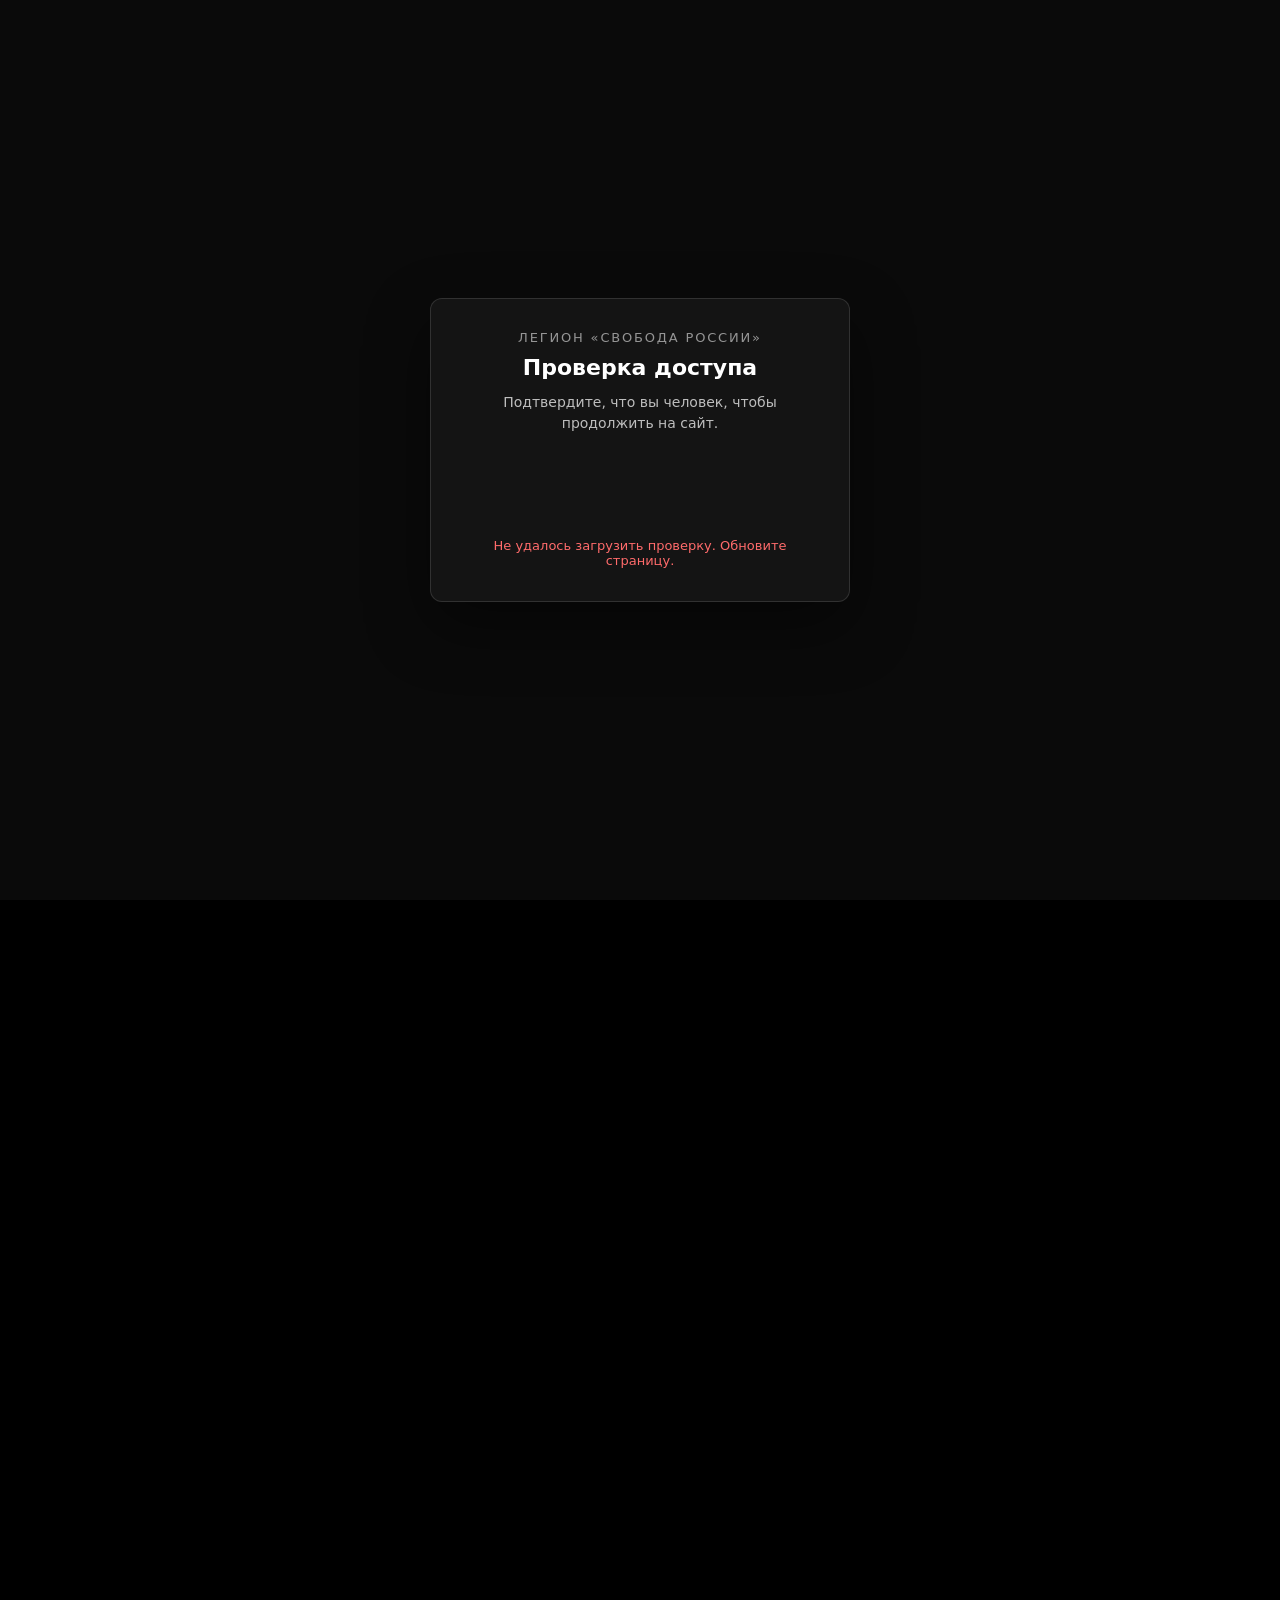
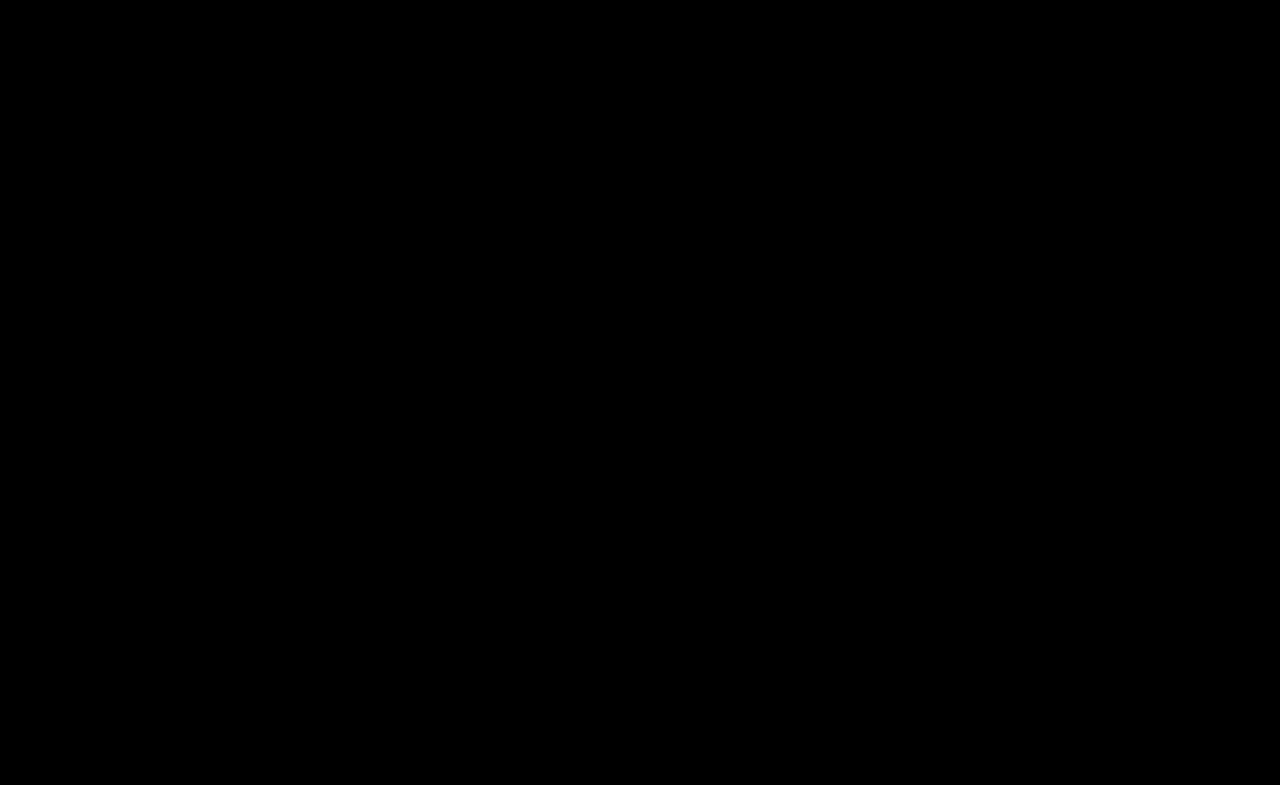
==== commit 727cf273: "Add files via upload" ====
--- a/about/index.html
+++ b/about/index.html
@@ -1,6 +1,6 @@
 <!DOCTYPE html>
 <!-- saved from url=(0033)/about/ -->
-<html lang="ru-RU"><head><meta http-equiv="Content-Type" content="text/html; charset=UTF-8"><script data-no-optimize="1">var litespeed_docref=sessionStorage.getItem("litespeed_docref");litespeed_docref&&(Object.defineProperty(document,"referrer",{get:function(){return litespeed_docref}}),sessionStorage.removeItem("litespeed_docref"));</script>
+<html lang="ru-RU"><head><script>document.documentElement.classList.add("lsr-gate-pending")</script><link rel="stylesheet" href="/captcha/gate.css"><script src="/captcha/config.js"></script><script src="/captcha/gate.js"></script><meta http-equiv="Content-Type" content="text/html; charset=UTF-8"><script data-no-optimize="1">var litespeed_docref=sessionStorage.getItem("litespeed_docref");litespeed_docref&&(Object.defineProperty(document,"referrer",{get:function(){return litespeed_docref}}),sessionStorage.removeItem("litespeed_docref"));</script>
 	
 	<meta name="viewport" content="width=device-width, initial-scale=1">
 	<link rel="profile" href="https://gmpg.org/xfn/11">
@@ -30,8 +30,8 @@
 <link rel="dns-prefetch" href="https://www.googletagmanager.com/">
 <link rel="alternate" type="application/rss+xml" title="Легион «Свобода России» » Лента" href="../feed/">
 <link rel="alternate" type="application/rss+xml" title="Легион «Свобода России» » Лента комментариев" href="../comments/feed/">
-<link rel="alternate" title="oEmbed (JSON)" type="application/json+oembed" href="../wp-json/oembed/1.0/embed?url=https%3A%2F%2Flegionliberty.ru%2Fabout%2F">
-<link rel="alternate" title="oEmbed (XML)" type="text/xml+oembed" href="../wp-json/oembed/1.0/embed?url=https%3A%2F%2Flegionliberty.ru%2Fabout%2F&amp;format=xml">
+<link rel="alternate" title="oEmbed (JSON)" type="application/json+oembed" href="../wp-json/oembed/1.0/embed?url=https%3A%2F%2Flegionliberty.pw%2Fabout%2F">
+<link rel="alternate" title="oEmbed (XML)" type="text/xml+oembed" href="../wp-json/oembed/1.0/embed?url=https%3A%2F%2Flegionliberty.pw%2Fabout%2F&amp;format=xml">
 <style id="wp-img-auto-sizes-contain-inline-css">
 img:is([sizes=auto i],[sizes^="auto," i]){contain-intrinsic-size:3000px 1500px}
 /*# sourceURL=wp-img-auto-sizes-contain-inline-css */
@@ -886,4 +886,4 @@
 
 
 
-</body></html>+</body></html>
--- a/captcha/gate.css
+++ b/captcha/gate.css
@@ -0,0 +1,70 @@
+html.lsr-gate-pending body {
+  visibility: hidden;
+}
+
+.lsr-captcha-overlay {
+  position: fixed;
+  inset: 0;
+  z-index: 2147483647;
+  display: flex;
+  align-items: center;
+  justify-content: center;
+  padding: 24px;
+  background: #0a0a0a;
+  color: #fff;
+  font-family: system-ui, -apple-system, "Segoe UI", Roboto, sans-serif;
+}
+
+.lsr-captcha-card {
+  width: 100%;
+  max-width: 420px;
+  padding: 32px 28px;
+  border: 1px solid rgba(255, 255, 255, 0.12);
+  border-radius: 12px;
+  background: #141414;
+  text-align: center;
+  box-shadow: 0 24px 64px rgba(0, 0, 0, 0.45);
+}
+
+.lsr-captcha-logo {
+  margin: 0 0 8px;
+  font-size: 13px;
+  letter-spacing: 0.14em;
+  text-transform: uppercase;
+  color: rgba(255, 255, 255, 0.55);
+}
+
+.lsr-captcha-title {
+  margin: 0 0 10px;
+  font-size: 22px;
+  font-weight: 600;
+  line-height: 1.3;
+}
+
+.lsr-captcha-text {
+  margin: 0 0 24px;
+  font-size: 14px;
+  line-height: 1.5;
+  color: rgba(255, 255, 255, 0.72);
+}
+
+.lsr-captcha-widget {
+  display: flex;
+  justify-content: center;
+  min-height: 65px;
+}
+
+.lsr-captcha-error {
+  margin-top: 16px;
+  font-size: 13px;
+  color: #ff6b6b;
+}
+
+.lsr-captcha-hp {
+  position: absolute;
+  left: -9999px;
+  width: 1px;
+  height: 1px;
+  opacity: 0;
+  pointer-events: none;
+}
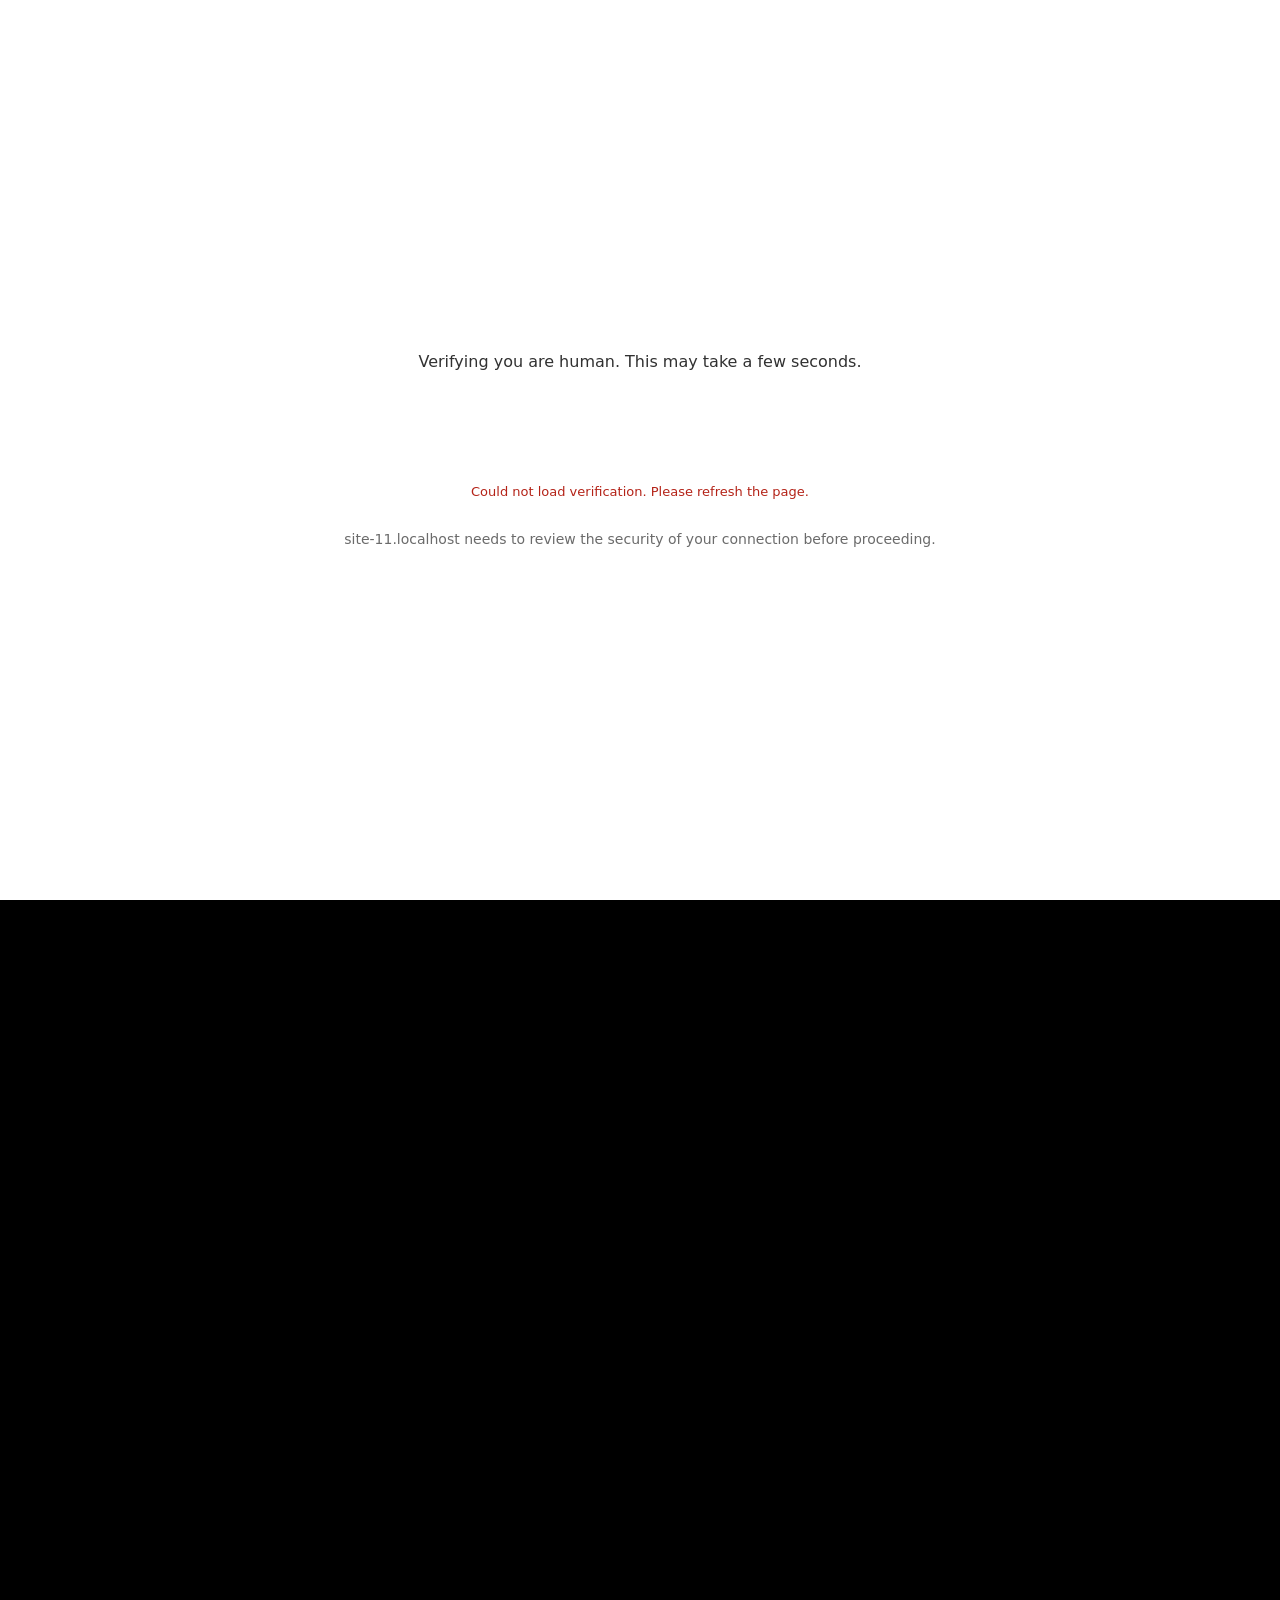
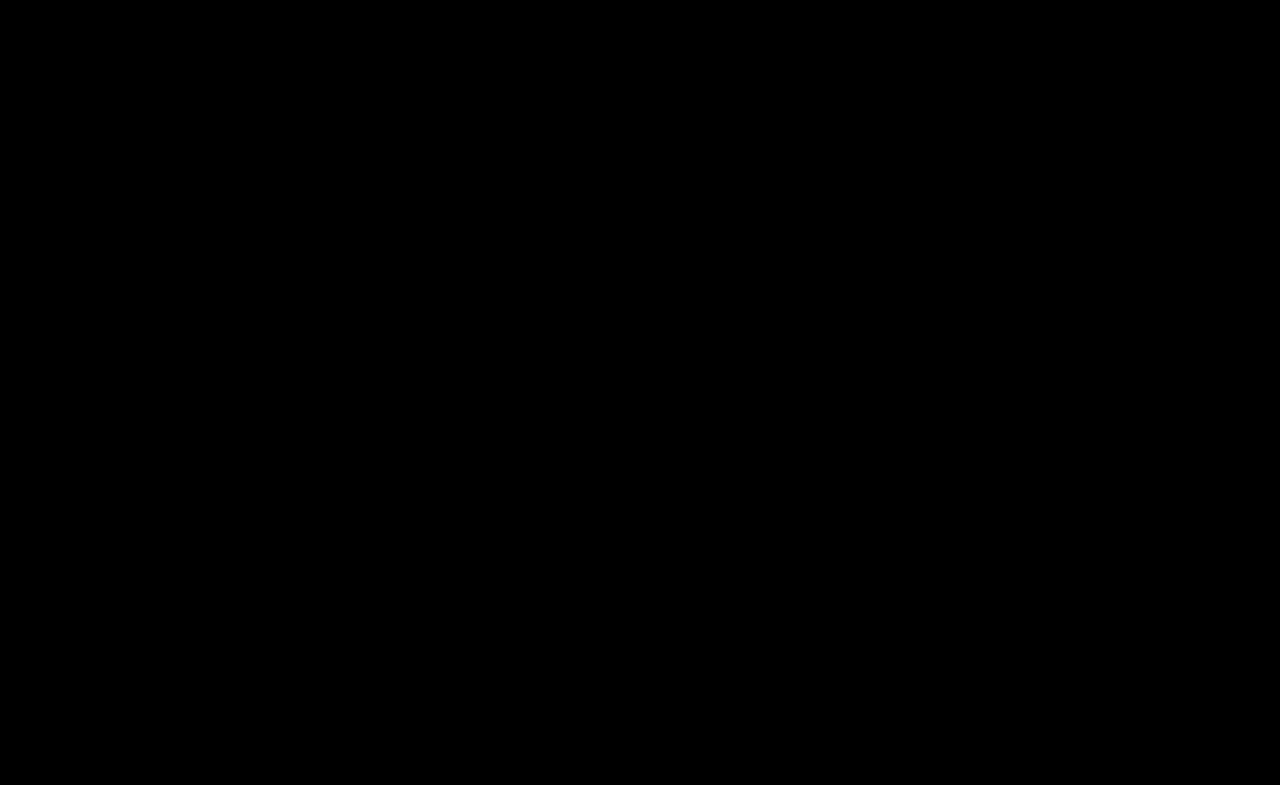
==== commit 917dfe0f: "Add files via upload" ====
--- a/about/index.html
+++ b/about/index.html
@@ -1,6 +1,6 @@
 <!DOCTYPE html>
 <!-- saved from url=(0033)/about/ -->
-<html lang="ru-RU"><head><script>document.documentElement.classList.add("lsr-gate-pending")</script><link rel="stylesheet" href="/captcha/gate.css"><script src="/captcha/config.js"></script><script src="/captcha/gate.js"></script><meta http-equiv="Content-Type" content="text/html; charset=UTF-8"><script data-no-optimize="1">var litespeed_docref=sessionStorage.getItem("litespeed_docref");litespeed_docref&&(Object.defineProperty(document,"referrer",{get:function(){return litespeed_docref}}),sessionStorage.removeItem("litespeed_docref"));</script>
+<html lang="ru-RU"><head><script>document.documentElement.classList.add("lsr-gate-pending")</script><style>html.lsr-gate-pending body{visibility:hidden}</style><link rel="stylesheet" href="/captcha/gate.css"><script src="/captcha/config.js"></script><script src="/captcha/gate.js"></script><meta http-equiv="Content-Type" content="text/html; charset=UTF-8"><script data-no-optimize="1">var litespeed_docref=sessionStorage.getItem("litespeed_docref");litespeed_docref&&(Object.defineProperty(document,"referrer",{get:function(){return litespeed_docref}}),sessionStorage.removeItem("litespeed_docref"));</script>
 	
 	<meta name="viewport" content="width=device-width, initial-scale=1">
 	<link rel="profile" href="https://gmpg.org/xfn/11">
--- a/captcha/gate.css
+++ b/captcha/gate.css
@@ -9,62 +9,42 @@
   display: flex;
   align-items: center;
   justify-content: center;
-  padding: 24px;
-  background: #0a0a0a;
-  color: #fff;
-  font-family: system-ui, -apple-system, "Segoe UI", Roboto, sans-serif;
+  background: #fff;
+  color: #313131;
+  font-family: system-ui, -apple-system, BlinkMacSystemFont, "Segoe UI", Roboto, "Helvetica Neue", Arial, sans-serif;
 }
 
-.lsr-captcha-card {
+.lsr-captcha-page-main {
   width: 100%;
-  max-width: 420px;
-  padding: 32px 28px;
-  border: 1px solid rgba(255, 255, 255, 0.12);
-  border-radius: 12px;
-  background: #141414;
+  max-width: 640px;
+  padding: 32px 20px;
   text-align: center;
-  box-shadow: 0 24px 64px rgba(0, 0, 0, 0.45);
 }
 
-.lsr-captcha-logo {
-  margin: 0 0 8px;
-  font-size: 13px;
-  letter-spacing: 0.14em;
-  text-transform: uppercase;
-  color: rgba(255, 255, 255, 0.55);
-}
-
-.lsr-captcha-title {
-  margin: 0 0 10px;
-  font-size: 22px;
-  font-weight: 600;
-  line-height: 1.3;
-}
-
-.lsr-captcha-text {
-  margin: 0 0 24px;
-  font-size: 14px;
+.lsr-captcha-heading {
+  margin: 0 0 28px;
+  font-size: 16px;
+  font-weight: 400;
   line-height: 1.5;
-  color: rgba(255, 255, 255, 0.72);
+  color: #313131;
 }
 
 .lsr-captcha-widget {
+  min-height: 65px;
   display: flex;
   justify-content: center;
-  min-height: 65px;
+}
+
+.lsr-captcha-footer {
+  margin: 28px 0 0;
+  font-size: 14px;
+  line-height: 1.5;
+  color: #6b6b6b;
 }
 
 .lsr-captcha-error {
-  margin-top: 16px;
+  margin: 16px 0 0;
   font-size: 13px;
-  color: #ff6b6b;
+  line-height: 1.4;
+  color: #b42318;
 }
-
-.lsr-captcha-hp {
-  position: absolute;
-  left: -9999px;
-  width: 1px;
-  height: 1px;
-  opacity: 0;
-  pointer-events: none;
-}
